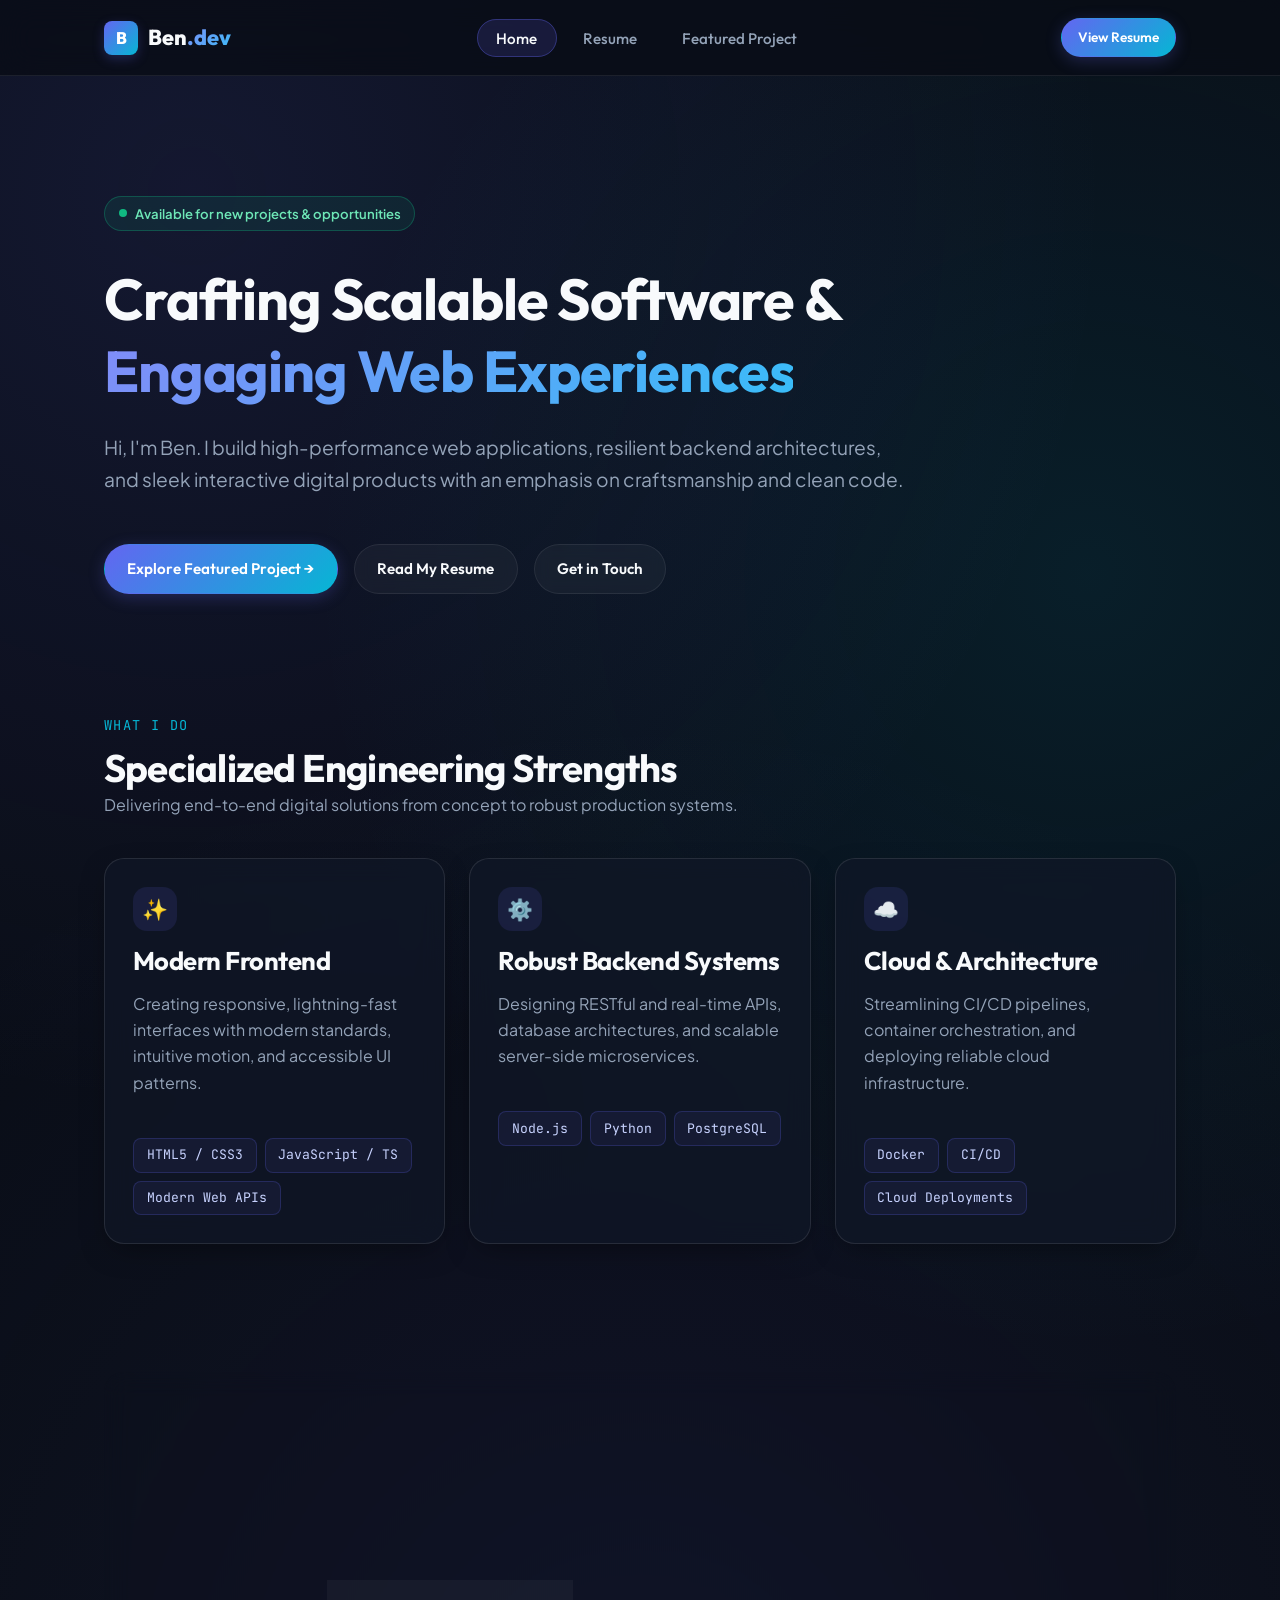
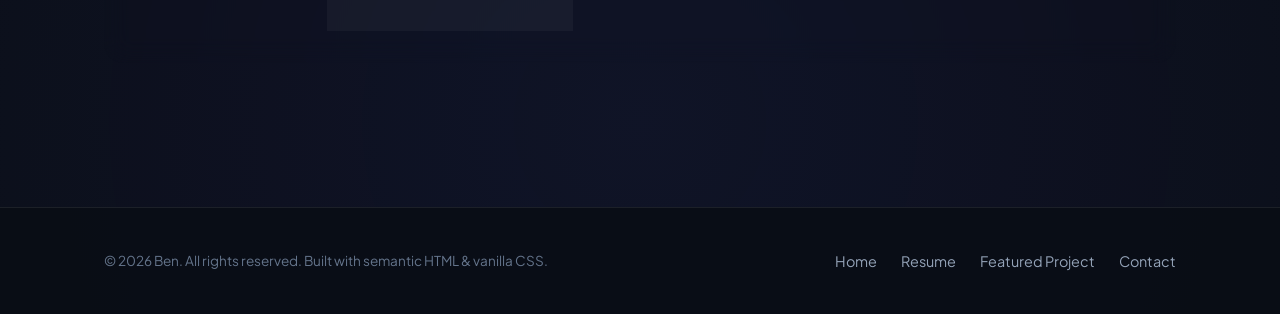
==== index.html @ 88eaba4d "Add personalized resume, hybrid layout, and HHS case study" ====
<!DOCTYPE html>
<html lang="en">
<head>
  <meta charset="UTF-8">
  <meta name="viewport" content="width=device-width, initial-scale=1.0">
  <meta name="description" content="Ben's Personal Portfolio - Software Engineer specializing in high-performance web applications, cloud architecture, and modern digital experiences.">
  <title>Ben | Software Engineer & Creative Developer</title>
  <link rel="stylesheet" href="styles.css">
</head>
<body>

  <!-- Navigation Header -->
  <header class="site-header" id="main-header">
    <div class="container">
      <a href="index.html" class="logo" id="brand-logo" aria-label="Ben Homepage">
        <span class="logo-badge">B</span>
        <span>Ben<span class="text-gradient">.dev</span></span>
      </a>

      <nav aria-label="Main Navigation">
        <ul class="nav-links">
          <li><a href="index.html" class="nav-link active" id="nav-home">Home</a></li>
          <li><a href="resume.html" class="nav-link" id="nav-resume">Resume</a></li>
          <li><a href="project.html" class="nav-link" id="nav-project">Featured Project</a></li>
        </ul>
      </nav>

      <div class="nav-actions">
        <a href="resume.html" class="btn btn-primary btn-sm" id="btn-header-resume">View Resume</a>
      </div>
    </div>
  </header>

  <!-- Main Content -->
  <main id="main-content">
    <div class="container">

      <!-- Hero Section -->
      <section class="hero-section" id="hero">
        <div class="hero-content">
          <div class="badge badge-status" id="availability-badge">
            <span class="pulse-dot"></span>
            <span>Available for new projects & opportunities</span>
          </div>

          <h1 class="hero-title">
            Crafting Scalable Software & <br>
            <span class="text-gradient">Engaging Web Experiences</span>
          </h1>

          <p class="hero-description">
            Hi, I'm Ben. I build high-performance web applications, resilient backend architectures,
            and sleek interactive digital products with an emphasis on craftsmanship and clean code.
          </p>

          <div class="hero-actions">
            <a href="project.html" class="btn btn-primary" id="btn-hero-projects">
              Explore Featured Project &rarr;
            </a>
            <a href="resume.html" class="btn btn-secondary" id="btn-hero-resume">
              Read My Resume
            </a>
            <a href="mailto:ben@example.com" class="btn btn-secondary" id="btn-hero-contact">
              Get in Touch
            </a>
          </div>
        </div>
      </section>

      <!-- Highlights / Focus Areas -->
      <section class="section" id="focus-areas">
        <div class="section-header">
          <div class="section-subtitle">What I Do</div>
          <h2>Specialized Engineering Strengths</h2>
          <p>Delivering end-to-end digital solutions from concept to robust production systems.</p>
        </div>

        <div class="highlights-grid">
          <div class="card highlight-card" id="card-frontend">
            <div class="highlight-icon">&#x2728;</div>
            <h3>Modern Frontend</h3>
            <p>Creating responsive, lightning-fast interfaces with modern standards, intuitive motion, and accessible UI patterns.</p>
            <div class="skill-chips-wrapper">
              <span class="skill-tag">HTML5 / CSS3</span>
              <span class="skill-tag">JavaScript / TS</span>
              <span class="skill-tag">Modern Web APIs</span>
            </div>
          </div>

          <div class="card highlight-card" id="card-backend">
            <div class="highlight-icon">&#x2699;&#xFE0F;</div>
            <h3>Robust Backend Systems</h3>
            <p>Designing RESTful and real-time APIs, database architectures, and scalable server-side microservices.</p>
            <div class="skill-chips-wrapper">
              <span class="skill-tag">Node.js</span>
              <span class="skill-tag">Python</span>
              <span class="skill-tag">PostgreSQL</span>
            </div>
          </div>

          <div class="card highlight-card" id="card-cloud">
            <div class="highlight-icon">&#x2601;&#xFE0F;</div>
            <h3>Cloud & Architecture</h3>
            <p>Streamlining CI/CD pipelines, container orchestration, and deploying reliable cloud infrastructure.</p>
            <div class="skill-chips-wrapper">
              <span class="skill-tag">Docker</span>
              <span class="skill-tag">CI/CD</span>
              <span class="skill-tag">Cloud Deployments</span>
            </div>
          </div>
        </div>
      </section>

      <!-- Featured Project Preview Banner -->
      <section class="section" id="featured-project-preview">
        <div class="card" style="border: 1px solid var(--border-hover); background: linear-gradient(135deg, rgba(17, 24, 39, 0.9), rgba(15, 22, 38, 0.9));">
          <div class="section-subtitle">Spotlight Showcase</div>
          <h2 style="margin: 0.5rem 0 1rem;">VibeStream &mdash; Real-Time Collaborative Workspace</h2>
          <p style="max-width: 720px;">
            An interactive high-throughput workspace engine engineered for instant collaboration, real-time synchronization, and sub-50ms latency.
          </p>
          <div style="margin-top: 1.75rem; display: flex; gap: 1rem; flex-wrap: wrap;">
            <a href="project.html" class="btn btn-primary" id="btn-banner-case-study">View Case Study &rarr;</a>
            <a href="resume.html" class="btn btn-secondary" id="btn-banner-resume">Check Technical Background</a>
          </div>
        </div>
      </section>

    </div>
  </main>

  <!-- Site Footer -->
  <footer class="site-footer" id="main-footer">
    <div class="container footer-content">
      <div class="footer-copyright">
        &copy; 2026 Ben. All rights reserved. Built with semantic HTML &amp; vanilla CSS.
      </div>
      <ul class="footer-links">
        <li><a href="index.html">Home</a></li>
        <li><a href="resume.html">Resume</a></li>
        <li><a href="project.html">Featured Project</a></li>
        <li><a href="mailto:ben@example.com">Contact</a></li>
      </ul>
    </div>
  </footer>

</body>
</html>
---- styles.css ----
/* ==========================================================================
   PERSONAL WEBSITE - MODERN DESIGN SYSTEM
   Styles for: index.html, resume.html, project.html
   ========================================================================== */

@import url('https://fonts.googleapis.com/css2?family=Outfit:wght@400;500;600;700;800&family=Plus+Jakarta+Sans:wght@300;400;500;600;700&family=JetBrains+Mono:wght@400;500&display=swap');

/* --- CSS Variables & Design Tokens --- */
:root {
  --font-heading: 'Outfit', -apple-system, BlinkMacSystemFont, 'Segoe UI', sans-serif;
  --font-body: 'Plus Jakarta Sans', -apple-system, BlinkMacSystemFont, 'Segoe UI', sans-serif;
  --font-mono: 'JetBrains Mono', monospace;

  /* Color Palette - Sleek Modern Dark Tech */
  --bg-primary: #090d16;
  --bg-secondary: #0f1626;
  --bg-card: rgba(17, 24, 39, 0.7);
  --bg-card-hover: rgba(28, 38, 60, 0.85);
  --bg-glass: rgba(9, 13, 22, 0.82);

  /* Accents */
  --accent-primary: #6366f1;
  /* Indigo */
  --accent-secondary: #06b6d4;
  /* Cyan */
  --accent-gradient: linear-gradient(135deg, #6366f1 0%, #06b6d4 100%);
  --accent-glow: rgba(99, 102, 241, 0.25);
  --accent-glow-subtle: rgba(6, 182, 212, 0.15);

  /* Typography Colors */
  --text-primary: #f8fafc;
  --text-secondary: #94a3b8;
  --text-muted: #64748b;
  --text-gradient: linear-gradient(135deg, #ffffff 30%, #94a3b8 100%);
  --text-accent-gradient: linear-gradient(135deg, #818cf8 0%, #38bdf8 100%);

  /* Borders & Dividers */
  --border-subtle: rgba(255, 255, 255, 0.08);
  --border-card: rgba(255, 255, 255, 0.1);
  --border-hover: rgba(99, 102, 241, 0.45);

  /* Status Colors */
  --status-active: #10b981;
  --status-active-glow: rgba(16, 185, 129, 0.35);

  /* Spacing & Layout */
  --container-max-width: 1120px;
  --header-height: 76px;
  --radius-sm: 8px;
  --radius-md: 14px;
  --radius-lg: 20px;
  --radius-pill: 9999px;

  /* Shadows */
  --shadow-sm: 0 2px 8px rgba(0, 0, 0, 0.25);
  --shadow-card: 0 10px 30px -10px rgba(0, 0, 0, 0.5);
  --shadow-card-hover: 0 20px 40px -15px rgba(99, 102, 241, 0.22);

  /* Transitions */
  --transition-fast: 0.2s cubic-bezier(0.4, 0, 0.2, 1);
  --transition-base: 0.3s cubic-bezier(0.4, 0, 0.2, 1);
  --transition-slow: 0.5s cubic-bezier(0.4, 0, 0.2, 1);
}

/* --- Global Reset & Base Styles --- */
*,
*::before,
*::after {
  margin: 0;
  padding: 0;
  box-sizing: border-box;
}

html {
  font-family: var(--font-body);
  font-size: 16px;
  line-height: 1.65;
  color: var(--text-primary);
  background-color: var(--bg-primary);
  scroll-behavior: smooth;
  -webkit-font-smoothing: antialiased;
  -moz-osx-font-smoothing: grayscale;
}

body {
  min-height: 100vh;
  display: flex;
  flex-direction: column;
  position: relative;
  overflow-x: hidden;
  background:
    radial-gradient(circle at 15% 10%, rgba(99, 102, 241, 0.12) 0%, transparent 45%),
    radial-gradient(circle at 85% 30%, rgba(6, 182, 212, 0.1) 0%, transparent 45%),
    radial-gradient(circle at 50% 90%, rgba(99, 102, 241, 0.08) 0%, transparent 55%),
    var(--bg-primary);
}

/* --- Typography --- */
h1,
h2,
h3,
h4,
h5,
h6 {
  font-family: var(--font-heading);
  font-weight: 700;
  color: var(--text-primary);
  line-height: 1.25;
  letter-spacing: -0.02em;
}

h1 {
  font-size: clamp(2.4rem, 4.5vw, 3.6rem);
}

h2 {
  font-size: clamp(1.8rem, 3vw, 2.4rem);
}

h3 {
  font-size: clamp(1.3rem, 2vw, 1.6rem);
}

h4 {
  font-size: 1.15rem;
}

p {
  color: var(--text-secondary);
  margin-bottom: 1rem;
}

p:last-child {
  margin-bottom: 0;
}

a {
  color: inherit;
  text-decoration: none;
  transition: color var(--transition-fast);
}

/* --- Container & Utilities --- */
.container {
  width: 100%;
  max-width: var(--container-max-width);
  margin: 0 auto;
  padding: 0 1.5rem;
}

.text-gradient {
  background: var(--text-accent-gradient);
  -webkit-background-clip: text;
  -webkit-text-fill-color: transparent;
  display: inline-block;
}

.text-muted {
  color: var(--text-muted);
}

.text-center {
  text-align: center;
}

/* --- Header & Navigation --- */
.site-header {
  position: sticky;
  top: 0;
  z-index: 100;
  height: var(--header-height);
  background: var(--bg-glass);
  backdrop-filter: blur(16px);
  -webkit-backdrop-filter: blur(16px);
  border-bottom: 1px solid var(--border-subtle);
  transition: border-color var(--transition-fast);
}

.site-header .container {
  height: 100%;
  display: flex;
  align-items: center;
  justify-content: space-between;
}

.logo {
  display: flex;
  align-items: center;
  gap: 0.65rem;
  font-family: var(--font-heading);
  font-size: 1.35rem;
  font-weight: 800;
  color: var(--text-primary);
}

.logo-badge {
  display: inline-flex;
  align-items: center;
  justify-content: center;
  width: 34px;
  height: 34px;
  border-radius: var(--radius-sm);
  background: var(--accent-gradient);
  color: #fff;
  font-weight: 800;
  font-size: 1.05rem;
  box-shadow: 0 4px 12px var(--accent-glow);
}

.nav-links {
  display: flex;
  align-items: center;
  list-style: none;
  gap: 0.5rem;
}

.nav-link {
  padding: 0.55rem 1.15rem;
  font-family: var(--font-heading);
  font-size: 0.95rem;
  font-weight: 500;
  color: var(--text-secondary);
  border-radius: var(--radius-pill);
  transition: all var(--transition-fast);
  position: relative;
}

.nav-link:hover {
  color: var(--text-primary);
  background: rgba(255, 255, 255, 0.05);
}

.nav-link.active {
  color: var(--text-primary);
  background: rgba(99, 102, 241, 0.16);
  border: 1px solid rgba(99, 102, 241, 0.35);
}

.nav-actions {
  display: flex;
  align-items: center;
  gap: 0.75rem;
}

/* --- Buttons --- */
.btn {
  display: inline-flex;
  align-items: center;
  justify-content: center;
  gap: 0.55rem;
  padding: 0.7rem 1.4rem;
  font-family: var(--font-heading);
  font-size: 0.95rem;
  font-weight: 600;
  border-radius: var(--radius-pill);
  cursor: pointer;
  transition: all var(--transition-base);
  border: 1px solid transparent;
  white-space: nowrap;
}

.btn-primary {
  background: var(--accent-gradient);
  color: #ffffff;
  box-shadow: 0 4px 16px var(--accent-glow);
}

.btn-primary:hover {
  transform: translateY(-2px);
  box-shadow: 0 8px 24px rgba(99, 102, 241, 0.45);
}

.btn-secondary {
  background: rgba(255, 255, 255, 0.04);
  color: var(--text-primary);
  border: 1px solid var(--border-subtle);
  backdrop-filter: blur(8px);
}

.btn-secondary:hover {
  background: rgba(255, 255, 255, 0.09);
  border-color: rgba(255, 255, 255, 0.2);
  transform: translateY(-2px);
}

.btn-sm {
  padding: 0.45rem 1rem;
  font-size: 0.85rem;
}

/* --- Badges & Chips --- */
.badge {
  display: inline-flex;
  align-items: center;
  gap: 0.5rem;
  padding: 0.35rem 0.85rem;
  border-radius: var(--radius-pill);
  font-size: 0.82rem;
  font-weight: 600;
  border: 1px solid var(--border-subtle);
  background: rgba(255, 255, 255, 0.03);
  color: var(--text-secondary);
}

.badge-status {
  background: rgba(16, 185, 129, 0.1);
  border-color: rgba(16, 185, 129, 0.3);
  color: #6ee7b7;
}

.pulse-dot {
  width: 8px;
  height: 8px;
  border-radius: 50%;
  background-color: var(--status-active);
  box-shadow: 0 0 0 0 var(--status-active-glow);
  animation: pulse-ring 2s infinite cubic-bezier(0.45, 0, 0.2, 1);
}

@keyframes pulse-ring {
  0% {
    box-shadow: 0 0 0 0 rgba(16, 185, 129, 0.7);
  }

  70% {
    box-shadow: 0 0 0 8px rgba(16, 185, 129, 0);
  }

  100% {
    box-shadow: 0 0 0 0 rgba(16, 185, 129, 0);
  }
}

.skill-tag {
  display: inline-block;
  padding: 0.35rem 0.8rem;
  font-size: 0.82rem;
  font-family: var(--font-mono);
  border-radius: var(--radius-sm);
  background: rgba(99, 102, 241, 0.08);
  border: 1px solid rgba(99, 102, 241, 0.22);
  color: #c7d2fe;
  transition: all var(--transition-fast);
}

.skill-tag:hover {
  background: rgba(99, 102, 241, 0.18);
  border-color: rgba(99, 102, 241, 0.45);
  transform: translateY(-1px);
}

/* --- Cards & Grid --- */
.card {
  background: var(--bg-card);
  backdrop-filter: blur(12px);
  -webkit-backdrop-filter: blur(12px);
  border: 1px solid var(--border-card);
  border-radius: var(--radius-lg);
  padding: 2rem;
  box-shadow: var(--shadow-card);
  transition: all var(--transition-base);
  position: relative;
  overflow: hidden;
}

.card:hover {
  background: var(--bg-card-hover);
  border-color: var(--border-hover);
  box-shadow: var(--shadow-card-hover);
  transform: translateY(-4px);
}

.card-grid {
  display: grid;
  grid-template-columns: repeat(auto-fit, minmax(320px, 1fr));
  gap: 1.75rem;
  margin-top: 2rem;
}

/* --- Main Layout --- */
main {
  flex: 1;
  padding: 3rem 0 5rem;
}

/* --- Section Styling --- */
.section {
  padding: 4rem 0;
}

.section-header {
  margin-bottom: 2.5rem;
}

.section-subtitle {
  font-family: var(--font-mono);
  font-size: 0.85rem;
  color: var(--accent-secondary);
  text-transform: uppercase;
  letter-spacing: 0.1em;
  margin-bottom: 0.5rem;
}

/* --- Hero Section (index.html) --- */
.hero-section {
  padding: 4.5rem 0 3.5rem;
}

.hero-content {
  display: flex;
  flex-direction: column;
  align-items: flex-start;
  gap: 1.5rem;
  max-width: 800px;
}

.hero-title {
  margin-top: 0.5rem;
}

.hero-description {
  font-size: 1.2rem;
  line-height: 1.7;
  color: var(--text-secondary);
}

.hero-actions {
  display: flex;
  flex-wrap: wrap;
  gap: 1rem;
  margin-top: 0.5rem;
}

/* --- Highlights Grid --- */
.highlights-grid {
  display: grid;
  grid-template-columns: repeat(3, 1fr);
  gap: 1.5rem;
  margin-top: 2.5rem;
}

.highlight-card {
  padding: 1.75rem;
  display: flex;
  flex-direction: column;
  gap: 0.85rem;
}

.highlight-icon {
  width: 44px;
  height: 44px;
  border-radius: var(--radius-md);
  background: rgba(99, 102, 241, 0.12);
  display: flex;
  align-items: center;
  justify-content: center;
  color: var(--accent-primary);
  font-size: 1.3rem;
}

/* --- Resume Page (resume.html) --- */
.resume-header-card {
  margin-bottom: 2.5rem;
  padding: 2.5rem;
  display: flex;
  justify-content: space-between;
  align-items: center;
  flex-wrap: wrap;
  gap: 1.5rem;
}

.resume-contact-links {
  display: flex;
  flex-wrap: wrap;
  gap: 1.25rem;
  margin-top: 1rem;
  font-size: 0.95rem;
}

.resume-contact-item {
  display: inline-flex;
  align-items: center;
  gap: 0.5rem;
  color: var(--text-secondary);
}

.resume-contact-item a:hover {
  color: var(--accent-secondary);
}

.timeline {
  position: relative;
  padding-left: 2rem;
  margin-top: 1.5rem;
}

.timeline::before {
  content: '';
  position: absolute;
  left: 6px;
  top: 8px;
  bottom: 8px;
  width: 2px;
  background: var(--border-subtle);
}

.timeline-item {
  position: relative;
  margin-bottom: 2.5rem;
}

.timeline-item:last-child {
  margin-bottom: 0;
}

.timeline-dot {
  position: absolute;
  left: -2rem;
  top: 6px;
  width: 14px;
  height: 14px;
  border-radius: 50%;
  background: var(--accent-primary);
  border: 3px solid var(--bg-primary);
  box-shadow: 0 0 10px var(--accent-glow);
}

.timeline-header {
  display: flex;
  justify-content: space-between;
  align-items: baseline;
  flex-wrap: wrap;
  gap: 0.5rem;
  margin-bottom: 0.4rem;
}

.timeline-company {
  color: var(--accent-secondary);
  font-weight: 600;
}

.timeline-date {
  font-family: var(--font-mono);
  font-size: 0.85rem;
  color: var(--text-muted);
}

.timeline-bullets {
  list-style: none;
  margin-top: 0.75rem;
  display: flex;
  flex-direction: column;
  gap: 0.5rem;
}

.timeline-bullets li {
  position: relative;
  padding-left: 1.25rem;
  color: var(--text-secondary);
  font-size: 0.95rem;
}

.timeline-bullets li::before {
  content: '▹';
  position: absolute;
  left: 0;
  color: var(--accent-primary);
}

.skills-category-grid {
  display: grid;
  grid-template-columns: repeat(auto-fit, minmax(280px, 1fr));
  gap: 1.5rem;
  margin-top: 1.5rem;
}

.skill-chips-wrapper {
  display: flex;
  flex-wrap: wrap;
  gap: 0.5rem;
  margin-top: 0.75rem;
}

/* --- Project Detail Page (project.html) --- */
.project-hero {
  margin-bottom: 3rem;
}

.project-meta-strip {
  display: grid;
  grid-template-columns: repeat(auto-fit, minmax(180px, 1fr));
  gap: 1.5rem;
  padding: 1.5rem 2rem;
  background: var(--bg-card);
  border: 1px solid var(--border-card);
  border-radius: var(--radius-lg);
  margin: 2.5rem 0;
}

.project-meta-item .meta-label {
  font-family: var(--font-mono);
  font-size: 0.8rem;
  text-transform: uppercase;
  color: var(--text-muted);
  margin-bottom: 0.25rem;
}

.project-meta-item .meta-value {
  font-weight: 600;
  color: var(--text-primary);
}

.project-layout-grid {
  display: grid;
  grid-template-columns: 2fr 1fr;
  gap: 2.5rem;
  align-items: start;
}

.project-showcase-visual {
  width: 100%;
  border-radius: var(--radius-lg);
  border: 1px solid var(--border-card);
  background: linear-gradient(135deg, rgba(99, 102, 241, 0.1), rgba(6, 182, 212, 0.05));
  padding: 2.5rem;
  position: relative;
  overflow: hidden;
  margin-bottom: 2.5rem;
}

.metrics-grid {
  display: grid;
  grid-template-columns: repeat(3, 1fr);
  gap: 1.5rem;
  margin: 2rem 0;
}

.metric-card {
  background: rgba(255, 255, 255, 0.02);
  border: 1px solid var(--border-subtle);
  border-radius: var(--radius-md);
  padding: 1.25rem;
  text-align: center;
}

.metric-number {
  font-family: var(--font-heading);
  font-size: 2.2rem;
  font-weight: 800;
  background: var(--text-accent-gradient);
  -webkit-background-clip: text;
  -webkit-text-fill-color: transparent;
  line-height: 1.1;
}

.metric-label {
  font-size: 0.85rem;
  color: var(--text-secondary);
  margin-top: 0.35rem;
}

/* --- Footer --- */
.site-footer {
  margin-top: auto;
  border-top: 1px solid var(--border-subtle);
  background: rgba(9, 13, 22, 0.95);
  padding: 2.5rem 0;
}

.footer-content {
  display: flex;
  justify-content: space-between;
  align-items: center;
  flex-wrap: wrap;
  gap: 1.5rem;
}

.footer-links {
  display: flex;
  gap: 1.5rem;
  list-style: none;
}

.footer-links a {
  color: var(--text-secondary);
  font-size: 0.9rem;
}

.footer-links a:hover {
  color: var(--text-primary);
}

.footer-copyright {
  font-size: 0.85rem;
  color: var(--text-muted);
}

/* --- Responsive Media Queries --- */
@media (max-width: 900px) {
  .highlights-grid {
    grid-template-columns: 1fr;
  }

  .project-layout-grid {
    grid-template-columns: 1fr;
  }
}

@media (max-width: 768px) {
  :root {
    --header-height: 68px;
  }

  .site-header .container {
    flex-wrap: wrap;
    justify-content: space-between;
  }

  .nav-links {
    gap: 0.25rem;
  }

  .nav-link {
    padding: 0.4rem 0.75rem;
    font-size: 0.85rem;
  }

  .resume-header-card {
    flex-direction: column;
    align-items: flex-start;
  }

  .metrics-grid {
    grid-template-columns: 1fr;
  }

  .footer-content {
    flex-direction: column;
    text-align: center;
    gap: 1rem;
  }
}

/* --- Print Styles (for resume.html printing & PDF export) --- */
@media print {
  body {
    background: #ffffff !important;
    color: #000000 !important;
  }

  .site-header,
  .site-footer,
  .btn,
  .nav-actions,
  .no-print {
    display: none !important;
  }

  main {
    padding: 0 !important;
  }

  .card,
  .resume-header-card {
    background: transparent !important;
    border: none !important;
    box-shadow: none !important;
    padding: 0 !important;
  }

  h1,
  h2,
  h3,
  h4 {
    color: #000000 !important;
  }

  p,
  li,
  .timeline-company,
  .timeline-date,
  .resume-contact-item {
    color: #333333 !important;
  }

  .text-gradient {
    -webkit-text-fill-color: #000000 !important;
  }

  .timeline::before {
    background: #cccccc !important;
  }

  .timeline-dot {
    background: #444444 !important;
    border-color: #ffffff !important;
    box-shadow: none !important;
  }

  .skill-tag {
    background: #f0f0f0 !important;
    color: #111111 !important;
    border: 1px solid #dddddd !important;
  }
}
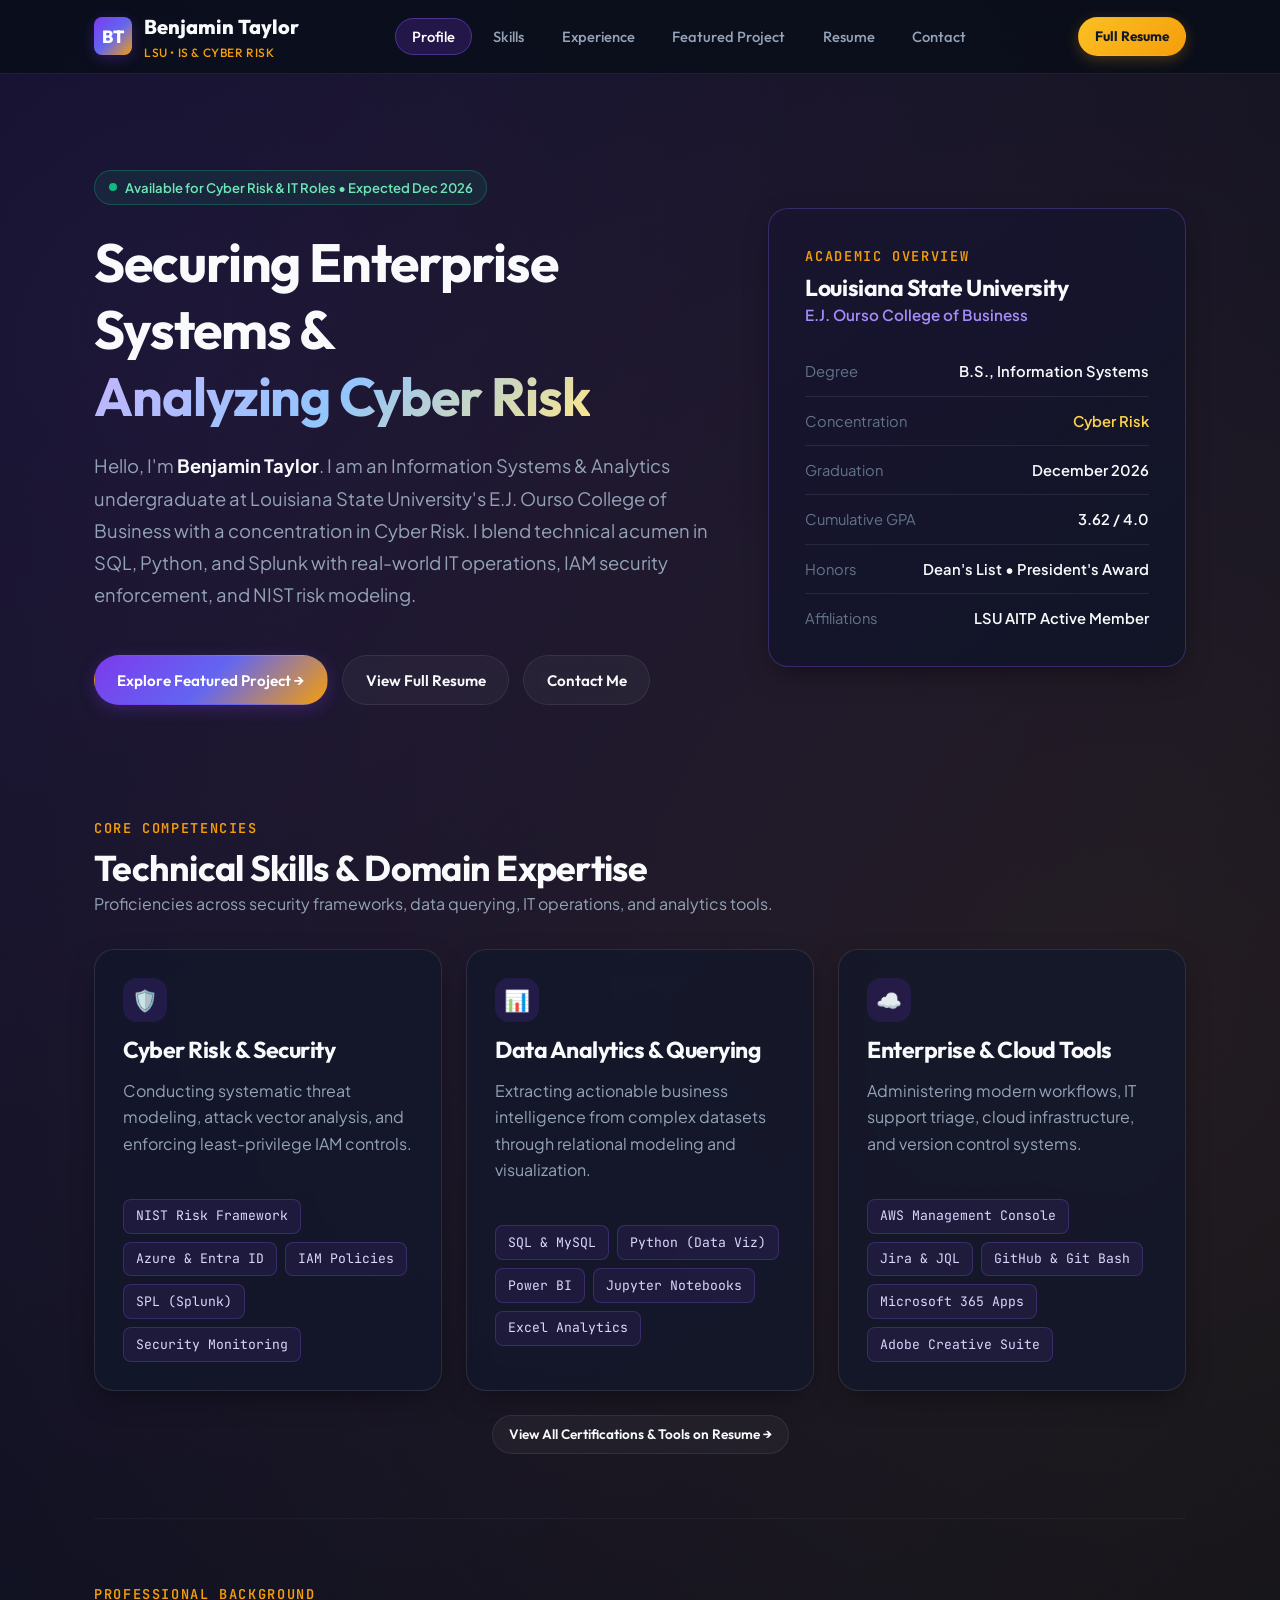
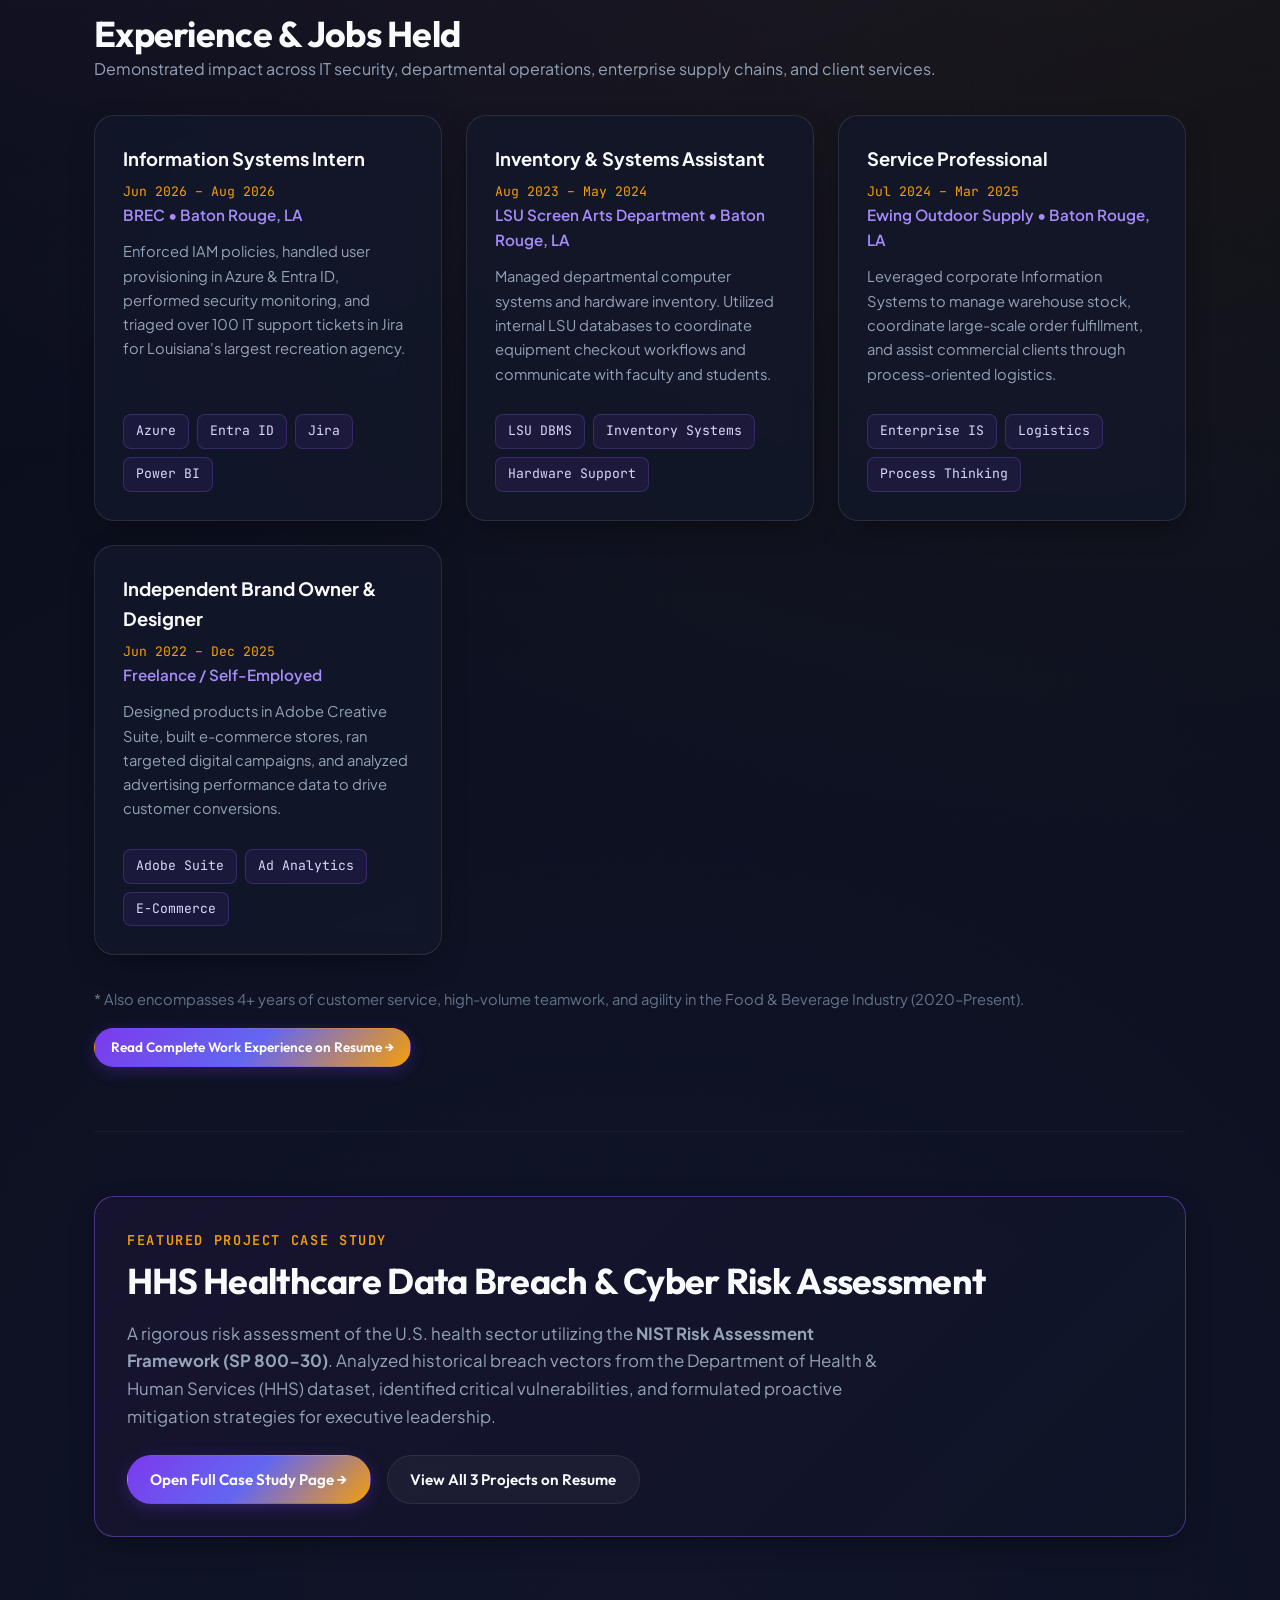
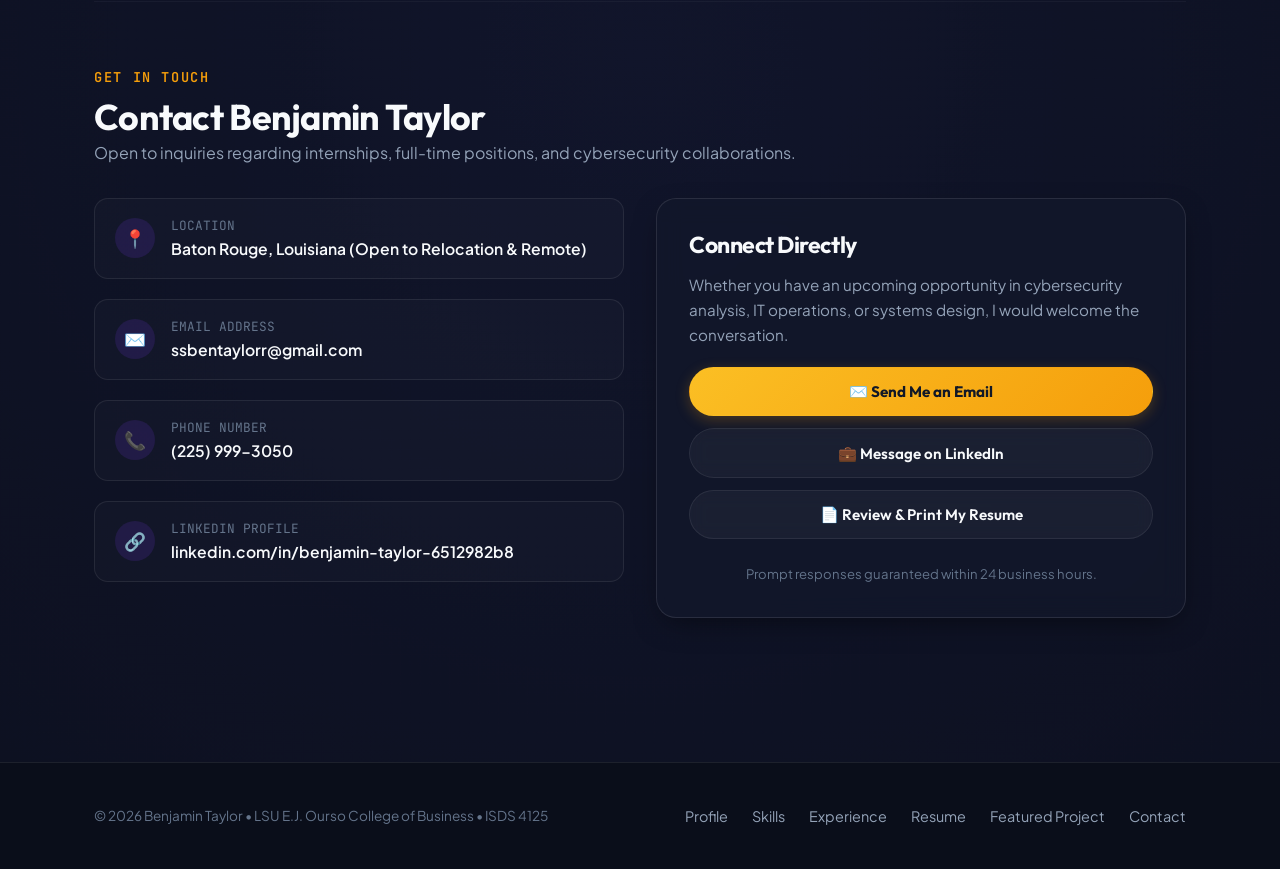
==== commit 74aafd9d: "Playstation colorways added." ====
--- a/index.html
+++ b/index.html
@@ -3,8 +3,8 @@
 <head>
   <meta charset="UTF-8">
   <meta name="viewport" content="width=device-width, initial-scale=1.0">
-  <meta name="description" content="Ben's Personal Portfolio - Software Engineer specializing in high-performance web applications, cloud architecture, and modern digital experiences.">
-  <title>Ben | Software Engineer & Creative Developer</title>
+  <meta name="description" content="Benjamin Taylor - Information Systems & Analytics student with a Cyber Risk Concentration at Louisiana State University. Experienced in IT security, IAM, Splunk, SQL, and NIST risk assessments.">
+  <title>Benjamin Taylor | IS &amp; Cyber Risk Portfolio</title>
   <link rel="stylesheet" href="styles.css">
 </head>
 <body>
@@ -12,21 +12,27 @@
   <!-- Navigation Header -->
   <header class="site-header" id="main-header">
     <div class="container">
-      <a href="index.html" class="logo" id="brand-logo" aria-label="Ben Homepage">
-        <span class="logo-badge">B</span>
-        <span>Ben<span class="text-gradient">.dev</span></span>
+      <a href="index.html" class="logo" id="brand-logo" aria-label="Benjamin Taylor Portfolio">
+        <span class="logo-badge">BT</span>
+        <div>
+          <span>Benjamin Taylor</span>
+          <span class="logo-sub">LSU &bull; IS &amp; Cyber Risk</span>
+        </div>
       </a>
 
       <nav aria-label="Main Navigation">
         <ul class="nav-links">
-          <li><a href="index.html" class="nav-link active" id="nav-home">Home</a></li>
+          <li><a href="#profile" class="nav-link active" id="nav-profile">Profile</a></li>
+          <li><a href="#skills" class="nav-link" id="nav-skills">Skills</a></li>
+          <li><a href="#experience" class="nav-link" id="nav-experience">Experience</a></li>
+          <li><a href="project.html" class="nav-link" id="nav-project">Featured Project</a></li>
           <li><a href="resume.html" class="nav-link" id="nav-resume">Resume</a></li>
-          <li><a href="project.html" class="nav-link" id="nav-project">Featured Project</a></li>
+          <li><a href="#contact" class="nav-link" id="nav-contact">Contact</a></li>
         </ul>
       </nav>
 
       <div class="nav-actions">
-        <a href="resume.html" class="btn btn-primary btn-sm" id="btn-header-resume">View Resume</a>
+        <a href="resume.html" class="btn btn-gold btn-sm" id="btn-header-resume">Full Resume</a>
       </div>
     </div>
   </header>
@@ -35,93 +41,319 @@
   <main id="main-content">
     <div class="container">
 
-      <!-- Hero Section -->
-      <section class="hero-section" id="hero">
-        <div class="hero-content">
-          <div class="badge badge-status" id="availability-badge">
-            <span class="pulse-dot"></span>
-            <span>Available for new projects & opportunities</span>
-          </div>
-
-          <h1 class="hero-title">
-            Crafting Scalable Software & <br>
-            <span class="text-gradient">Engaging Web Experiences</span>
-          </h1>
-
-          <p class="hero-description">
-            Hi, I'm Ben. I build high-performance web applications, resilient backend architectures,
-            and sleek interactive digital products with an emphasis on craftsmanship and clean code.
+      <!-- Profile / Hero Section (Single-Page Component 1) -->
+      <section class="hero-section" id="profile">
+        <div class="hero-layout">
+          <div class="hero-content">
+            <div class="badge badge-status" id="availability-badge">
+              <span class="pulse-dot"></span>
+              <span>Available for Cyber Risk &amp; IT Roles &bull; Expected Dec 2026</span>
+            </div>
+
+            <h1 class="hero-title">
+              Securing Enterprise Systems &amp; <br>
+              <span class="text-gradient">Analyzing Cyber Risk</span>
+            </h1>
+
+            <p class="hero-description">
+              Hello, I'm <strong style="color: var(--text-primary);">Benjamin Taylor</strong>. I am an Information Systems &amp; Analytics undergraduate 
+              at Louisiana State University's E.J. Ourso College of Business with a concentration in Cyber Risk. 
+              I blend technical acumen in SQL, Python, and Splunk with real-world IT operations, IAM security enforcement, and NIST risk modeling.
+            </p>
+
+            <div class="hero-actions">
+              <a href="project.html" class="btn btn-primary" id="btn-hero-project">
+                Explore Featured Project &rarr;
+              </a>
+              <a href="resume.html" class="btn btn-secondary" id="btn-hero-resume">
+                View Full Resume
+              </a>
+              <a href="#contact" class="btn btn-secondary" id="btn-hero-contact">
+                Contact Me
+              </a>
+            </div>
+          </div>
+
+          <!-- Profile Academic Card -->
+          <div class="card hero-profile-card" id="profile-summary-card">
+            <div class="section-subtitle">Academic Overview</div>
+            <h3 style="margin-top: 0.25rem;">Louisiana State University</h3>
+            <p style="color: var(--accent-purple-light); font-weight: 600; font-size: 0.95rem; margin-bottom: 1.25rem;">
+              E.J. Ourso College of Business
+            </p>
+
+            <div class="profile-stat-item">
+              <span class="profile-stat-label">Degree</span>
+              <span class="profile-stat-val">B.S., Information Systems</span>
+            </div>
+            <div class="profile-stat-item">
+              <span class="profile-stat-label">Concentration</span>
+              <span class="profile-stat-val" style="color: var(--accent-gold-light);">Cyber Risk</span>
+            </div>
+            <div class="profile-stat-item">
+              <span class="profile-stat-label">Graduation</span>
+              <span class="profile-stat-val">December 2026</span>
+            </div>
+            <div class="profile-stat-item">
+              <span class="profile-stat-label">Cumulative GPA</span>
+              <span class="profile-stat-val">3.62 / 4.0</span>
+            </div>
+            <div class="profile-stat-item">
+              <span class="profile-stat-label">Honors</span>
+              <span class="profile-stat-val">Dean's List &bull; President's Award</span>
+            </div>
+            <div class="profile-stat-item">
+              <span class="profile-stat-label">Affiliations</span>
+              <span class="profile-stat-val">LSU AITP Active Member</span>
+            </div>
+          </div>
+        </div>
+      </section>
+
+      <!-- Skills / Competencies Section (Single-Page Component 2) -->
+      <section class="section" id="skills">
+        <div class="section-header">
+          <div class="section-subtitle">Core Competencies</div>
+          <h2>Technical Skills &amp; Domain Expertise</h2>
+          <p>Proficiencies across security frameworks, data querying, IT operations, and analytics tools.</p>
+        </div>
+
+        <div class="highlights-grid">
+          <!-- Cybersecurity & Risk -->
+          <div class="card highlight-card" id="card-cyber-risk">
+            <div class="highlight-icon">&#x1F6E1;&#xFE0F;</div>
+            <h3>Cyber Risk &amp; Security</h3>
+            <p>Conducting systematic threat modeling, attack vector analysis, and enforcing least-privilege IAM controls.</p>
+            <div class="skill-chips-wrapper">
+              <span class="skill-tag">NIST Risk Framework</span>
+              <span class="skill-tag">Azure &amp; Entra ID</span>
+              <span class="skill-tag">IAM Policies</span>
+              <span class="skill-tag">SPL (Splunk)</span>
+              <span class="skill-tag">Security Monitoring</span>
+            </div>
+          </div>
+
+          <!-- Data Querying & Analytics -->
+          <div class="card highlight-card" id="card-data-analytics">
+            <div class="highlight-icon">&#x1F4CA;</div>
+            <h3>Data Analytics &amp; Querying</h3>
+            <p>Extracting actionable business intelligence from complex datasets through relational modeling and visualization.</p>
+            <div class="skill-chips-wrapper">
+              <span class="skill-tag">SQL &amp; MySQL</span>
+              <span class="skill-tag">Python (Data Viz)</span>
+              <span class="skill-tag">Power BI</span>
+              <span class="skill-tag">Jupyter Notebooks</span>
+              <span class="skill-tag">Excel Analytics</span>
+            </div>
+          </div>
+
+          <!-- Enterprise Systems & Cloud -->
+          <div class="card highlight-card" id="card-enterprise-cloud">
+            <div class="highlight-icon">&#x2601;&#xFE0F;</div>
+            <h3>Enterprise &amp; Cloud Tools</h3>
+            <p>Administering modern workflows, IT support triage, cloud infrastructure, and version control systems.</p>
+            <div class="skill-chips-wrapper">
+              <span class="skill-tag">AWS Management Console</span>
+              <span class="skill-tag">Jira &amp; JQL</span>
+              <span class="skill-tag">GitHub &amp; Git Bash</span>
+              <span class="skill-tag">Microsoft 365 Apps</span>
+              <span class="skill-tag">Adobe Creative Suite</span>
+            </div>
+          </div>
+        </div>
+
+        <div style="margin-top: 1.5rem; text-align: center;">
+          <a href="resume.html#skills" class="btn btn-secondary btn-sm">
+            View All Certifications &amp; Tools on Resume &rarr;
+          </a>
+        </div>
+      </section>
+
+      <!-- Experience / Jobs Held Section (Single-Page Component 3) -->
+      <section class="section" id="experience">
+        <div class="section-header">
+          <div class="section-subtitle">Professional Background</div>
+          <h2>Experience &amp; Jobs Held</h2>
+          <p>Demonstrated impact across IT security, departmental operations, enterprise supply chains, and client services.</p>
+        </div>
+
+        <div class="experience-preview-grid">
+          <!-- BREC -->
+          <div class="card job-preview-card" id="job-brec">
+            <div>
+              <div class="job-preview-header">
+                <span class="job-role">Information Systems Intern</span>
+                <span class="job-dates">Jun 2026 &ndash; Aug 2026</span>
+              </div>
+              <div class="job-company">BREC &bull; Baton Rouge, LA</div>
+              <p style="margin-top: 0.75rem; font-size: 0.92rem;">
+                Enforced IAM policies, handled user provisioning in Azure &amp; Entra ID, performed security monitoring, and triaged over 100 IT support tickets in Jira for Louisiana's largest recreation agency.
+              </p>
+            </div>
+            <div class="skill-chips-wrapper">
+              <span class="skill-tag">Azure</span>
+              <span class="skill-tag">Entra ID</span>
+              <span class="skill-tag">Jira</span>
+              <span class="skill-tag">Power BI</span>
+            </div>
+          </div>
+
+          <!-- LSU Screen Arts -->
+          <div class="card job-preview-card" id="job-lsu">
+            <div>
+              <div class="job-preview-header">
+                <span class="job-role">Inventory &amp; Systems Assistant</span>
+                <span class="job-dates">Aug 2023 &ndash; May 2024</span>
+              </div>
+              <div class="job-company">LSU Screen Arts Department &bull; Baton Rouge, LA</div>
+              <p style="margin-top: 0.75rem; font-size: 0.92rem;">
+                Managed departmental computer systems and hardware inventory. Utilized internal LSU databases to coordinate equipment checkout workflows and communicate with faculty and students.
+              </p>
+            </div>
+            <div class="skill-chips-wrapper">
+              <span class="skill-tag">LSU DBMS</span>
+              <span class="skill-tag">Inventory Systems</span>
+              <span class="skill-tag">Hardware Support</span>
+            </div>
+          </div>
+
+          <!-- Ewing Outdoor Supply -->
+          <div class="card job-preview-card" id="job-ewing">
+            <div>
+              <div class="job-preview-header">
+                <span class="job-role">Service Professional</span>
+                <span class="job-dates">Jul 2024 &ndash; Mar 2025</span>
+              </div>
+              <div class="job-company">Ewing Outdoor Supply &bull; Baton Rouge, LA</div>
+              <p style="margin-top: 0.75rem; font-size: 0.92rem;">
+                Leveraged corporate Information Systems to manage warehouse stock, coordinate large-scale order fulfillment, and assist commercial clients through process-oriented logistics.
+              </p>
+            </div>
+            <div class="skill-chips-wrapper">
+              <span class="skill-tag">Enterprise IS</span>
+              <span class="skill-tag">Logistics</span>
+              <span class="skill-tag">Process Thinking</span>
+            </div>
+          </div>
+
+          <!-- Freelance / Entrepreneurship -->
+          <div class="card job-preview-card" id="job-freelance">
+            <div>
+              <div class="job-preview-header">
+                <span class="job-role">Independent Brand Owner &amp; Designer</span>
+                <span class="job-dates">Jun 2022 &ndash; Dec 2025</span>
+              </div>
+              <div class="job-company">Freelance / Self-Employed</div>
+              <p style="margin-top: 0.75rem; font-size: 0.92rem;">
+                Designed products in Adobe Creative Suite, built e-commerce stores, ran targeted digital campaigns, and analyzed advertising performance data to drive customer conversions.
+              </p>
+            </div>
+            <div class="skill-chips-wrapper">
+              <span class="skill-tag">Adobe Suite</span>
+              <span class="skill-tag">Ad Analytics</span>
+              <span class="skill-tag">E-Commerce</span>
+            </div>
+          </div>
+        </div>
+
+        <div style="margin-top: 2rem; display: flex; justify-content: space-between; align-items: center; flex-wrap: wrap; gap: 1rem;">
+          <p style="font-size: 0.92rem; color: var(--text-muted); margin: 0;">
+            * Also encompasses 4+ years of customer service, high-volume teamwork, and agility in the Food &amp; Beverage Industry (2020&ndash;Present).
           </p>
-
-          <div class="hero-actions">
-            <a href="project.html" class="btn btn-primary" id="btn-hero-projects">
-              Explore Featured Project &rarr;
-            </a>
-            <a href="resume.html" class="btn btn-secondary" id="btn-hero-resume">
-              Read My Resume
-            </a>
-            <a href="mailto:ben@example.com" class="btn btn-secondary" id="btn-hero-contact">
-              Get in Touch
-            </a>
-          </div>
-        </div>
-      </section>
-
-      <!-- Highlights / Focus Areas -->
-      <section class="section" id="focus-areas">
+          <a href="resume.html" class="btn btn-primary btn-sm" id="btn-exp-to-resume">
+            Read Complete Work Experience on Resume &rarr;
+          </a>
+        </div>
+      </section>
+
+      <!-- Featured Project Spotlight Preview Banner -->
+      <section class="section" id="featured-project-preview">
+        <div class="card" style="border: 1px solid var(--border-hover); background: linear-gradient(135deg, rgba(24, 20, 48, 0.9), rgba(15, 21, 39, 0.95));">
+          <div class="section-subtitle">Featured Project Case Study</div>
+          <h2 style="margin: 0.5rem 0 1rem;">HHS Healthcare Data Breach &amp; Cyber Risk Assessment</h2>
+          <p style="max-width: 780px; font-size: 1.05rem;">
+            A rigorous risk assessment of the U.S. health sector utilizing the <strong>NIST Risk Assessment Framework (SP 800-30)</strong>. 
+            Analyzed historical breach vectors from the Department of Health &amp; Human Services (HHS) dataset, identified critical vulnerabilities, 
+            and formulated proactive mitigation strategies for executive leadership.
+          </p>
+          <div style="margin-top: 1.5rem; display: flex; gap: 1rem; flex-wrap: wrap;">
+            <a href="project.html" class="btn btn-primary" id="btn-banner-project">
+              Open Full Case Study Page &rarr;
+            </a>
+            <a href="resume.html#projects" class="btn btn-secondary" id="btn-banner-other-projects">
+              View All 3 Projects on Resume
+            </a>
+          </div>
+        </div>
+      </section>
+
+      <!-- Contact Section (Single-Page Component 4) -->
+      <section class="section" id="contact">
         <div class="section-header">
-          <div class="section-subtitle">What I Do</div>
-          <h2>Specialized Engineering Strengths</h2>
-          <p>Delivering end-to-end digital solutions from concept to robust production systems.</p>
-        </div>
-
-        <div class="highlights-grid">
-          <div class="card highlight-card" id="card-frontend">
-            <div class="highlight-icon">&#x2728;</div>
-            <h3>Modern Frontend</h3>
-            <p>Creating responsive, lightning-fast interfaces with modern standards, intuitive motion, and accessible UI patterns.</p>
-            <div class="skill-chips-wrapper">
-              <span class="skill-tag">HTML5 / CSS3</span>
-              <span class="skill-tag">JavaScript / TS</span>
-              <span class="skill-tag">Modern Web APIs</span>
-            </div>
-          </div>
-
-          <div class="card highlight-card" id="card-backend">
-            <div class="highlight-icon">&#x2699;&#xFE0F;</div>
-            <h3>Robust Backend Systems</h3>
-            <p>Designing RESTful and real-time APIs, database architectures, and scalable server-side microservices.</p>
-            <div class="skill-chips-wrapper">
-              <span class="skill-tag">Node.js</span>
-              <span class="skill-tag">Python</span>
-              <span class="skill-tag">PostgreSQL</span>
-            </div>
-          </div>
-
-          <div class="card highlight-card" id="card-cloud">
-            <div class="highlight-icon">&#x2601;&#xFE0F;</div>
-            <h3>Cloud & Architecture</h3>
-            <p>Streamlining CI/CD pipelines, container orchestration, and deploying reliable cloud infrastructure.</p>
-            <div class="skill-chips-wrapper">
-              <span class="skill-tag">Docker</span>
-              <span class="skill-tag">CI/CD</span>
-              <span class="skill-tag">Cloud Deployments</span>
-            </div>
-          </div>
-        </div>
-      </section>
-
-      <!-- Featured Project Preview Banner -->
-      <section class="section" id="featured-project-preview">
-        <div class="card" style="border: 1px solid var(--border-hover); background: linear-gradient(135deg, rgba(17, 24, 39, 0.9), rgba(15, 22, 38, 0.9));">
-          <div class="section-subtitle">Spotlight Showcase</div>
-          <h2 style="margin: 0.5rem 0 1rem;">VibeStream &mdash; Real-Time Collaborative Workspace</h2>
-          <p style="max-width: 720px;">
-            An interactive high-throughput workspace engine engineered for instant collaboration, real-time synchronization, and sub-50ms latency.
-          </p>
-          <div style="margin-top: 1.75rem; display: flex; gap: 1rem; flex-wrap: wrap;">
-            <a href="project.html" class="btn btn-primary" id="btn-banner-case-study">View Case Study &rarr;</a>
-            <a href="resume.html" class="btn btn-secondary" id="btn-banner-resume">Check Technical Background</a>
+          <div class="section-subtitle">Get In Touch</div>
+          <h2>Contact Benjamin Taylor</h2>
+          <p>Open to inquiries regarding internships, full-time positions, and cybersecurity collaborations.</p>
+        </div>
+
+        <div class="contact-grid">
+          <!-- Direct Contact Information -->
+          <div class="contact-info-list">
+            <div class="contact-item">
+              <div class="contact-item-icon">&#x1F4CD;</div>
+              <div>
+                <div class="contact-item-title">Location</div>
+                <div class="contact-item-value">Baton Rouge, Louisiana (Open to Relocation &amp; Remote)</div>
+              </div>
+            </div>
+
+            <a href="mailto:ssbentaylorr@gmail.com" class="contact-item">
+              <div class="contact-item-icon">&#x2709;&#xFE0F;</div>
+              <div>
+                <div class="contact-item-title">Email Address</div>
+                <div class="contact-item-value">ssbentaylorr@gmail.com</div>
+              </div>
+            </a>
+
+            <a href="tel:2259993050" class="contact-item">
+              <div class="contact-item-icon">&#x1F4DE;</div>
+              <div>
+                <div class="contact-item-title">Phone Number</div>
+                <div class="contact-item-value">(225) 999-3050</div>
+              </div>
+            </a>
+
+            <a href="https://linkedin.com/in/benjamin-taylor-6512982b8" target="_blank" rel="noopener" class="contact-item">
+              <div class="contact-item-icon">&#x1F517;</div>
+              <div>
+                <div class="contact-item-title">LinkedIn Profile</div>
+                <div class="contact-item-value">linkedin.com/in/benjamin-taylor-6512982b8</div>
+              </div>
+            </a>
+          </div>
+
+          <!-- Message Card / Call to Action -->
+          <div class="card" style="display: flex; flex-direction: column; justify-content: space-between;">
+            <div>
+              <h3 style="margin-bottom: 0.75rem;">Connect Directly</h3>
+              <p style="font-size: 0.95rem; margin-bottom: 1.25rem;">
+                Whether you have an upcoming opportunity in cybersecurity analysis, IT operations, or systems design, 
+                I would welcome the conversation.
+              </p>
+              <div style="display: flex; flex-direction: column; gap: 0.75rem;">
+                <a href="mailto:ssbentaylorr@gmail.com?subject=Opportunity%20Discussion%20-%20Benjamin%20Taylor" class="btn btn-gold" style="width: 100%;">
+                  &#x2709;&#xFE0F; Send Me an Email
+                </a>
+                <a href="https://linkedin.com/in/benjamin-taylor-6512982b8" target="_blank" rel="noopener" class="btn btn-secondary" style="width: 100%;">
+                  &#x1F4BC; Message on LinkedIn
+                </a>
+                <a href="resume.html" class="btn btn-secondary" style="width: 100%;">
+                  &#x1F4C4; Review &amp; Print My Resume
+                </a>
+              </div>
+            </div>
+            <div style="margin-top: 1.5rem; font-size: 0.82rem; color: var(--text-muted); text-align: center;">
+              Prompt responses guaranteed within 24 business hours.
+            </div>
           </div>
         </div>
       </section>
@@ -133,13 +365,15 @@
   <footer class="site-footer" id="main-footer">
     <div class="container footer-content">
       <div class="footer-copyright">
-        &copy; 2026 Ben. All rights reserved. Built with semantic HTML &amp; vanilla CSS.
+        &copy; 2026 Benjamin Taylor &bull; LSU E.J. Ourso College of Business &bull; ISDS 4125
       </div>
       <ul class="footer-links">
-        <li><a href="index.html">Home</a></li>
+        <li><a href="#profile">Profile</a></li>
+        <li><a href="#skills">Skills</a></li>
+        <li><a href="#experience">Experience</a></li>
         <li><a href="resume.html">Resume</a></li>
         <li><a href="project.html">Featured Project</a></li>
-        <li><a href="mailto:ben@example.com">Contact</a></li>
+        <li><a href="#contact">Contact</a></li>
       </ul>
     </div>
   </footer>
--- a/styles.css
+++ b/styles.css
@@ -1,6 +1,7 @@
 /* ==========================================================================
-   PERSONAL WEBSITE - MODERN DESIGN SYSTEM
-   Styles for: index.html, resume.html, project.html
+   BENJAMIN TAYLOR - PERSONAL PORTFOLIO & RESUME DESIGN SYSTEM
+   Styles for: index.html (hybrid single-page), resume.html, project.html
+   Target Audience: Recruiters, Hiring Managers & Faculty
    ========================================================================== */
 
 @import url('https://fonts.googleapis.com/css2?family=Outfit:wght@400;500;600;700;800&family=Plus+Jakarta+Sans:wght@300;400;500;600;700&family=JetBrains+Mono:wght@400;500&display=swap');
@@ -11,50 +12,54 @@
   --font-body: 'Plus Jakarta Sans', -apple-system, BlinkMacSystemFont, 'Segoe UI', sans-serif;
   --font-mono: 'JetBrains Mono', monospace;
 
-  /* Color Palette - Sleek Modern Dark Tech */
-  --bg-primary: #090d16;
-  --bg-secondary: #0f1626;
-  --bg-card: rgba(17, 24, 39, 0.7);
-  --bg-card-hover: rgba(28, 38, 60, 0.85);
-  --bg-glass: rgba(9, 13, 22, 0.82);
+  /* Color Palette - Executive Modern Tech with LSU Royal Purple & Gold Accents */
+  --bg-primary: #0a0e1a;
+  --bg-secondary: #0f1527;
+  --bg-card: rgba(18, 24, 43, 0.78);
+  --bg-card-hover: rgba(28, 38, 68, 0.9);
+  --bg-glass: rgba(10, 14, 26, 0.88);
 
   /* Accents */
-  --accent-primary: #6366f1;
-  /* Indigo */
-  --accent-secondary: #06b6d4;
-  /* Cyan */
-  --accent-gradient: linear-gradient(135deg, #6366f1 0%, #06b6d4 100%);
-  --accent-glow: rgba(99, 102, 241, 0.25);
-  --accent-glow-subtle: rgba(6, 182, 212, 0.15);
+  --accent-purple: #7c3aed;        /* Royal Purple */
+  --accent-purple-light: #a78bfa;
+  --accent-gold: #f59e0b;          /* LSU Gold / Amber */
+  --accent-gold-light: #fcd34d;
+  --accent-cyan: #06b6d4;
+  --accent-gradient: linear-gradient(135deg, #7c3aed 0%, #6366f1 50%, #f59e0b 100%);
+  --accent-purple-grad: linear-gradient(135deg, #8b5cf6 0%, #6366f1 100%);
+  --accent-gold-grad: linear-gradient(135deg, #fbbf24 0%, #f59e0b 100%);
+  
+  --accent-glow: rgba(124, 58, 237, 0.28);
+  --accent-glow-gold: rgba(245, 158, 11, 0.25);
 
   /* Typography Colors */
   --text-primary: #f8fafc;
   --text-secondary: #94a3b8;
   --text-muted: #64748b;
-  --text-gradient: linear-gradient(135deg, #ffffff 30%, #94a3b8 100%);
-  --text-accent-gradient: linear-gradient(135deg, #818cf8 0%, #38bdf8 100%);
+  --text-gradient: linear-gradient(135deg, #ffffff 20%, #cbd5e1 100%);
+  --text-accent-gradient: linear-gradient(135deg, #c4b5fd 0%, #93c5fd 50%, #fde68a 100%);
 
   /* Borders & Dividers */
   --border-subtle: rgba(255, 255, 255, 0.08);
   --border-card: rgba(255, 255, 255, 0.1);
-  --border-hover: rgba(99, 102, 241, 0.45);
+  --border-hover: rgba(139, 92, 246, 0.45);
 
   /* Status Colors */
   --status-active: #10b981;
   --status-active-glow: rgba(16, 185, 129, 0.35);
 
   /* Spacing & Layout */
-  --container-max-width: 1120px;
-  --header-height: 76px;
+  --container-max-width: 1140px;
+  --header-height: 74px;
   --radius-sm: 8px;
   --radius-md: 14px;
   --radius-lg: 20px;
   --radius-pill: 9999px;
 
   /* Shadows */
-  --shadow-sm: 0 2px 8px rgba(0, 0, 0, 0.25);
-  --shadow-card: 0 10px 30px -10px rgba(0, 0, 0, 0.5);
-  --shadow-card-hover: 0 20px 40px -15px rgba(99, 102, 241, 0.22);
+  --shadow-sm: 0 2px 8px rgba(0, 0, 0, 0.3);
+  --shadow-card: 0 10px 30px -10px rgba(0, 0, 0, 0.55);
+  --shadow-card-hover: 0 20px 40px -15px rgba(124, 58, 237, 0.25);
 
   /* Transitions */
   --transition-fast: 0.2s cubic-bezier(0.4, 0, 0.2, 1);
@@ -63,9 +68,7 @@
 }
 
 /* --- Global Reset & Base Styles --- */
-*,
-*::before,
-*::after {
+*, *::before, *::after {
   margin: 0;
   padding: 0;
   box-sizing: border-box;
@@ -88,20 +91,15 @@
   flex-direction: column;
   position: relative;
   overflow-x: hidden;
-  background:
-    radial-gradient(circle at 15% 10%, rgba(99, 102, 241, 0.12) 0%, transparent 45%),
-    radial-gradient(circle at 85% 30%, rgba(6, 182, 212, 0.1) 0%, transparent 45%),
-    radial-gradient(circle at 50% 90%, rgba(99, 102, 241, 0.08) 0%, transparent 55%),
+  background: 
+    radial-gradient(circle at 12% 8%, rgba(124, 58, 237, 0.14) 0%, transparent 45%),
+    radial-gradient(circle at 88% 25%, rgba(245, 158, 11, 0.09) 0%, transparent 45%),
+    radial-gradient(circle at 50% 80%, rgba(99, 102, 241, 0.08) 0%, transparent 50%),
     var(--bg-primary);
 }
 
 /* --- Typography --- */
-h1,
-h2,
-h3,
-h4,
-h5,
-h6 {
+h1, h2, h3, h4, h5, h6 {
   font-family: var(--font-heading);
   font-weight: 700;
   color: var(--text-primary);
@@ -109,21 +107,10 @@
   letter-spacing: -0.02em;
 }
 
-h1 {
-  font-size: clamp(2.4rem, 4.5vw, 3.6rem);
-}
-
-h2 {
-  font-size: clamp(1.8rem, 3vw, 2.4rem);
-}
-
-h3 {
-  font-size: clamp(1.3rem, 2vw, 1.6rem);
-}
-
-h4 {
-  font-size: 1.15rem;
-}
+h1 { font-size: clamp(2.2rem, 4.2vw, 3.4rem); }
+h2 { font-size: clamp(1.75rem, 2.8vw, 2.3rem); }
+h3 { font-size: clamp(1.25rem, 1.8vw, 1.55rem); }
+h4 { font-size: 1.1rem; }
 
 p {
   color: var(--text-secondary);
@@ -153,6 +140,14 @@
   -webkit-background-clip: text;
   -webkit-text-fill-color: transparent;
   display: inline-block;
+}
+
+.text-gold {
+  color: var(--accent-gold-light);
+}
+
+.text-purple {
+  color: var(--accent-purple-light);
 }
 
 .text-muted {
@@ -186,9 +181,9 @@
 .logo {
   display: flex;
   align-items: center;
-  gap: 0.65rem;
+  gap: 0.75rem;
   font-family: var(--font-heading);
-  font-size: 1.35rem;
+  font-size: 1.25rem;
   font-weight: 800;
   color: var(--text-primary);
 }
@@ -197,27 +192,36 @@
   display: inline-flex;
   align-items: center;
   justify-content: center;
-  width: 34px;
-  height: 34px;
+  width: 38px;
+  height: 38px;
   border-radius: var(--radius-sm);
   background: var(--accent-gradient);
-  color: #fff;
+  color: #ffffff;
   font-weight: 800;
-  font-size: 1.05rem;
-  box-shadow: 0 4px 12px var(--accent-glow);
+  font-size: 1.1rem;
+  box-shadow: 0 4px 14px var(--accent-glow);
+}
+
+.logo-sub {
+  font-size: 0.75rem;
+  font-weight: 500;
+  color: var(--accent-gold);
+  display: block;
+  letter-spacing: 0.05em;
+  text-transform: uppercase;
 }
 
 .nav-links {
   display: flex;
   align-items: center;
   list-style: none;
-  gap: 0.5rem;
+  gap: 0.35rem;
 }
 
 .nav-link {
-  padding: 0.55rem 1.15rem;
+  padding: 0.5rem 1rem;
   font-family: var(--font-heading);
-  font-size: 0.95rem;
+  font-size: 0.92rem;
   font-weight: 500;
   color: var(--text-secondary);
   border-radius: var(--radius-pill);
@@ -231,9 +235,9 @@
 }
 
 .nav-link.active {
-  color: var(--text-primary);
-  background: rgba(99, 102, 241, 0.16);
-  border: 1px solid rgba(99, 102, 241, 0.35);
+  color: #ffffff;
+  background: rgba(124, 58, 237, 0.22);
+  border: 1px solid rgba(139, 92, 246, 0.4);
 }
 
 .nav-actions {
@@ -267,7 +271,7 @@
 
 .btn-primary:hover {
   transform: translateY(-2px);
-  box-shadow: 0 8px 24px rgba(99, 102, 241, 0.45);
+  box-shadow: 0 8px 24px rgba(124, 58, 237, 0.45);
 }
 
 .btn-secondary {
@@ -279,8 +283,20 @@
 
 .btn-secondary:hover {
   background: rgba(255, 255, 255, 0.09);
-  border-color: rgba(255, 255, 255, 0.2);
+  border-color: rgba(255, 255, 255, 0.25);
   transform: translateY(-2px);
+}
+
+.btn-gold {
+  background: var(--accent-gold-grad);
+  color: #111827;
+  font-weight: 700;
+  box-shadow: 0 4px 14px var(--accent-glow-gold);
+}
+
+.btn-gold:hover {
+  transform: translateY(-2px);
+  box-shadow: 0 8px 22px rgba(245, 158, 11, 0.4);
 }
 
 .btn-sm {
@@ -308,6 +324,12 @@
   color: #6ee7b7;
 }
 
+.badge-gold {
+  background: rgba(245, 158, 11, 0.12);
+  border-color: rgba(245, 158, 11, 0.35);
+  color: var(--accent-gold-light);
+}
+
 .pulse-dot {
   width: 8px;
   height: 8px;
@@ -318,35 +340,38 @@
 }
 
 @keyframes pulse-ring {
-  0% {
-    box-shadow: 0 0 0 0 rgba(16, 185, 129, 0.7);
-  }
-
-  70% {
-    box-shadow: 0 0 0 8px rgba(16, 185, 129, 0);
-  }
-
-  100% {
-    box-shadow: 0 0 0 0 rgba(16, 185, 129, 0);
-  }
+  0% { box-shadow: 0 0 0 0 rgba(16, 185, 129, 0.7); }
+  70% { box-shadow: 0 0 0 8px rgba(16, 185, 129, 0); }
+  100% { box-shadow: 0 0 0 0 rgba(16, 185, 129, 0); }
 }
 
 .skill-tag {
   display: inline-block;
-  padding: 0.35rem 0.8rem;
+  padding: 0.35rem 0.75rem;
   font-size: 0.82rem;
   font-family: var(--font-mono);
   border-radius: var(--radius-sm);
-  background: rgba(99, 102, 241, 0.08);
-  border: 1px solid rgba(99, 102, 241, 0.22);
-  color: #c7d2fe;
+  background: rgba(124, 58, 237, 0.1);
+  border: 1px solid rgba(139, 92, 246, 0.25);
+  color: #ddd6fe;
   transition: all var(--transition-fast);
 }
 
 .skill-tag:hover {
-  background: rgba(99, 102, 241, 0.18);
-  border-color: rgba(99, 102, 241, 0.45);
+  background: rgba(124, 58, 237, 0.22);
+  border-color: rgba(139, 92, 246, 0.5);
   transform: translateY(-1px);
+}
+
+.skill-tag-gold {
+  background: rgba(245, 158, 11, 0.1);
+  border: 1px solid rgba(245, 158, 11, 0.3);
+  color: #fde68a;
+}
+
+.skill-tag-gold:hover {
+  background: rgba(245, 158, 11, 0.2);
+  border-color: rgba(245, 158, 11, 0.5);
 }
 
 /* --- Cards & Grid --- */
@@ -367,68 +392,110 @@
   background: var(--bg-card-hover);
   border-color: var(--border-hover);
   box-shadow: var(--shadow-card-hover);
-  transform: translateY(-4px);
+  transform: translateY(-3px);
 }
 
 .card-grid {
   display: grid;
   grid-template-columns: repeat(auto-fit, minmax(320px, 1fr));
   gap: 1.75rem;
-  margin-top: 2rem;
+  margin-top: 1.5rem;
 }
 
 /* --- Main Layout --- */
 main {
   flex: 1;
-  padding: 3rem 0 5rem;
+  padding: 2.5rem 0 5rem;
 }
 
 /* --- Section Styling --- */
 .section {
   padding: 4rem 0;
+  border-bottom: 1px solid rgba(255, 255, 255, 0.04);
+}
+
+.section:last-of-type {
+  border-bottom: none;
 }
 
 .section-header {
-  margin-bottom: 2.5rem;
+  margin-bottom: 2rem;
 }
 
 .section-subtitle {
   font-family: var(--font-mono);
   font-size: 0.85rem;
-  color: var(--accent-secondary);
+  color: var(--accent-gold);
   text-transform: uppercase;
-  letter-spacing: 0.1em;
-  margin-bottom: 0.5rem;
-}
-
-/* --- Hero Section (index.html) --- */
+  letter-spacing: 0.12em;
+  font-weight: 600;
+  margin-bottom: 0.4rem;
+}
+
+/* --- Hero & Profile Section (index.html) --- */
 .hero-section {
-  padding: 4.5rem 0 3.5rem;
+  padding: 3.5rem 0 3rem;
+}
+
+.hero-layout {
+  display: grid;
+  grid-template-columns: 1.8fr 1.2fr;
+  gap: 3rem;
+  align-items: center;
 }
 
 .hero-content {
   display: flex;
   flex-direction: column;
   align-items: flex-start;
-  gap: 1.5rem;
-  max-width: 800px;
+  gap: 1.25rem;
 }
 
 .hero-title {
+  margin-top: 0.25rem;
+}
+
+.hero-description {
+  font-size: 1.15rem;
+  line-height: 1.75;
+  color: var(--text-secondary);
+}
+
+.hero-actions {
+  display: flex;
+  flex-wrap: wrap;
+  gap: 0.9rem;
   margin-top: 0.5rem;
 }
 
-.hero-description {
-  font-size: 1.2rem;
-  line-height: 1.7;
-  color: var(--text-secondary);
-}
-
-.hero-actions {
-  display: flex;
-  flex-wrap: wrap;
-  gap: 1rem;
-  margin-top: 0.5rem;
+.hero-profile-card {
+  padding: 2.25rem;
+  border: 1px solid rgba(139, 92, 246, 0.3);
+  background: linear-gradient(145deg, rgba(24, 20, 48, 0.85), rgba(15, 21, 39, 0.85));
+}
+
+.profile-stat-item {
+  display: flex;
+  align-items: center;
+  justify-content: space-between;
+  padding: 0.75rem 0;
+  border-bottom: 1px solid var(--border-subtle);
+  font-size: 0.92rem;
+}
+
+.profile-stat-item:last-child {
+  border-bottom: none;
+  padding-bottom: 0;
+}
+
+.profile-stat-label {
+  color: var(--text-muted);
+}
+
+.profile-stat-val {
+  font-weight: 600;
+  color: var(--text-primary);
+  text-align: right;
 }
 
 /* --- Highlights Grid --- */
@@ -436,7 +503,7 @@
   display: grid;
   grid-template-columns: repeat(3, 1fr);
   gap: 1.5rem;
-  margin-top: 2.5rem;
+  margin-top: 1.5rem;
 }
 
 .highlight-card {
@@ -450,18 +517,117 @@
   width: 44px;
   height: 44px;
   border-radius: var(--radius-md);
-  background: rgba(99, 102, 241, 0.12);
+  background: rgba(124, 58, 237, 0.15);
   display: flex;
   align-items: center;
   justify-content: center;
-  color: var(--accent-primary);
+  color: var(--accent-purple-light);
   font-size: 1.3rem;
+}
+
+/* --- Experience Preview Cards (index.html) --- */
+.experience-preview-grid {
+  display: grid;
+  grid-template-columns: repeat(auto-fit, minmax(320px, 1fr));
+  gap: 1.5rem;
+  margin-top: 1.5rem;
+}
+
+.job-preview-card {
+  padding: 1.75rem;
+  display: flex;
+  flex-direction: column;
+  justify-content: space-between;
+  gap: 1rem;
+}
+
+.job-preview-header {
+  display: flex;
+  justify-content: space-between;
+  align-items: baseline;
+  flex-wrap: wrap;
+  gap: 0.4rem;
+}
+
+.job-role {
+  font-size: 1.15rem;
+  color: var(--text-primary);
+  font-weight: 700;
+}
+
+.job-company {
+  color: var(--accent-purple-light);
+  font-weight: 600;
+  font-size: 0.95rem;
+}
+
+.job-dates {
+  font-family: var(--font-mono);
+  font-size: 0.82rem;
+  color: var(--accent-gold);
+}
+
+/* --- Contact Section (index.html) --- */
+.contact-grid {
+  display: grid;
+  grid-template-columns: 1fr 1fr;
+  gap: 2rem;
+  margin-top: 1.5rem;
+}
+
+.contact-info-list {
+  display: flex;
+  flex-direction: column;
+  gap: 1.25rem;
+}
+
+.contact-item {
+  display: flex;
+  align-items: center;
+  gap: 1rem;
+  padding: 1rem 1.25rem;
+  background: rgba(255, 255, 255, 0.02);
+  border: 1px solid var(--border-subtle);
+  border-radius: var(--radius-md);
+  transition: all var(--transition-fast);
+}
+
+.contact-item:hover {
+  background: rgba(255, 255, 255, 0.05);
+  border-color: var(--border-hover);
+  transform: translateX(4px);
+}
+
+.contact-item-icon {
+  width: 40px;
+  height: 40px;
+  border-radius: 50%;
+  background: rgba(124, 58, 237, 0.15);
+  color: var(--accent-purple-light);
+  display: flex;
+  align-items: center;
+  justify-content: center;
+  font-size: 1.1rem;
+  flex-shrink: 0;
+}
+
+.contact-item-title {
+  font-size: 0.8rem;
+  font-family: var(--font-mono);
+  color: var(--text-muted);
+  text-transform: uppercase;
+}
+
+.contact-item-value {
+  font-size: 0.98rem;
+  font-weight: 600;
+  color: var(--text-primary);
 }
 
 /* --- Resume Page (resume.html) --- */
 .resume-header-card {
-  margin-bottom: 2.5rem;
-  padding: 2.5rem;
+  margin-bottom: 2rem;
+  padding: 2.25rem;
   display: flex;
   justify-content: space-between;
   align-items: center;
@@ -485,7 +651,7 @@
 }
 
 .resume-contact-item a:hover {
-  color: var(--accent-secondary);
+  color: var(--accent-gold-light);
 }
 
 .timeline {
@@ -520,7 +686,7 @@
   width: 14px;
   height: 14px;
   border-radius: 50%;
-  background: var(--accent-primary);
+  background: var(--accent-purple);
   border: 3px solid var(--bg-primary);
   box-shadow: 0 0 10px var(--accent-glow);
 }
@@ -531,11 +697,11 @@
   align-items: baseline;
   flex-wrap: wrap;
   gap: 0.5rem;
-  margin-bottom: 0.4rem;
+  margin-bottom: 0.35rem;
 }
 
 .timeline-company {
-  color: var(--accent-secondary);
+  color: var(--accent-gold-light);
   font-weight: 600;
 }
 
@@ -550,7 +716,7 @@
   margin-top: 0.75rem;
   display: flex;
   flex-direction: column;
-  gap: 0.5rem;
+  gap: 0.6rem;
 }
 
 .timeline-bullets li {
@@ -558,18 +724,20 @@
   padding-left: 1.25rem;
   color: var(--text-secondary);
   font-size: 0.95rem;
+  line-height: 1.6;
 }
 
 .timeline-bullets li::before {
   content: '▹';
   position: absolute;
   left: 0;
-  color: var(--accent-primary);
+  color: var(--accent-purple-light);
+  font-weight: bold;
 }
 
 .skills-category-grid {
   display: grid;
-  grid-template-columns: repeat(auto-fit, minmax(280px, 1fr));
+  grid-template-columns: repeat(auto-fit, minmax(270px, 1fr));
   gap: 1.5rem;
   margin-top: 1.5rem;
 }
@@ -583,18 +751,18 @@
 
 /* --- Project Detail Page (project.html) --- */
 .project-hero {
-  margin-bottom: 3rem;
+  margin-bottom: 2.5rem;
 }
 
 .project-meta-strip {
   display: grid;
-  grid-template-columns: repeat(auto-fit, minmax(180px, 1fr));
+  grid-template-columns: repeat(auto-fit, minmax(170px, 1fr));
   gap: 1.5rem;
   padding: 1.5rem 2rem;
   background: var(--bg-card);
   border: 1px solid var(--border-card);
   border-radius: var(--radius-lg);
-  margin: 2.5rem 0;
+  margin: 2.25rem 0;
 }
 
 .project-meta-item .meta-label {
@@ -621,8 +789,8 @@
   width: 100%;
   border-radius: var(--radius-lg);
   border: 1px solid var(--border-card);
-  background: linear-gradient(135deg, rgba(99, 102, 241, 0.1), rgba(6, 182, 212, 0.05));
-  padding: 2.5rem;
+  background: linear-gradient(135deg, rgba(124, 58, 237, 0.12), rgba(245, 158, 11, 0.08));
+  padding: 2.25rem;
   position: relative;
   overflow: hidden;
   margin-bottom: 2.5rem;
@@ -645,7 +813,7 @@
 
 .metric-number {
   font-family: var(--font-heading);
-  font-size: 2.2rem;
+  font-size: 2.1rem;
   font-weight: 800;
   background: var(--text-accent-gradient);
   -webkit-background-clip: text;
@@ -663,7 +831,7 @@
 .site-footer {
   margin-top: auto;
   border-top: 1px solid var(--border-subtle);
-  background: rgba(9, 13, 22, 0.95);
+  background: rgba(10, 14, 26, 0.95);
   padding: 2.5rem 0;
 }
 
@@ -687,7 +855,7 @@
 }
 
 .footer-links a:hover {
-  color: var(--text-primary);
+  color: var(--accent-gold-light);
 }
 
 .footer-copyright {
@@ -696,12 +864,18 @@
 }
 
 /* --- Responsive Media Queries --- */
-@media (max-width: 900px) {
+@media (max-width: 960px) {
+  .hero-layout {
+    grid-template-columns: 1fr;
+    gap: 2rem;
+  }
   .highlights-grid {
     grid-template-columns: 1fr;
   }
-
   .project-layout-grid {
+    grid-template-columns: 1fr;
+  }
+  .contact-grid {
     grid-template-columns: 1fr;
   }
 }
@@ -710,14 +884,14 @@
   :root {
     --header-height: 68px;
   }
-
+  
   .site-header .container {
     flex-wrap: wrap;
     justify-content: space-between;
   }
-
+  
   .nav-links {
-    gap: 0.25rem;
+    gap: 0.2rem;
   }
 
   .nav-link {
@@ -748,11 +922,7 @@
     color: #000000 !important;
   }
 
-  .site-header,
-  .site-footer,
-  .btn,
-  .nav-actions,
-  .no-print {
+  .site-header, .site-footer, .btn, .nav-actions, .no-print {
     display: none !important;
   }
 
@@ -760,27 +930,19 @@
     padding: 0 !important;
   }
 
-  .card,
-  .resume-header-card {
+  .card, .resume-header-card {
     background: transparent !important;
     border: none !important;
     box-shadow: none !important;
     padding: 0 !important;
   }
 
-  h1,
-  h2,
-  h3,
-  h4 {
+  h1, h2, h3, h4 {
     color: #000000 !important;
   }
 
-  p,
-  li,
-  .timeline-company,
-  .timeline-date,
-  .resume-contact-item {
-    color: #333333 !important;
+  p, li, .timeline-company, .timeline-date, .resume-contact-item {
+    color: #222222 !important;
   }
 
   .text-gradient {
@@ -792,14 +954,14 @@
   }
 
   .timeline-dot {
-    background: #444444 !important;
+    background: #333333 !important;
     border-color: #ffffff !important;
     box-shadow: none !important;
   }
 
-  .skill-tag {
+  .skill-tag, .skill-tag-gold {
     background: #f0f0f0 !important;
-    color: #111111 !important;
-    border: 1px solid #dddddd !important;
+    color: #000000 !important;
+    border: 1px solid #cccccc !important;
   }
 }
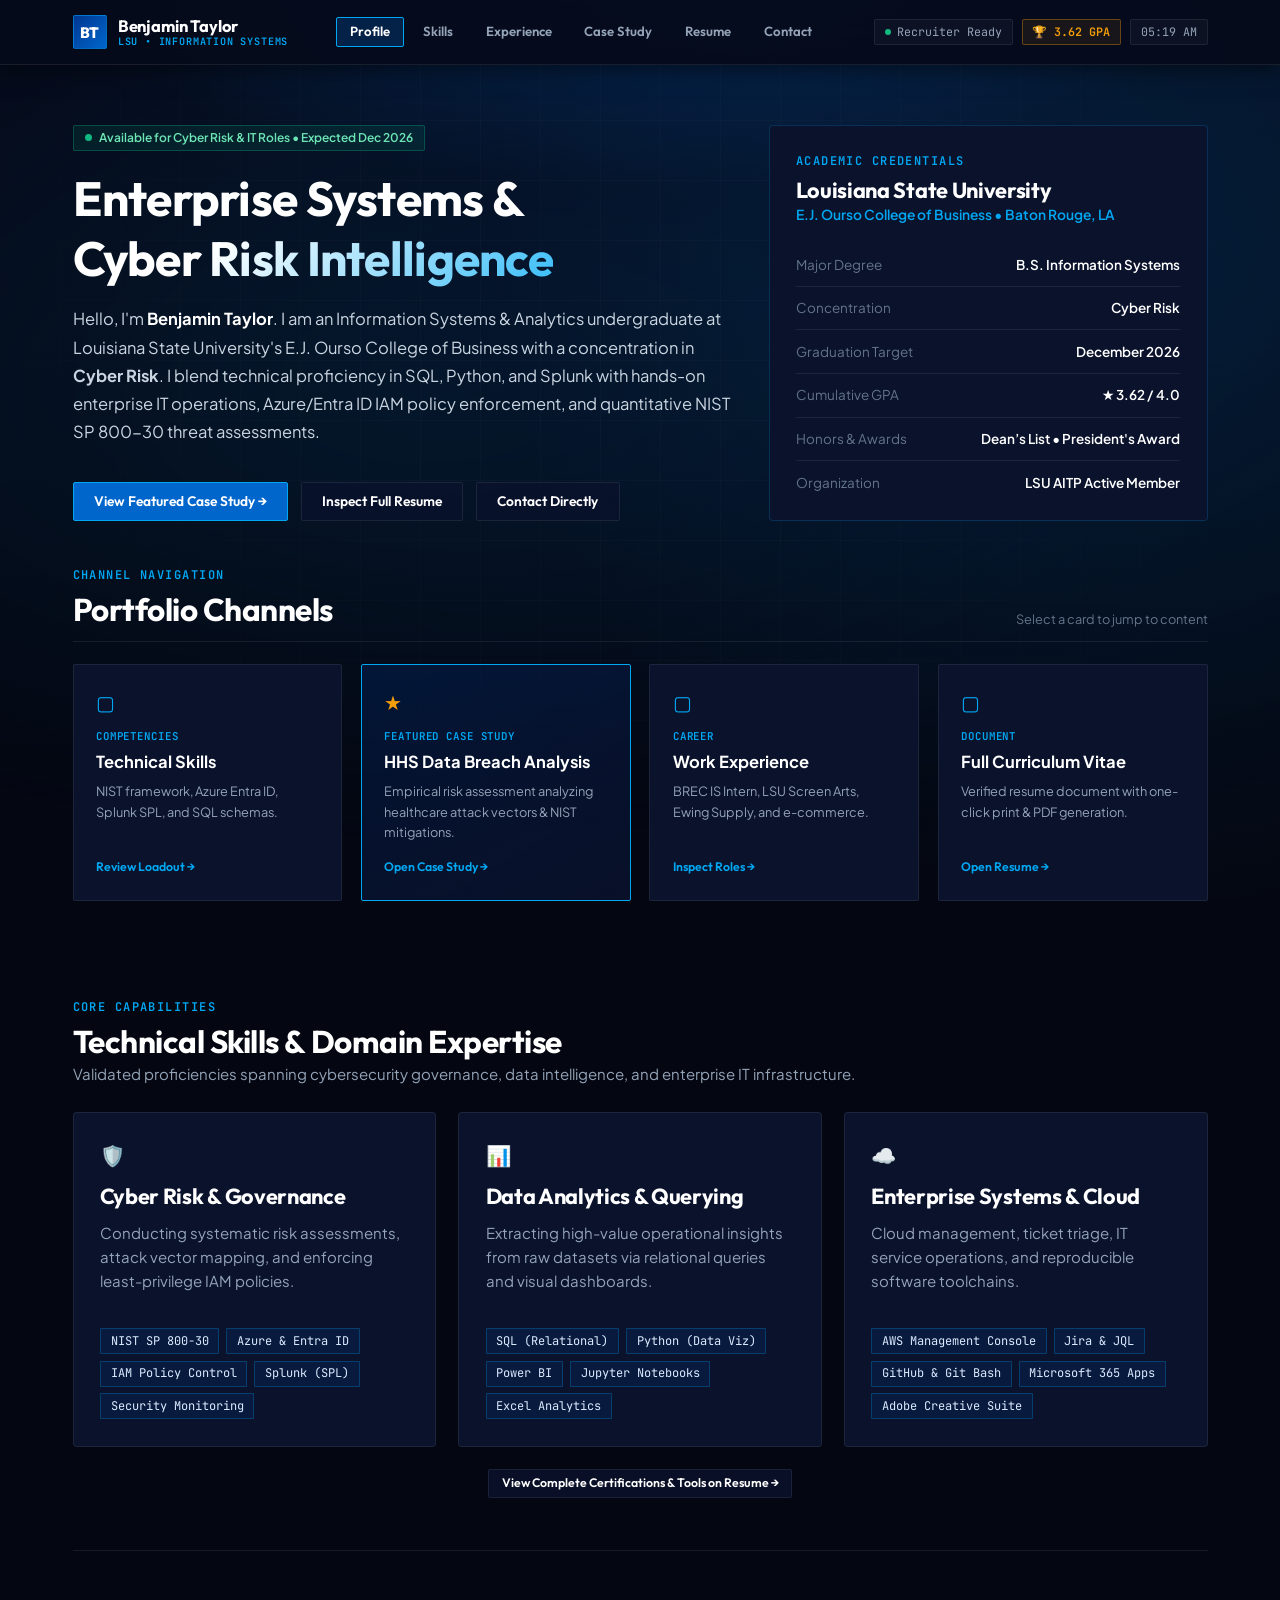
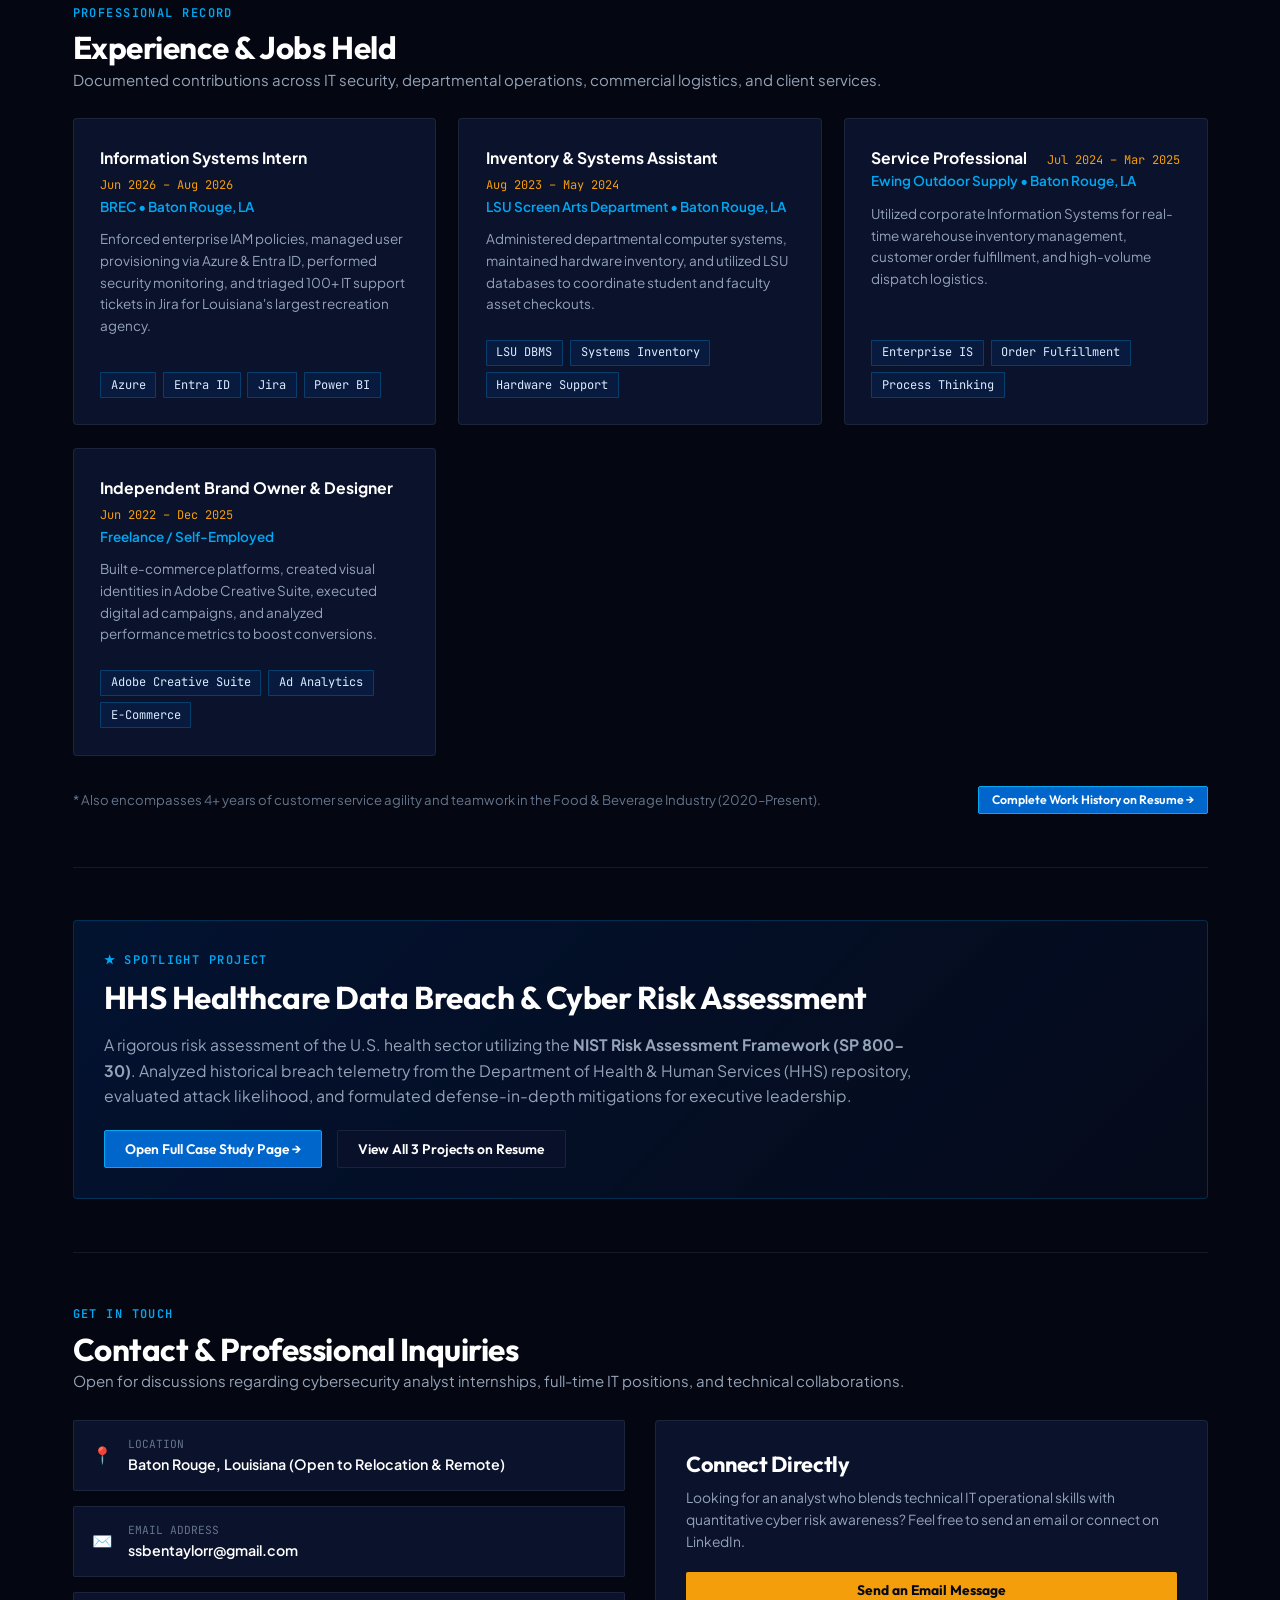
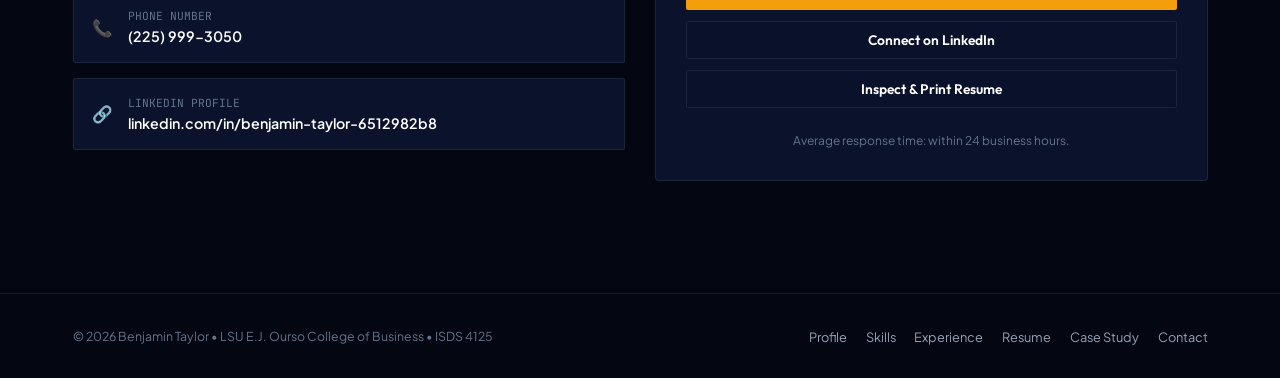
==== commit 2e7c1180: "Refactor design to rigid precision layout, fix top bar alignment, and enhance professional executive" ====
--- a/index.html
+++ b/index.html
@@ -3,36 +3,52 @@
 <head>
   <meta charset="UTF-8">
   <meta name="viewport" content="width=device-width, initial-scale=1.0">
-  <meta name="description" content="Benjamin Taylor - Information Systems & Analytics student with a Cyber Risk Concentration at Louisiana State University. Experienced in IT security, IAM, Splunk, SQL, and NIST risk assessments.">
-  <title>Benjamin Taylor | IS &amp; Cyber Risk Portfolio</title>
+  <meta name="description" content="Benjamin Taylor - Information Systems & Analytics student with a Cyber Risk Concentration at Louisiana State University. Enterprise systems, security monitoring, SQL, and NIST risk assessments.">
+  <title>Benjamin Taylor | Information Systems &amp; Cyber Risk Portfolio</title>
   <link rel="stylesheet" href="styles.css">
 </head>
 <body>
 
-  <!-- Navigation Header -->
-  <header class="site-header" id="main-header">
+  <!-- Ambient Technical Background -->
+  <div class="ps-ambient-bg" aria-hidden="true">
+    <div class="ps-wave-ribbon"></div>
+    <div class="ps-grid-lines"></div>
+  </div>
+
+  <!-- Top System Bar -->
+  <header class="ps-system-bar" id="main-header">
     <div class="container">
-      <a href="index.html" class="logo" id="brand-logo" aria-label="Benjamin Taylor Portfolio">
-        <span class="logo-badge">BT</span>
-        <div>
-          <span>Benjamin Taylor</span>
-          <span class="logo-sub">LSU &bull; IS &amp; Cyber Risk</span>
-        </div>
-      </a>
+      <div class="ps-console-brand">
+        <a href="index.html" class="ps-logo-chip" aria-label="Benjamin Taylor Home">BT</a>
+        <div class="ps-brand-text">
+          <span class="ps-brand-name">Benjamin Taylor</span>
+          <span class="ps-brand-badge">LSU &bull; Information Systems</span>
+        </div>
+      </div>
 
       <nav aria-label="Main Navigation">
-        <ul class="nav-links">
-          <li><a href="#profile" class="nav-link active" id="nav-profile">Profile</a></li>
-          <li><a href="#skills" class="nav-link" id="nav-skills">Skills</a></li>
-          <li><a href="#experience" class="nav-link" id="nav-experience">Experience</a></li>
-          <li><a href="project.html" class="nav-link" id="nav-project">Featured Project</a></li>
-          <li><a href="resume.html" class="nav-link" id="nav-resume">Resume</a></li>
-          <li><a href="#contact" class="nav-link" id="nav-contact">Contact</a></li>
+        <ul class="ps-nav-items">
+          <li><a href="#profile" class="ps-nav-btn active" id="nav-profile">Profile</a></li>
+          <li><a href="#skills" class="ps-nav-btn" id="nav-skills">Skills</a></li>
+          <li><a href="#experience" class="ps-nav-btn" id="nav-experience">Experience</a></li>
+          <li><a href="project.html" class="ps-nav-btn" id="nav-project">Case Study</a></li>
+          <li><a href="resume.html" class="ps-nav-btn" id="nav-resume">Resume</a></li>
+          <li><a href="#contact" class="ps-nav-btn" id="nav-contact">Contact</a></li>
         </ul>
       </nav>
 
-      <div class="nav-actions">
-        <a href="resume.html" class="btn btn-gold btn-sm" id="btn-header-resume">Full Resume</a>
+      <!-- System Widgets -->
+      <div class="ps-system-widgets">
+        <div class="ps-widget-item">
+          <span class="ps-online-status"></span>
+          <span>Recruiter Ready</span>
+        </div>
+        <div class="ps-widget-item ps-trophy-badge" title="Academic Standing">
+          <span>&#x1F3C6; 3.62 GPA</span>
+        </div>
+        <div class="ps-widget-item" id="ps-system-clock">
+          10:08 AM
+        </div>
       </div>
     </div>
   </header>
@@ -41,94 +57,148 @@
   <main id="main-content">
     <div class="container">
 
-      <!-- Profile / Hero Section (Single-Page Component 1) -->
+      <!-- Profile & Hero Section (Single-Page Component 1) -->
       <section class="hero-section" id="profile">
         <div class="hero-layout">
           <div class="hero-content">
-            <div class="badge badge-status" id="availability-badge">
+            <div class="badge badge-status" id="system-badge">
               <span class="pulse-dot"></span>
               <span>Available for Cyber Risk &amp; IT Roles &bull; Expected Dec 2026</span>
             </div>
 
             <h1 class="hero-title">
-              Securing Enterprise Systems &amp; <br>
-              <span class="text-gradient">Analyzing Cyber Risk</span>
+              Enterprise Systems &amp; <br>
+              <span class="text-gradient">Cyber Risk Intelligence</span>
             </h1>
 
             <p class="hero-description">
-              Hello, I'm <strong style="color: var(--text-primary);">Benjamin Taylor</strong>. I am an Information Systems &amp; Analytics undergraduate 
-              at Louisiana State University's E.J. Ourso College of Business with a concentration in Cyber Risk. 
-              I blend technical acumen in SQL, Python, and Splunk with real-world IT operations, IAM security enforcement, and NIST risk modeling.
+              Hello, I'm <strong style="color: #ffffff;">Benjamin Taylor</strong>. I am an Information Systems &amp; Analytics undergraduate 
+              at Louisiana State University's E.J. Ourso College of Business with a concentration in <strong>Cyber Risk</strong>. 
+              I blend technical proficiency in SQL, Python, and Splunk with hands-on enterprise IT operations, Azure/Entra ID IAM policy enforcement, 
+              and quantitative NIST SP 800-30 threat assessments.
             </p>
 
             <div class="hero-actions">
-              <a href="project.html" class="btn btn-primary" id="btn-hero-project">
-                Explore Featured Project &rarr;
+              <a href="project.html" class="btn-ps btn-ps-primary" id="btn-hero-launch-project">
+                View Featured Case Study &rarr;
               </a>
-              <a href="resume.html" class="btn btn-secondary" id="btn-hero-resume">
-                View Full Resume
+              <a href="resume.html" class="btn-ps btn-ps-secondary" id="btn-hero-inspect-resume">
+                Inspect Full Resume
               </a>
-              <a href="#contact" class="btn btn-secondary" id="btn-hero-contact">
-                Contact Me
+              <a href="#contact" class="btn-ps btn-ps-secondary" id="btn-hero-connect">
+                Contact Directly
               </a>
             </div>
           </div>
 
-          <!-- Profile Academic Card -->
+          <!-- Academic Profile Card -->
           <div class="card hero-profile-card" id="profile-summary-card">
-            <div class="section-subtitle">Academic Overview</div>
-            <h3 style="margin-top: 0.25rem;">Louisiana State University</h3>
-            <p style="color: var(--accent-purple-light); font-weight: 600; font-size: 0.95rem; margin-bottom: 1.25rem;">
-              E.J. Ourso College of Business
+            <div class="section-subtitle">Academic Credentials</div>
+            <h3 style="margin-top: 0.2rem;">Louisiana State University</h3>
+            <p style="color: var(--ps-cyan-bright); font-weight: 600; font-size: 0.92rem; margin-bottom: 1.15rem;">
+              E.J. Ourso College of Business &bull; Baton Rouge, LA
             </p>
 
             <div class="profile-stat-item">
-              <span class="profile-stat-label">Degree</span>
-              <span class="profile-stat-val">B.S., Information Systems</span>
+              <span class="profile-stat-label">Major Degree</span>
+              <span class="profile-stat-val">B.S. Information Systems</span>
             </div>
             <div class="profile-stat-item">
               <span class="profile-stat-label">Concentration</span>
-              <span class="profile-stat-val" style="color: var(--accent-gold-light);">Cyber Risk</span>
-            </div>
-            <div class="profile-stat-item">
-              <span class="profile-stat-label">Graduation</span>
+              <span class="profile-stat-val text-cyan">Cyber Risk</span>
+            </div>
+            <div class="profile-stat-item">
+              <span class="profile-stat-label">Graduation Target</span>
               <span class="profile-stat-val">December 2026</span>
             </div>
             <div class="profile-stat-item">
               <span class="profile-stat-label">Cumulative GPA</span>
-              <span class="profile-stat-val">3.62 / 4.0</span>
-            </div>
-            <div class="profile-stat-item">
-              <span class="profile-stat-label">Honors</span>
-              <span class="profile-stat-val">Dean's List &bull; President's Award</span>
-            </div>
-            <div class="profile-stat-item">
-              <span class="profile-stat-label">Affiliations</span>
+              <span class="profile-stat-val text-gold">&#x2605; 3.62 / 4.0</span>
+            </div>
+            <div class="profile-stat-item">
+              <span class="profile-stat-label">Honors &amp; Awards</span>
+              <span class="profile-stat-val">Dean’s List &bull; President's Award</span>
+            </div>
+            <div class="profile-stat-item">
+              <span class="profile-stat-label">Organization</span>
               <span class="profile-stat-val">LSU AITP Active Member</span>
             </div>
           </div>
+        </div>
+      </section>
+
+      <!-- PlayStation Style Navigation Channels (Rigid Square Tiles) -->
+      <section style="padding: 1rem 0;" id="ps-dashboard-strip">
+        <div class="ps-carousel-header">
+          <div>
+            <div class="section-subtitle">Channel Navigation</div>
+            <h2>Portfolio Channels</h2>
+          </div>
+          <p style="font-size: 0.85rem; color: var(--text-muted); margin: 0;">Select a card to jump to content</p>
+        </div>
+
+        <div class="ps-carousel-strip">
+          <a href="#skills" class="ps-game-card">
+            <div>
+              <div class="ps-card-glyph-icon text-cyan">&#x25A2;</div>
+              <div class="ps-card-tag">Competencies</div>
+              <div class="ps-card-title">Technical Skills</div>
+              <p style="font-size: 0.85rem; color: var(--text-secondary);">NIST framework, Azure Entra ID, Splunk SPL, and SQL schemas.</p>
+            </div>
+            <div class="ps-card-action-cue">Review Loadout &rarr;</div>
+          </a>
+
+          <a href="project.html" class="ps-game-card active">
+            <div>
+              <div class="ps-card-glyph-icon text-gold">&#x2605;</div>
+              <div class="ps-card-tag text-gold">Featured Case Study</div>
+              <div class="ps-card-title">HHS Data Breach Analysis</div>
+              <p style="font-size: 0.85rem; color: var(--text-secondary);">Empirical risk assessment analyzing healthcare attack vectors &amp; NIST mitigations.</p>
+            </div>
+            <div class="ps-card-action-cue text-gold">Open Case Study &rarr;</div>
+          </a>
+
+          <a href="#experience" class="ps-game-card">
+            <div>
+              <div class="ps-card-glyph-icon text-cyan">&#x25A2;</div>
+              <div class="ps-card-tag">Career</div>
+              <div class="ps-card-title">Work Experience</div>
+              <p style="font-size: 0.85rem; color: var(--text-secondary);">BREC IS Intern, LSU Screen Arts, Ewing Supply, and e-commerce.</p>
+            </div>
+            <div class="ps-card-action-cue">Inspect Roles &rarr;</div>
+          </a>
+
+          <a href="resume.html" class="ps-game-card">
+            <div>
+              <div class="ps-card-glyph-icon text-cyan">&#x25A2;</div>
+              <div class="ps-card-tag">Document</div>
+              <div class="ps-card-title">Full Curriculum Vitae</div>
+              <p style="font-size: 0.85rem; color: var(--text-secondary);">Verified resume document with one-click print &amp; PDF generation.</p>
+            </div>
+            <div class="ps-card-action-cue">Open Resume &rarr;</div>
+          </a>
         </div>
       </section>
 
       <!-- Skills / Competencies Section (Single-Page Component 2) -->
       <section class="section" id="skills">
         <div class="section-header">
-          <div class="section-subtitle">Core Competencies</div>
+          <div class="section-subtitle">Core Capabilities</div>
           <h2>Technical Skills &amp; Domain Expertise</h2>
-          <p>Proficiencies across security frameworks, data querying, IT operations, and analytics tools.</p>
+          <p>Validated proficiencies spanning cybersecurity governance, data intelligence, and enterprise IT infrastructure.</p>
         </div>
 
         <div class="highlights-grid">
-          <!-- Cybersecurity & Risk -->
+          <!-- Cyber Risk & Security -->
           <div class="card highlight-card" id="card-cyber-risk">
             <div class="highlight-icon">&#x1F6E1;&#xFE0F;</div>
-            <h3>Cyber Risk &amp; Security</h3>
-            <p>Conducting systematic threat modeling, attack vector analysis, and enforcing least-privilege IAM controls.</p>
-            <div class="skill-chips-wrapper">
-              <span class="skill-tag">NIST Risk Framework</span>
+            <h3>Cyber Risk &amp; Governance</h3>
+            <p>Conducting systematic risk assessments, attack vector mapping, and enforcing least-privilege IAM policies.</p>
+            <div class="skill-chips-wrapper">
+              <span class="skill-tag">NIST SP 800-30</span>
               <span class="skill-tag">Azure &amp; Entra ID</span>
-              <span class="skill-tag">IAM Policies</span>
-              <span class="skill-tag">SPL (Splunk)</span>
+              <span class="skill-tag">IAM Policy Control</span>
+              <span class="skill-tag">Splunk (SPL)</span>
               <span class="skill-tag">Security Monitoring</span>
             </div>
           </div>
@@ -137,9 +207,9 @@
           <div class="card highlight-card" id="card-data-analytics">
             <div class="highlight-icon">&#x1F4CA;</div>
             <h3>Data Analytics &amp; Querying</h3>
-            <p>Extracting actionable business intelligence from complex datasets through relational modeling and visualization.</p>
-            <div class="skill-chips-wrapper">
-              <span class="skill-tag">SQL &amp; MySQL</span>
+            <p>Extracting high-value operational insights from raw datasets via relational queries and visual dashboards.</p>
+            <div class="skill-chips-wrapper">
+              <span class="skill-tag">SQL (Relational)</span>
               <span class="skill-tag">Python (Data Viz)</span>
               <span class="skill-tag">Power BI</span>
               <span class="skill-tag">Jupyter Notebooks</span>
@@ -150,8 +220,8 @@
           <!-- Enterprise Systems & Cloud -->
           <div class="card highlight-card" id="card-enterprise-cloud">
             <div class="highlight-icon">&#x2601;&#xFE0F;</div>
-            <h3>Enterprise &amp; Cloud Tools</h3>
-            <p>Administering modern workflows, IT support triage, cloud infrastructure, and version control systems.</p>
+            <h3>Enterprise Systems &amp; Cloud</h3>
+            <p>Cloud management, ticket triage, IT service operations, and reproducible software toolchains.</p>
             <div class="skill-chips-wrapper">
               <span class="skill-tag">AWS Management Console</span>
               <span class="skill-tag">Jira &amp; JQL</span>
@@ -163,8 +233,8 @@
         </div>
 
         <div style="margin-top: 1.5rem; text-align: center;">
-          <a href="resume.html#skills" class="btn btn-secondary btn-sm">
-            View All Certifications &amp; Tools on Resume &rarr;
+          <a href="resume.html#skills" class="btn-ps btn-ps-secondary btn-ps-sm">
+            View Complete Certifications &amp; Tools on Resume &rarr;
           </a>
         </div>
       </section>
@@ -172,9 +242,9 @@
       <!-- Experience / Jobs Held Section (Single-Page Component 3) -->
       <section class="section" id="experience">
         <div class="section-header">
-          <div class="section-subtitle">Professional Background</div>
+          <div class="section-subtitle">Professional Record</div>
           <h2>Experience &amp; Jobs Held</h2>
-          <p>Demonstrated impact across IT security, departmental operations, enterprise supply chains, and client services.</p>
+          <p>Documented contributions across IT security, departmental operations, commercial logistics, and client services.</p>
         </div>
 
         <div class="experience-preview-grid">
@@ -186,8 +256,8 @@
                 <span class="job-dates">Jun 2026 &ndash; Aug 2026</span>
               </div>
               <div class="job-company">BREC &bull; Baton Rouge, LA</div>
-              <p style="margin-top: 0.75rem; font-size: 0.92rem;">
-                Enforced IAM policies, handled user provisioning in Azure &amp; Entra ID, performed security monitoring, and triaged over 100 IT support tickets in Jira for Louisiana's largest recreation agency.
+              <p style="margin-top: 0.75rem; font-size: 0.9rem;">
+                Enforced enterprise IAM policies, managed user provisioning via Azure &amp; Entra ID, performed security monitoring, and triaged 100+ IT support tickets in Jira for Louisiana's largest recreation agency.
               </p>
             </div>
             <div class="skill-chips-wrapper">
@@ -206,13 +276,13 @@
                 <span class="job-dates">Aug 2023 &ndash; May 2024</span>
               </div>
               <div class="job-company">LSU Screen Arts Department &bull; Baton Rouge, LA</div>
-              <p style="margin-top: 0.75rem; font-size: 0.92rem;">
-                Managed departmental computer systems and hardware inventory. Utilized internal LSU databases to coordinate equipment checkout workflows and communicate with faculty and students.
+              <p style="margin-top: 0.75rem; font-size: 0.9rem;">
+                Administered departmental computer systems, maintained hardware inventory, and utilized LSU databases to coordinate student and faculty asset checkouts.
               </p>
             </div>
             <div class="skill-chips-wrapper">
               <span class="skill-tag">LSU DBMS</span>
-              <span class="skill-tag">Inventory Systems</span>
+              <span class="skill-tag">Systems Inventory</span>
               <span class="skill-tag">Hardware Support</span>
             </div>
           </div>
@@ -225,13 +295,13 @@
                 <span class="job-dates">Jul 2024 &ndash; Mar 2025</span>
               </div>
               <div class="job-company">Ewing Outdoor Supply &bull; Baton Rouge, LA</div>
-              <p style="margin-top: 0.75rem; font-size: 0.92rem;">
-                Leveraged corporate Information Systems to manage warehouse stock, coordinate large-scale order fulfillment, and assist commercial clients through process-oriented logistics.
+              <p style="margin-top: 0.75rem; font-size: 0.9rem;">
+                Utilized corporate Information Systems for real-time warehouse inventory management, customer order fulfillment, and high-volume dispatch logistics.
               </p>
             </div>
             <div class="skill-chips-wrapper">
               <span class="skill-tag">Enterprise IS</span>
-              <span class="skill-tag">Logistics</span>
+              <span class="skill-tag">Order Fulfillment</span>
               <span class="skill-tag">Process Thinking</span>
             </div>
           </div>
@@ -244,12 +314,12 @@
                 <span class="job-dates">Jun 2022 &ndash; Dec 2025</span>
               </div>
               <div class="job-company">Freelance / Self-Employed</div>
-              <p style="margin-top: 0.75rem; font-size: 0.92rem;">
-                Designed products in Adobe Creative Suite, built e-commerce stores, ran targeted digital campaigns, and analyzed advertising performance data to drive customer conversions.
+              <p style="margin-top: 0.75rem; font-size: 0.9rem;">
+                Built e-commerce platforms, created visual identities in Adobe Creative Suite, executed digital ad campaigns, and analyzed performance metrics to boost conversions.
               </p>
             </div>
             <div class="skill-chips-wrapper">
-              <span class="skill-tag">Adobe Suite</span>
+              <span class="skill-tag">Adobe Creative Suite</span>
               <span class="skill-tag">Ad Analytics</span>
               <span class="skill-tag">E-Commerce</span>
             </div>
@@ -257,30 +327,30 @@
         </div>
 
         <div style="margin-top: 2rem; display: flex; justify-content: space-between; align-items: center; flex-wrap: wrap; gap: 1rem;">
-          <p style="font-size: 0.92rem; color: var(--text-muted); margin: 0;">
-            * Also encompasses 4+ years of customer service, high-volume teamwork, and agility in the Food &amp; Beverage Industry (2020&ndash;Present).
+          <p style="font-size: 0.88rem; color: var(--text-muted); margin: 0;">
+            * Also encompasses 4+ years of customer service agility and teamwork in the Food &amp; Beverage Industry (2020&ndash;Present).
           </p>
-          <a href="resume.html" class="btn btn-primary btn-sm" id="btn-exp-to-resume">
-            Read Complete Work Experience on Resume &rarr;
+          <a href="resume.html" class="btn-ps btn-ps-primary btn-ps-sm" id="btn-exp-to-resume">
+            Complete Work History on Resume &rarr;
           </a>
         </div>
       </section>
 
       <!-- Featured Project Spotlight Preview Banner -->
       <section class="section" id="featured-project-preview">
-        <div class="card" style="border: 1px solid var(--border-hover); background: linear-gradient(135deg, rgba(24, 20, 48, 0.9), rgba(15, 21, 39, 0.95));">
-          <div class="section-subtitle">Featured Project Case Study</div>
+        <div class="card" style="border: 1px solid var(--border-card); background: linear-gradient(135deg, rgba(0, 55, 145, 0.25) 0%, rgba(6, 11, 27, 0.95) 100%);">
+          <div class="section-subtitle text-gold">&#x2605; Spotlight Project</div>
           <h2 style="margin: 0.5rem 0 1rem;">HHS Healthcare Data Breach &amp; Cyber Risk Assessment</h2>
-          <p style="max-width: 780px; font-size: 1.05rem;">
+          <p style="max-width: 820px; font-size: 1.05rem;">
             A rigorous risk assessment of the U.S. health sector utilizing the <strong>NIST Risk Assessment Framework (SP 800-30)</strong>. 
-            Analyzed historical breach vectors from the Department of Health &amp; Human Services (HHS) dataset, identified critical vulnerabilities, 
-            and formulated proactive mitigation strategies for executive leadership.
+            Analyzed historical breach telemetry from the Department of Health &amp; Human Services (HHS) repository, evaluated attack likelihood, 
+            and formulated defense-in-depth mitigations for executive leadership.
           </p>
           <div style="margin-top: 1.5rem; display: flex; gap: 1rem; flex-wrap: wrap;">
-            <a href="project.html" class="btn btn-primary" id="btn-banner-project">
+            <a href="project.html" class="btn-ps btn-ps-primary" id="btn-banner-project">
               Open Full Case Study Page &rarr;
             </a>
-            <a href="resume.html#projects" class="btn btn-secondary" id="btn-banner-other-projects">
+            <a href="resume.html#projects" class="btn-ps btn-ps-secondary" id="btn-banner-other-projects">
               View All 3 Projects on Resume
             </a>
           </div>
@@ -291,8 +361,8 @@
       <section class="section" id="contact">
         <div class="section-header">
           <div class="section-subtitle">Get In Touch</div>
-          <h2>Contact Benjamin Taylor</h2>
-          <p>Open to inquiries regarding internships, full-time positions, and cybersecurity collaborations.</p>
+          <h2>Contact &amp; Professional Inquiries</h2>
+          <p>Open for discussions regarding cybersecurity analyst internships, full-time IT positions, and technical collaborations.</p>
         </div>
 
         <div class="contact-grid">
@@ -334,25 +404,25 @@
           <!-- Message Card / Call to Action -->
           <div class="card" style="display: flex; flex-direction: column; justify-content: space-between;">
             <div>
-              <h3 style="margin-bottom: 0.75rem;">Connect Directly</h3>
-              <p style="font-size: 0.95rem; margin-bottom: 1.25rem;">
-                Whether you have an upcoming opportunity in cybersecurity analysis, IT operations, or systems design, 
-                I would welcome the conversation.
+              <h3 style="margin-bottom: 0.6rem;">Connect Directly</h3>
+              <p style="font-size: 0.92rem; margin-bottom: 1.25rem;">
+                Looking for an analyst who blends technical IT operational skills with quantitative cyber risk awareness? 
+                Feel free to send an email or connect on LinkedIn.
               </p>
               <div style="display: flex; flex-direction: column; gap: 0.75rem;">
-                <a href="mailto:ssbentaylorr@gmail.com?subject=Opportunity%20Discussion%20-%20Benjamin%20Taylor" class="btn btn-gold" style="width: 100%;">
-                  &#x2709;&#xFE0F; Send Me an Email
+                <a href="mailto:ssbentaylorr@gmail.com?subject=Career%20Opportunity%20-%20Benjamin%20Taylor" class="btn-ps btn-ps-gold" style="width: 100%;">
+                  Send an Email Message
                 </a>
-                <a href="https://linkedin.com/in/benjamin-taylor-6512982b8" target="_blank" rel="noopener" class="btn btn-secondary" style="width: 100%;">
-                  &#x1F4BC; Message on LinkedIn
+                <a href="https://linkedin.com/in/benjamin-taylor-6512982b8" target="_blank" rel="noopener" class="btn-ps btn-ps-secondary" style="width: 100%;">
+                  Connect on LinkedIn
                 </a>
-                <a href="resume.html" class="btn btn-secondary" style="width: 100%;">
-                  &#x1F4C4; Review &amp; Print My Resume
+                <a href="resume.html" class="btn-ps btn-ps-secondary" style="width: 100%;">
+                  Inspect &amp; Print Resume
                 </a>
               </div>
             </div>
-            <div style="margin-top: 1.5rem; font-size: 0.82rem; color: var(--text-muted); text-align: center;">
-              Prompt responses guaranteed within 24 business hours.
+            <div style="margin-top: 1.5rem; font-size: 0.8rem; color: var(--text-muted); text-align: center;">
+              Average response time: within 24 business hours.
             </div>
           </div>
         </div>
@@ -372,11 +442,24 @@
         <li><a href="#skills">Skills</a></li>
         <li><a href="#experience">Experience</a></li>
         <li><a href="resume.html">Resume</a></li>
-        <li><a href="project.html">Featured Project</a></li>
+        <li><a href="project.html">Case Study</a></li>
         <li><a href="#contact">Contact</a></li>
       </ul>
     </div>
   </footer>
 
+  <!-- Real-Time Console Clock -->
+  <script>
+    function updateClock() {
+      const clockEl = document.getElementById('ps-system-clock');
+      if (clockEl) {
+        const now = new Date();
+        clockEl.textContent = now.toLocaleTimeString([], { hour: '2-digit', minute: '2-digit' });
+      }
+    }
+    updateClock();
+    setInterval(updateClock, 1000);
+  </script>
+
 </body>
 </html>
--- a/styles.css
+++ b/styles.css
@@ -1,73 +1,61 @@
 /* ==========================================================================
-   BENJAMIN TAYLOR - PERSONAL PORTFOLIO & RESUME DESIGN SYSTEM
-   Styles for: index.html (hybrid single-page), resume.html, project.html
-   Target Audience: Recruiters, Hiring Managers & Faculty
+   BENJAMIN TAYLOR - EXECUTIVE SONY / PLAYSTATION PRECISION DESIGN SYSTEM
+   Style: Rigid, Minimalist, Precision-Machined Edges (No bubbly curves)
+   Palette: Deep Midnight Navy, Precision Cobalt, Crisp Luminous Cyan, Pure White
+   Target Audience: Corporate Recruiters, Faculty (Dr. Gabriele Piccoli - ISDS 4125)
    ========================================================================== */
 
-@import url('https://fonts.googleapis.com/css2?family=Outfit:wght@400;500;600;700;800&family=Plus+Jakarta+Sans:wght@300;400;500;600;700&family=JetBrains+Mono:wght@400;500&display=swap');
-
-/* --- CSS Variables & Design Tokens --- */
+@import url('https://fonts.googleapis.com/css2?family=Plus+Jakarta+Sans:wght@400;500;600;700;800&family=Outfit:wght@500;600;700;800&family=JetBrains+Mono:wght@400;500;600&display=swap');
+
+/* --- Precision Design Tokens --- */
 :root {
   --font-heading: 'Outfit', -apple-system, BlinkMacSystemFont, 'Segoe UI', sans-serif;
   --font-body: 'Plus Jakarta Sans', -apple-system, BlinkMacSystemFont, 'Segoe UI', sans-serif;
   --font-mono: 'JetBrains Mono', monospace;
 
-  /* Color Palette - Executive Modern Tech with LSU Royal Purple & Gold Accents */
-  --bg-primary: #0a0e1a;
-  --bg-secondary: #0f1527;
-  --bg-card: rgba(18, 24, 43, 0.78);
-  --bg-card-hover: rgba(28, 38, 68, 0.9);
-  --bg-glass: rgba(10, 14, 26, 0.88);
-
-  /* Accents */
-  --accent-purple: #7c3aed;        /* Royal Purple */
-  --accent-purple-light: #a78bfa;
-  --accent-gold: #f59e0b;          /* LSU Gold / Amber */
-  --accent-gold-light: #fcd34d;
-  --accent-cyan: #06b6d4;
-  --accent-gradient: linear-gradient(135deg, #7c3aed 0%, #6366f1 50%, #f59e0b 100%);
-  --accent-purple-grad: linear-gradient(135deg, #8b5cf6 0%, #6366f1 100%);
-  --accent-gold-grad: linear-gradient(135deg, #fbbf24 0%, #f59e0b 100%);
+  /* Executive Dark / PlayStation Precision Palette */
+  --ps-black: #040711;
+  --ps-navy-deep: #060b1b;
+  --ps-navy-surface: #0a122c;
+  --ps-navy-card: #0d1738;
+  --ps-navy-hover: #12204c;
   
-  --accent-glow: rgba(124, 58, 237, 0.28);
-  --accent-glow-gold: rgba(245, 158, 11, 0.25);
+  /* Precision Accents */
+  --ps-blue-royal: #003791;
+  --ps-blue-electric: #0066cc;
+  --ps-cyan-bright: #00a8f3;
+  --ps-cyan-muted: #38bdf8;
+  --ps-gold: #f59e0b;
+  --ps-green: #10b981;
+
+  /* Crisp Hairline Borders */
+  --border-subtle: rgba(255, 255, 255, 0.08);
+  --border-card: rgba(0, 168, 243, 0.2);
+  --border-highlight: #00a8f3;
+  --border-gold: rgba(245, 158, 11, 0.35);
+
+  /* Rigid Geometric Radius (Strictly Crisp & Angular) */
+  --radius-xs: 1px;
+  --radius-sm: 2px;
+  --radius-md: 4px;
+  --radius-lg: 4px;
+  --radius-pill: 2px;
 
   /* Typography Colors */
-  --text-primary: #f8fafc;
+  --text-primary: #ffffff;
   --text-secondary: #94a3b8;
   --text-muted: #64748b;
-  --text-gradient: linear-gradient(135deg, #ffffff 20%, #cbd5e1 100%);
-  --text-accent-gradient: linear-gradient(135deg, #c4b5fd 0%, #93c5fd 50%, #fde68a 100%);
-
-  /* Borders & Dividers */
-  --border-subtle: rgba(255, 255, 255, 0.08);
-  --border-card: rgba(255, 255, 255, 0.1);
-  --border-hover: rgba(139, 92, 246, 0.45);
-
-  /* Status Colors */
-  --status-active: #10b981;
-  --status-active-glow: rgba(16, 185, 129, 0.35);
-
-  /* Spacing & Layout */
-  --container-max-width: 1140px;
-  --header-height: 74px;
-  --radius-sm: 8px;
-  --radius-md: 14px;
-  --radius-lg: 20px;
-  --radius-pill: 9999px;
-
-  /* Shadows */
-  --shadow-sm: 0 2px 8px rgba(0, 0, 0, 0.3);
-  --shadow-card: 0 10px 30px -10px rgba(0, 0, 0, 0.55);
-  --shadow-card-hover: 0 20px 40px -15px rgba(124, 58, 237, 0.25);
-
-  /* Transitions */
-  --transition-fast: 0.2s cubic-bezier(0.4, 0, 0.2, 1);
-  --transition-base: 0.3s cubic-bezier(0.4, 0, 0.2, 1);
-  --transition-slow: 0.5s cubic-bezier(0.4, 0, 0.2, 1);
-}
-
-/* --- Global Reset & Base Styles --- */
+
+  /* Header Sizing */
+  --header-height: 64px;
+  --container-max-width: 1180px;
+
+  /* Snappy Transitions */
+  --transition-fast: 0.15s ease-out;
+  --transition-base: 0.2s ease-out;
+}
+
+/* --- Global Reset & Foundation --- */
 *, *::before, *::after {
   margin: 0;
   padding: 0;
@@ -76,10 +64,10 @@
 
 html {
   font-family: var(--font-body);
-  font-size: 16px;
-  line-height: 1.65;
+  font-size: 15px;
+  line-height: 1.6;
   color: var(--text-primary);
-  background-color: var(--bg-primary);
+  background-color: var(--ps-black);
   scroll-behavior: smooth;
   -webkit-font-smoothing: antialiased;
   -moz-osx-font-smoothing: grayscale;
@@ -91,11 +79,48 @@
   flex-direction: column;
   position: relative;
   overflow-x: hidden;
+  color: var(--text-primary);
   background: 
-    radial-gradient(circle at 12% 8%, rgba(124, 58, 237, 0.14) 0%, transparent 45%),
-    radial-gradient(circle at 88% 25%, rgba(245, 158, 11, 0.09) 0%, transparent 45%),
-    radial-gradient(circle at 50% 80%, rgba(99, 102, 241, 0.08) 0%, transparent 50%),
-    var(--bg-primary);
+    radial-gradient(ellipse 70% 40% at 50% -5%, rgba(0, 102, 204, 0.28) 0%, transparent 65%),
+    radial-gradient(circle at 90% 30%, rgba(0, 168, 243, 0.1) 0%, transparent 50%),
+    linear-gradient(180deg, #060b1b 0%, #040711 100%);
+  background-attachment: fixed;
+}
+
+/* --- Subtle Technical Background (No bubbly shapes) --- */
+.ps-ambient-bg {
+  position: fixed;
+  top: 0;
+  left: 0;
+  width: 100%;
+  height: 100%;
+  pointer-events: none;
+  z-index: 0;
+  overflow: hidden;
+}
+
+.ps-wave-ribbon {
+  position: absolute;
+  width: 140%;
+  height: 120%;
+  left: -20%;
+  top: -10%;
+  background: 
+    radial-gradient(ellipse at 35% 45%, rgba(0, 168, 243, 0.08) 0%, transparent 50%),
+    radial-gradient(ellipse at 65% 25%, rgba(0, 55, 145, 0.12) 0%, transparent 55%);
+  filter: blur(50px);
+}
+
+/* Technical Accent Grid Lines */
+.ps-grid-lines {
+  position: absolute;
+  inset: 0;
+  background-image: 
+    linear-gradient(to right, rgba(255, 255, 255, 0.02) 1px, transparent 1px),
+    linear-gradient(to bottom, rgba(255, 255, 255, 0.02) 1px, transparent 1px);
+  background-size: 60px 60px;
+  mask-image: radial-gradient(ellipse at 50% 30%, #000 30%, transparent 80%);
+  -webkit-mask-image: radial-gradient(ellipse at 50% 30%, #000 30%, transparent 80%);
 }
 
 /* --- Typography --- */
@@ -104,218 +129,380 @@
   font-weight: 700;
   color: var(--text-primary);
   line-height: 1.25;
-  letter-spacing: -0.02em;
-}
-
-h1 { font-size: clamp(2.2rem, 4.2vw, 3.4rem); }
-h2 { font-size: clamp(1.75rem, 2.8vw, 2.3rem); }
-h3 { font-size: clamp(1.25rem, 1.8vw, 1.55rem); }
-h4 { font-size: 1.1rem; }
+  letter-spacing: -0.015em;
+}
+
+h1 { font-size: clamp(2.1rem, 4vw, 3.2rem); }
+h2 { font-size: clamp(1.6rem, 2.5vw, 2.1rem); }
+h3 { font-size: clamp(1.2rem, 1.8vw, 1.45rem); }
+h4 { font-size: 1.05rem; }
 
 p {
   color: var(--text-secondary);
-  margin-bottom: 1rem;
-}
-
-p:last-child {
-  margin-bottom: 0;
-}
+  margin-bottom: 0.9rem;
+}
+
+p:last-child { margin-bottom: 0; }
 
 a {
   color: inherit;
   text-decoration: none;
-  transition: color var(--transition-fast);
-}
-
-/* --- Container & Utilities --- */
+  transition: all var(--transition-fast);
+}
+
+/* --- Container --- */
 .container {
   width: 100%;
   max-width: var(--container-max-width);
   margin: 0 auto;
   padding: 0 1.5rem;
+  position: relative;
+  z-index: 1;
 }
 
 .text-gradient {
-  background: var(--text-accent-gradient);
+  background: linear-gradient(135deg, #ffffff 30%, #38bdf8 100%);
   -webkit-background-clip: text;
   -webkit-text-fill-color: transparent;
   display: inline-block;
 }
 
-.text-gold {
-  color: var(--accent-gold-light);
-}
-
-.text-purple {
-  color: var(--accent-purple-light);
-}
-
-.text-muted {
-  color: var(--text-muted);
-}
-
-.text-center {
-  text-align: center;
-}
-
-/* --- Header & Navigation --- */
-.site-header {
+.text-cyan { color: var(--ps-cyan-bright); }
+.text-gold { color: var(--ps-gold); }
+
+/* --- Precision Header & System Bar --- */
+.ps-system-bar {
   position: sticky;
   top: 0;
-  z-index: 100;
-  height: var(--header-height);
-  background: var(--bg-glass);
-  backdrop-filter: blur(16px);
-  -webkit-backdrop-filter: blur(16px);
+  z-index: 1000;
+  background: rgba(6, 11, 27, 0.94);
+  backdrop-filter: blur(20px);
+  -webkit-backdrop-filter: blur(20px);
   border-bottom: 1px solid var(--border-subtle);
-  transition: border-color var(--transition-fast);
-}
-
-.site-header .container {
-  height: 100%;
+  box-shadow: 0 4px 20px rgba(0, 0, 0, 0.5);
+}
+
+.ps-system-bar .container {
   display: flex;
   align-items: center;
   justify-content: space-between;
-}
-
-.logo {
+  min-height: var(--header-height);
+  padding-top: 0.4rem;
+  padding-bottom: 0.4rem;
+  gap: 1rem;
+}
+
+/* Brand Identity */
+.ps-console-brand {
   display: flex;
   align-items: center;
   gap: 0.75rem;
+  flex-shrink: 0;
+}
+
+.ps-logo-chip {
+  display: inline-flex;
+  align-items: center;
+  justify-content: center;
+  width: 34px;
+  height: 34px;
+  border-radius: var(--radius-sm);
+  background: linear-gradient(135deg, #003791 0%, #0066cc 100%);
+  border: 1px solid rgba(0, 168, 243, 0.4);
+  color: #ffffff;
   font-family: var(--font-heading);
-  font-size: 1.25rem;
   font-weight: 800;
-  color: var(--text-primary);
-}
-
-.logo-badge {
-  display: inline-flex;
-  align-items: center;
-  justify-content: center;
-  width: 38px;
-  height: 38px;
-  border-radius: var(--radius-sm);
-  background: var(--accent-gradient);
-  color: #ffffff;
-  font-weight: 800;
+  font-size: 1rem;
+  letter-spacing: -0.02em;
+  line-height: 1;
+}
+
+.ps-brand-text {
+  display: flex;
+  flex-direction: column;
+  line-height: 1.2;
+}
+
+.ps-brand-name {
+  font-family: var(--font-heading);
   font-size: 1.1rem;
-  box-shadow: 0 4px 14px var(--accent-glow);
-}
-
-.logo-sub {
-  font-size: 0.75rem;
-  font-weight: 500;
-  color: var(--accent-gold);
-  display: block;
-  letter-spacing: 0.05em;
+  font-weight: 700;
+  color: #ffffff;
+  letter-spacing: -0.01em;
+}
+
+.ps-brand-badge {
+  font-family: var(--font-mono);
+  font-size: 0.68rem;
+  color: var(--ps-cyan-bright);
   text-transform: uppercase;
-}
-
-.nav-links {
+  letter-spacing: 0.08em;
+  font-weight: 600;
+}
+
+/* Navigation Links */
+.ps-nav-items {
   display: flex;
   align-items: center;
   list-style: none;
   gap: 0.35rem;
-}
-
-.nav-link {
-  padding: 0.5rem 1rem;
+  flex-wrap: nowrap;
+}
+
+.ps-nav-btn {
+  display: inline-flex;
+  align-items: center;
+  justify-content: center;
+  padding: 0.42rem 0.85rem;
+  font-family: var(--font-heading);
+  font-size: 0.88rem;
+  font-weight: 600;
+  color: var(--text-secondary);
+  border-radius: var(--radius-sm);
+  border: 1px solid transparent;
+  line-height: 1.2;
+  white-space: nowrap;
+  transition: all var(--transition-fast);
+}
+
+.ps-nav-btn:hover {
+  color: #ffffff;
+  background: rgba(255, 255, 255, 0.05);
+  border-color: rgba(255, 255, 255, 0.12);
+}
+
+.ps-nav-btn.active {
+  color: #ffffff;
+  background: rgba(0, 102, 204, 0.25);
+  border-color: var(--ps-cyan-bright);
+}
+
+/* System Widgets on the Right */
+.ps-system-widgets {
+  display: flex;
+  align-items: center;
+  gap: 0.6rem;
+  flex-shrink: 0;
+}
+
+.ps-widget-item {
+  display: inline-flex;
+  align-items: center;
+  justify-content: center;
+  gap: 0.4rem;
+  font-family: var(--font-mono);
+  font-size: 0.78rem;
+  color: var(--text-secondary);
+  background: rgba(255, 255, 255, 0.03);
+  padding: 0.35rem 0.65rem;
+  border-radius: var(--radius-sm);
+  border: 1px solid var(--border-subtle);
+  line-height: 1.2;
+  white-space: nowrap;
+}
+
+.ps-trophy-badge {
+  color: var(--ps-gold);
+  border-color: var(--border-gold);
+  background: rgba(245, 158, 11, 0.08);
+  font-weight: 600;
+}
+
+.ps-online-status {
+  width: 6px;
+  height: 6px;
+  border-radius: 50%;
+  background: var(--ps-green);
+  display: inline-block;
+}
+
+/* --- Precision Buttons (Sharp Edges) --- */
+.btn-ps {
+  display: inline-flex;
+  align-items: center;
+  justify-content: center;
+  gap: 0.5rem;
+  padding: 0.65rem 1.35rem;
   font-family: var(--font-heading);
   font-size: 0.92rem;
-  font-weight: 500;
-  color: var(--text-secondary);
-  border-radius: var(--radius-pill);
+  font-weight: 600;
+  border-radius: var(--radius-sm);
+  cursor: pointer;
+  border: 1px solid transparent;
+  line-height: 1.2;
+  transition: all var(--transition-fast);
+  white-space: nowrap;
+}
+
+.btn-ps-primary {
+  background: var(--ps-blue-electric);
+  color: #ffffff;
+  border-color: var(--ps-cyan-bright);
+}
+
+.btn-ps-primary:hover {
+  background: #0077ee;
+  border-color: #ffffff;
+  transform: translateY(-1px);
+}
+
+.btn-ps-secondary {
+  background: rgba(10, 18, 44, 0.8);
+  color: var(--text-primary);
+  border: 1px solid var(--border-subtle);
+}
+
+.btn-ps-secondary:hover {
+  background: rgba(18, 32, 76, 0.9);
+  border-color: var(--ps-cyan-bright);
+  color: #ffffff;
+  transform: translateY(-1px);
+}
+
+.btn-ps-gold {
+  background: var(--ps-gold);
+  color: #060b1b;
+  font-weight: 700;
+}
+
+.btn-ps-gold:hover {
+  background: #fbbf24;
+  transform: translateY(-1px);
+}
+
+.btn-ps-sm {
+  padding: 0.4rem 0.85rem;
+  font-size: 0.82rem;
+}
+
+/* Precision Controller Glyph Prompt */
+.ps-key-glyph {
+  display: inline-flex;
+  align-items: center;
+  justify-content: center;
+  width: 18px;
+  height: 18px;
+  border-radius: var(--radius-xs);
+  background: rgba(255, 255, 255, 0.12);
+  border: 1px solid rgba(255, 255, 255, 0.25);
+  font-family: var(--font-mono);
+  font-size: 0.72rem;
+  font-weight: 700;
+  line-height: 1;
+}
+
+/* --- Cards & Bento Grid (Rigid & Clean) --- */
+.card {
+  background: var(--ps-navy-surface);
+  border: 1px solid var(--border-subtle);
+  border-radius: var(--radius-md);
+  padding: 2rem;
   transition: all var(--transition-fast);
   position: relative;
 }
 
-.nav-link:hover {
-  color: var(--text-primary);
-  background: rgba(255, 255, 255, 0.05);
-}
-
-.nav-link.active {
-  color: #ffffff;
-  background: rgba(124, 58, 237, 0.22);
-  border: 1px solid rgba(139, 92, 246, 0.4);
-}
-
-.nav-actions {
-  display: flex;
-  align-items: center;
-  gap: 0.75rem;
-}
-
-/* --- Buttons --- */
-.btn {
-  display: inline-flex;
-  align-items: center;
-  justify-content: center;
-  gap: 0.55rem;
-  padding: 0.7rem 1.4rem;
+.card:hover {
+  background: var(--ps-navy-card);
+  border-color: var(--border-card);
+  transform: translateY(-2px);
+}
+
+.card-grid {
+  display: grid;
+  grid-template-columns: repeat(auto-fit, minmax(320px, 1fr));
+  gap: 1.5rem;
+  margin-top: 1.5rem;
+}
+
+/* --- Rigid PlayStation Square Tile Strip --- */
+.ps-carousel-header {
+  display: flex;
+  justify-content: space-between;
+  align-items: flex-end;
+  margin-bottom: 1.25rem;
+  border-bottom: 1px solid var(--border-subtle);
+  padding-bottom: 0.75rem;
+}
+
+.ps-carousel-strip {
+  display: grid;
+  grid-template-columns: repeat(4, 1fr);
+  gap: 1.25rem;
+  margin: 1.5rem 0 2rem;
+}
+
+.ps-game-card {
+  background: var(--ps-navy-surface);
+  border: 1px solid var(--border-subtle);
+  border-radius: var(--radius-sm);
+  padding: 1.5rem;
+  display: flex;
+  flex-direction: column;
+  justify-content: space-between;
+  min-height: 190px;
+  transition: all var(--transition-fast);
+  position: relative;
+}
+
+.ps-game-card:hover {
+  background: var(--ps-navy-card);
+  border-color: var(--ps-cyan-bright);
+  transform: translateY(-3px);
+  box-shadow: 0 8px 24px rgba(0, 0, 0, 0.4);
+}
+
+.ps-game-card.active {
+  border-color: var(--ps-cyan-bright);
+  background: linear-gradient(150deg, rgba(0, 55, 145, 0.25) 0%, rgba(10, 18, 44, 0.9) 100%);
+}
+
+.ps-card-glyph-icon {
+  font-size: 1.3rem;
+  margin-bottom: 0.6rem;
+  font-family: var(--font-mono);
+}
+
+.ps-card-tag {
+  font-family: var(--font-mono);
+  font-size: 0.72rem;
+  font-weight: 600;
+  text-transform: uppercase;
+  letter-spacing: 0.08em;
+  color: var(--ps-cyan-bright);
+  margin-bottom: 0.25rem;
+}
+
+.ps-card-title {
+  font-size: 1.1rem;
+  font-weight: 700;
+  color: #ffffff;
+  margin-bottom: 0.4rem;
+}
+
+.ps-card-action-cue {
+  display: flex;
+  align-items: center;
+  gap: 0.4rem;
+  margin-top: 1rem;
   font-family: var(--font-heading);
-  font-size: 0.95rem;
-  font-weight: 600;
-  border-radius: var(--radius-pill);
-  cursor: pointer;
-  transition: all var(--transition-base);
-  border: 1px solid transparent;
-  white-space: nowrap;
-}
-
-.btn-primary {
-  background: var(--accent-gradient);
-  color: #ffffff;
-  box-shadow: 0 4px 16px var(--accent-glow);
-}
-
-.btn-primary:hover {
-  transform: translateY(-2px);
-  box-shadow: 0 8px 24px rgba(124, 58, 237, 0.45);
-}
-
-.btn-secondary {
-  background: rgba(255, 255, 255, 0.04);
-  color: var(--text-primary);
-  border: 1px solid var(--border-subtle);
-  backdrop-filter: blur(8px);
-}
-
-.btn-secondary:hover {
-  background: rgba(255, 255, 255, 0.09);
-  border-color: rgba(255, 255, 255, 0.25);
-  transform: translateY(-2px);
-}
-
-.btn-gold {
-  background: var(--accent-gold-grad);
-  color: #111827;
-  font-weight: 700;
-  box-shadow: 0 4px 14px var(--accent-glow-gold);
-}
-
-.btn-gold:hover {
-  transform: translateY(-2px);
-  box-shadow: 0 8px 22px rgba(245, 158, 11, 0.4);
-}
-
-.btn-sm {
-  padding: 0.45rem 1rem;
-  font-size: 0.85rem;
+  font-size: 0.82rem;
+  font-weight: 600;
+  color: var(--ps-cyan-bright);
 }
 
 /* --- Badges & Chips --- */
 .badge {
   display: inline-flex;
   align-items: center;
-  gap: 0.5rem;
-  padding: 0.35rem 0.85rem;
-  border-radius: var(--radius-pill);
-  font-size: 0.82rem;
+  gap: 0.45rem;
+  padding: 0.32rem 0.75rem;
+  border-radius: var(--radius-sm);
+  font-size: 0.8rem;
   font-weight: 600;
   border: 1px solid var(--border-subtle);
-  background: rgba(255, 255, 255, 0.03);
+  background: rgba(255, 255, 255, 0.04);
   color: var(--text-secondary);
+  line-height: 1.2;
 }
 
 .badge-status {
@@ -325,93 +512,48 @@
 }
 
 .badge-gold {
-  background: rgba(245, 158, 11, 0.12);
-  border-color: rgba(245, 158, 11, 0.35);
-  color: var(--accent-gold-light);
+  background: rgba(245, 158, 11, 0.1);
+  border-color: var(--border-gold);
+  color: var(--ps-gold);
 }
 
 .pulse-dot {
-  width: 8px;
-  height: 8px;
+  width: 7px;
+  height: 7px;
   border-radius: 50%;
-  background-color: var(--status-active);
-  box-shadow: 0 0 0 0 var(--status-active-glow);
-  animation: pulse-ring 2s infinite cubic-bezier(0.45, 0, 0.2, 1);
-}
-
-@keyframes pulse-ring {
-  0% { box-shadow: 0 0 0 0 rgba(16, 185, 129, 0.7); }
-  70% { box-shadow: 0 0 0 8px rgba(16, 185, 129, 0); }
-  100% { box-shadow: 0 0 0 0 rgba(16, 185, 129, 0); }
+  background-color: var(--ps-green);
+  display: inline-block;
 }
 
 .skill-tag {
   display: inline-block;
-  padding: 0.35rem 0.75rem;
-  font-size: 0.82rem;
+  padding: 0.32rem 0.65rem;
+  font-size: 0.8rem;
   font-family: var(--font-mono);
-  border-radius: var(--radius-sm);
-  background: rgba(124, 58, 237, 0.1);
-  border: 1px solid rgba(139, 92, 246, 0.25);
-  color: #ddd6fe;
-  transition: all var(--transition-fast);
-}
-
-.skill-tag:hover {
-  background: rgba(124, 58, 237, 0.22);
-  border-color: rgba(139, 92, 246, 0.5);
-  transform: translateY(-1px);
+  border-radius: var(--radius-xs);
+  background: rgba(0, 102, 204, 0.12);
+  border: 1px solid rgba(0, 168, 243, 0.25);
+  color: #dbeafe;
+  line-height: 1.2;
 }
 
 .skill-tag-gold {
   background: rgba(245, 158, 11, 0.1);
   border: 1px solid rgba(245, 158, 11, 0.3);
-  color: #fde68a;
-}
-
-.skill-tag-gold:hover {
-  background: rgba(245, 158, 11, 0.2);
-  border-color: rgba(245, 158, 11, 0.5);
-}
-
-/* --- Cards & Grid --- */
-.card {
-  background: var(--bg-card);
-  backdrop-filter: blur(12px);
-  -webkit-backdrop-filter: blur(12px);
-  border: 1px solid var(--border-card);
-  border-radius: var(--radius-lg);
-  padding: 2rem;
-  box-shadow: var(--shadow-card);
-  transition: all var(--transition-base);
-  position: relative;
-  overflow: hidden;
-}
-
-.card:hover {
-  background: var(--bg-card-hover);
-  border-color: var(--border-hover);
-  box-shadow: var(--shadow-card-hover);
-  transform: translateY(-3px);
-}
-
-.card-grid {
-  display: grid;
-  grid-template-columns: repeat(auto-fit, minmax(320px, 1fr));
-  gap: 1.75rem;
-  margin-top: 1.5rem;
-}
-
-/* --- Main Layout --- */
+  color: var(--ps-gold);
+}
+
+/* --- Main Layout & Sections --- */
 main {
   flex: 1;
-  padding: 2.5rem 0 5rem;
-}
-
-/* --- Section Styling --- */
+  padding: 1.5rem 0 4rem;
+  position: relative;
+  z-index: 1;
+}
+
 .section {
-  padding: 4rem 0;
-  border-bottom: 1px solid rgba(255, 255, 255, 0.04);
+  padding: 3.5rem 0;
+  border-bottom: 1px solid var(--border-subtle);
 }
 
 .section:last-of-type {
@@ -419,28 +561,28 @@
 }
 
 .section-header {
-  margin-bottom: 2rem;
+  margin-bottom: 1.75rem;
 }
 
 .section-subtitle {
   font-family: var(--font-mono);
-  font-size: 0.85rem;
-  color: var(--accent-gold);
+  font-size: 0.8rem;
+  color: var(--ps-cyan-bright);
   text-transform: uppercase;
   letter-spacing: 0.12em;
   font-weight: 600;
-  margin-bottom: 0.4rem;
-}
-
-/* --- Hero & Profile Section (index.html) --- */
+  margin-bottom: 0.35rem;
+}
+
+/* --- Hero Section --- */
 .hero-section {
-  padding: 3.5rem 0 3rem;
+  padding: 2.5rem 0 2rem;
 }
 
 .hero-layout {
   display: grid;
   grid-template-columns: 1.8fr 1.2fr;
-  gap: 3rem;
+  gap: 2.5rem;
   align-items: center;
 }
 
@@ -448,39 +590,36 @@
   display: flex;
   flex-direction: column;
   align-items: flex-start;
-  gap: 1.25rem;
-}
-
-.hero-title {
-  margin-top: 0.25rem;
+  gap: 1.15rem;
 }
 
 .hero-description {
-  font-size: 1.15rem;
-  line-height: 1.75;
-  color: var(--text-secondary);
+  font-size: 1.1rem;
+  line-height: 1.7;
+  color: #cbd5e1;
 }
 
 .hero-actions {
   display: flex;
   flex-wrap: wrap;
-  gap: 0.9rem;
-  margin-top: 0.5rem;
-}
-
+  gap: 0.85rem;
+  margin-top: 0.4rem;
+}
+
+/* Academic Profile Card */
 .hero-profile-card {
-  padding: 2.25rem;
-  border: 1px solid rgba(139, 92, 246, 0.3);
-  background: linear-gradient(145deg, rgba(24, 20, 48, 0.85), rgba(15, 21, 39, 0.85));
+  padding: 1.75rem;
+  border: 1px solid var(--border-card);
+  background: var(--ps-navy-surface);
 }
 
 .profile-stat-item {
   display: flex;
   align-items: center;
   justify-content: space-between;
-  padding: 0.75rem 0;
+  padding: 0.7rem 0;
   border-bottom: 1px solid var(--border-subtle);
-  font-size: 0.92rem;
+  font-size: 0.9rem;
 }
 
 .profile-stat-item:last-child {
@@ -494,43 +633,36 @@
 
 .profile-stat-val {
   font-weight: 600;
-  color: var(--text-primary);
+  color: #ffffff;
   text-align: right;
 }
 
-/* --- Highlights Grid --- */
+/* --- Highlight Cards --- */
 .highlights-grid {
   display: grid;
   grid-template-columns: repeat(3, 1fr);
   gap: 1.5rem;
-  margin-top: 1.5rem;
+  margin-top: 1.25rem;
 }
 
 .highlight-card {
   padding: 1.75rem;
   display: flex;
   flex-direction: column;
-  gap: 0.85rem;
+  gap: 0.75rem;
 }
 
 .highlight-icon {
-  width: 44px;
-  height: 44px;
-  border-radius: var(--radius-md);
-  background: rgba(124, 58, 237, 0.15);
-  display: flex;
-  align-items: center;
-  justify-content: center;
-  color: var(--accent-purple-light);
-  font-size: 1.3rem;
-}
-
-/* --- Experience Preview Cards (index.html) --- */
+  font-size: 1.35rem;
+  color: var(--ps-cyan-bright);
+}
+
+/* Experience Cards */
 .experience-preview-grid {
   display: grid;
   grid-template-columns: repeat(auto-fit, minmax(320px, 1fr));
   gap: 1.5rem;
-  margin-top: 1.5rem;
+  margin-top: 1.25rem;
 }
 
 .job-preview-card {
@@ -550,24 +682,24 @@
 }
 
 .job-role {
-  font-size: 1.15rem;
-  color: var(--text-primary);
+  font-size: 1.05rem;
+  color: #ffffff;
   font-weight: 700;
 }
 
 .job-company {
-  color: var(--accent-purple-light);
-  font-weight: 600;
-  font-size: 0.95rem;
+  color: var(--ps-cyan-bright);
+  font-weight: 600;
+  font-size: 0.9rem;
 }
 
 .job-dates {
   font-family: var(--font-mono);
-  font-size: 0.82rem;
-  color: var(--accent-gold);
-}
-
-/* --- Contact Section (index.html) --- */
+  font-size: 0.8rem;
+  color: var(--ps-gold);
+}
+
+/* --- Contact Section --- */
 .contact-grid {
   display: grid;
   grid-template-columns: 1fr 1fr;
@@ -578,56 +710,48 @@
 .contact-info-list {
   display: flex;
   flex-direction: column;
-  gap: 1.25rem;
+  gap: 1rem;
 }
 
 .contact-item {
   display: flex;
   align-items: center;
   gap: 1rem;
-  padding: 1rem 1.25rem;
-  background: rgba(255, 255, 255, 0.02);
+  padding: 0.95rem 1.25rem;
+  background: var(--ps-navy-surface);
   border: 1px solid var(--border-subtle);
-  border-radius: var(--radius-md);
+  border-radius: var(--radius-sm);
   transition: all var(--transition-fast);
 }
 
 .contact-item:hover {
-  background: rgba(255, 255, 255, 0.05);
-  border-color: var(--border-hover);
-  transform: translateX(4px);
+  border-color: var(--ps-cyan-bright);
+  background: var(--ps-navy-card);
+  transform: translateX(3px);
 }
 
 .contact-item-icon {
-  width: 40px;
-  height: 40px;
-  border-radius: 50%;
-  background: rgba(124, 58, 237, 0.15);
-  color: var(--accent-purple-light);
-  display: flex;
-  align-items: center;
-  justify-content: center;
   font-size: 1.1rem;
-  flex-shrink: 0;
+  color: var(--ps-cyan-bright);
 }
 
 .contact-item-title {
-  font-size: 0.8rem;
+  font-size: 0.75rem;
   font-family: var(--font-mono);
   color: var(--text-muted);
   text-transform: uppercase;
 }
 
 .contact-item-value {
-  font-size: 0.98rem;
-  font-weight: 600;
-  color: var(--text-primary);
+  font-size: 0.95rem;
+  font-weight: 600;
+  color: #ffffff;
 }
 
 /* --- Resume Page (resume.html) --- */
 .resume-header-card {
   margin-bottom: 2rem;
-  padding: 2.25rem;
+  padding: 2rem;
   display: flex;
   justify-content: space-between;
   align-items: center;
@@ -639,56 +763,52 @@
   display: flex;
   flex-wrap: wrap;
   gap: 1.25rem;
-  margin-top: 1rem;
-  font-size: 0.95rem;
+  margin-top: 0.85rem;
+  font-size: 0.9rem;
 }
 
 .resume-contact-item {
   display: inline-flex;
   align-items: center;
-  gap: 0.5rem;
+  gap: 0.4rem;
   color: var(--text-secondary);
 }
 
 .resume-contact-item a:hover {
-  color: var(--accent-gold-light);
+  color: var(--ps-cyan-bright);
 }
 
 .timeline {
   position: relative;
-  padding-left: 2rem;
+  padding-left: 1.75rem;
   margin-top: 1.5rem;
 }
 
 .timeline::before {
   content: '';
   position: absolute;
-  left: 6px;
-  top: 8px;
-  bottom: 8px;
-  width: 2px;
+  left: 4px;
+  top: 6px;
+  bottom: 6px;
+  width: 1px;
   background: var(--border-subtle);
 }
 
 .timeline-item {
   position: relative;
-  margin-bottom: 2.5rem;
-}
-
-.timeline-item:last-child {
-  margin-bottom: 0;
-}
+  margin-bottom: 2.25rem;
+}
+
+.timeline-item:last-child { margin-bottom: 0; }
 
 .timeline-dot {
   position: absolute;
-  left: -2rem;
+  left: -1.75rem;
   top: 6px;
-  width: 14px;
-  height: 14px;
-  border-radius: 50%;
-  background: var(--accent-purple);
-  border: 3px solid var(--bg-primary);
-  box-shadow: 0 0 10px var(--accent-glow);
+  width: 9px;
+  height: 9px;
+  border-radius: var(--radius-xs);
+  background: var(--ps-cyan-bright);
 }
 
 .timeline-header {
@@ -701,138 +821,142 @@
 }
 
 .timeline-company {
-  color: var(--accent-gold-light);
+  color: var(--ps-cyan-bright);
   font-weight: 600;
 }
 
 .timeline-date {
   font-family: var(--font-mono);
-  font-size: 0.85rem;
-  color: var(--text-muted);
+  font-size: 0.82rem;
+  color: var(--ps-gold);
 }
 
 .timeline-bullets {
   list-style: none;
-  margin-top: 0.75rem;
+  margin-top: 0.65rem;
   display: flex;
   flex-direction: column;
-  gap: 0.6rem;
+  gap: 0.5rem;
 }
 
 .timeline-bullets li {
   position: relative;
   padding-left: 1.25rem;
-  color: var(--text-secondary);
-  font-size: 0.95rem;
+  color: #cbd5e1;
+  font-size: 0.92rem;
   line-height: 1.6;
 }
 
 .timeline-bullets li::before {
-  content: '▹';
+  content: '▪';
   position: absolute;
   left: 0;
-  color: var(--accent-purple-light);
-  font-weight: bold;
+  color: var(--ps-cyan-bright);
 }
 
 .skills-category-grid {
   display: grid;
-  grid-template-columns: repeat(auto-fit, minmax(270px, 1fr));
+  grid-template-columns: repeat(auto-fit, minmax(280px, 1fr));
   gap: 1.5rem;
-  margin-top: 1.5rem;
+  margin-top: 1.25rem;
 }
 
 .skill-chips-wrapper {
   display: flex;
   flex-wrap: wrap;
-  gap: 0.5rem;
-  margin-top: 0.75rem;
+  gap: 0.45rem;
+  margin-top: 0.65rem;
 }
 
 /* --- Project Detail Page (project.html) --- */
 .project-hero {
-  margin-bottom: 2.5rem;
+  margin-bottom: 2.25rem;
 }
 
 .project-meta-strip {
   display: grid;
   grid-template-columns: repeat(auto-fit, minmax(170px, 1fr));
-  gap: 1.5rem;
-  padding: 1.5rem 2rem;
-  background: var(--bg-card);
-  border: 1px solid var(--border-card);
-  border-radius: var(--radius-lg);
-  margin: 2.25rem 0;
+  gap: 1.25rem;
+  padding: 1.25rem 1.75rem;
+  background: var(--ps-navy-surface);
+  border: 1px solid var(--border-subtle);
+  border-radius: var(--radius-sm);
+  margin: 2rem 0;
 }
 
 .project-meta-item .meta-label {
   font-family: var(--font-mono);
-  font-size: 0.8rem;
+  font-size: 0.75rem;
   text-transform: uppercase;
   color: var(--text-muted);
-  margin-bottom: 0.25rem;
+  margin-bottom: 0.2rem;
 }
 
 .project-meta-item .meta-value {
   font-weight: 600;
-  color: var(--text-primary);
+  color: #ffffff;
+  font-size: 0.95rem;
 }
 
 .project-layout-grid {
   display: grid;
   grid-template-columns: 2fr 1fr;
-  gap: 2.5rem;
+  gap: 2rem;
   align-items: start;
 }
 
 .project-showcase-visual {
   width: 100%;
-  border-radius: var(--radius-lg);
+  border-radius: var(--radius-sm);
   border: 1px solid var(--border-card);
-  background: linear-gradient(135deg, rgba(124, 58, 237, 0.12), rgba(245, 158, 11, 0.08));
-  padding: 2.25rem;
+  background: linear-gradient(135deg, rgba(0, 102, 204, 0.15) 0%, rgba(10, 18, 44, 0.95) 100%);
+  padding: 2rem;
   position: relative;
-  overflow: hidden;
-  margin-bottom: 2.5rem;
+  margin-bottom: 2rem;
 }
 
 .metrics-grid {
   display: grid;
   grid-template-columns: repeat(3, 1fr);
-  gap: 1.5rem;
-  margin: 2rem 0;
+  gap: 1.25rem;
+  margin: 1.75rem 0;
 }
 
 .metric-card {
-  background: rgba(255, 255, 255, 0.02);
+  background: var(--ps-navy-surface);
   border: 1px solid var(--border-subtle);
-  border-radius: var(--radius-md);
+  border-radius: var(--radius-sm);
   padding: 1.25rem;
   text-align: center;
+  transition: all var(--transition-fast);
+}
+
+.metric-card:hover {
+  border-color: var(--ps-cyan-bright);
 }
 
 .metric-number {
   font-family: var(--font-heading);
-  font-size: 2.1rem;
+  font-size: 1.85rem;
   font-weight: 800;
-  background: var(--text-accent-gradient);
-  -webkit-background-clip: text;
-  -webkit-text-fill-color: transparent;
+  color: #ffffff;
   line-height: 1.1;
 }
 
 .metric-label {
-  font-size: 0.85rem;
+  font-size: 0.82rem;
   color: var(--text-secondary);
-  margin-top: 0.35rem;
+  margin-top: 0.3rem;
 }
 
 /* --- Footer --- */
 .site-footer {
   margin-top: auto;
   border-top: 1px solid var(--border-subtle);
-  background: rgba(10, 14, 26, 0.95);
-  padding: 2.5rem 0;
+  background: var(--ps-black);
+  padding: 2rem 0;
+  position: relative;
+  z-index: 1;
 }
 
 .footer-content {
@@ -840,31 +964,41 @@
   justify-content: space-between;
   align-items: center;
   flex-wrap: wrap;
-  gap: 1.5rem;
+  gap: 1.25rem;
 }
 
 .footer-links {
   display: flex;
-  gap: 1.5rem;
+  gap: 1.25rem;
   list-style: none;
 }
 
 .footer-links a {
   color: var(--text-secondary);
-  font-size: 0.9rem;
+  font-size: 0.85rem;
 }
 
 .footer-links a:hover {
-  color: var(--accent-gold-light);
+  color: var(--ps-cyan-bright);
 }
 
 .footer-copyright {
-  font-size: 0.85rem;
+  font-size: 0.82rem;
   color: var(--text-muted);
 }
 
-/* --- Responsive Media Queries --- */
-@media (max-width: 960px) {
+/* --- Responsive Layout --- */
+@media (max-width: 1040px) {
+  .ps-system-bar .container {
+    flex-wrap: wrap;
+  }
+  .ps-nav-items {
+    order: 3;
+    width: 100%;
+    justify-content: center;
+    padding-top: 0.4rem;
+    border-top: 1px solid rgba(255, 255, 255, 0.05);
+  }
   .hero-layout {
     grid-template-columns: 1fr;
     gap: 2rem;
@@ -872,6 +1006,9 @@
   .highlights-grid {
     grid-template-columns: 1fr;
   }
+  .ps-carousel-strip {
+    grid-template-columns: repeat(2, 1fr);
+  }
   .project-layout-grid {
     grid-template-columns: 1fr;
   }
@@ -881,33 +1018,19 @@
 }
 
 @media (max-width: 768px) {
-  :root {
-    --header-height: 68px;
-  }
-  
-  .site-header .container {
-    flex-wrap: wrap;
-    justify-content: space-between;
-  }
-  
-  .nav-links {
-    gap: 0.2rem;
-  }
-
-  .nav-link {
-    padding: 0.4rem 0.75rem;
-    font-size: 0.85rem;
-  }
-
+  .ps-system-widgets {
+    display: none;
+  }
+  .ps-carousel-strip {
+    grid-template-columns: 1fr;
+  }
   .resume-header-card {
     flex-direction: column;
     align-items: flex-start;
   }
-
   .metrics-grid {
     grid-template-columns: 1fr;
   }
-
   .footer-content {
     flex-direction: column;
     text-align: center;
@@ -915,14 +1038,14 @@
   }
 }
 
-/* --- Print Styles (for resume.html printing & PDF export) --- */
+/* --- Print Styles --- */
 @media print {
   body {
     background: #ffffff !important;
     color: #000000 !important;
   }
 
-  .site-header, .site-footer, .btn, .nav-actions, .no-print {
+  .ps-system-bar, .site-footer, .btn-ps, .no-print, .ps-ambient-bg {
     display: none !important;
   }
 
@@ -954,9 +1077,7 @@
   }
 
   .timeline-dot {
-    background: #333333 !important;
-    border-color: #ffffff !important;
-    box-shadow: none !important;
+    background: #000000 !important;
   }
 
   .skill-tag, .skill-tag-gold {
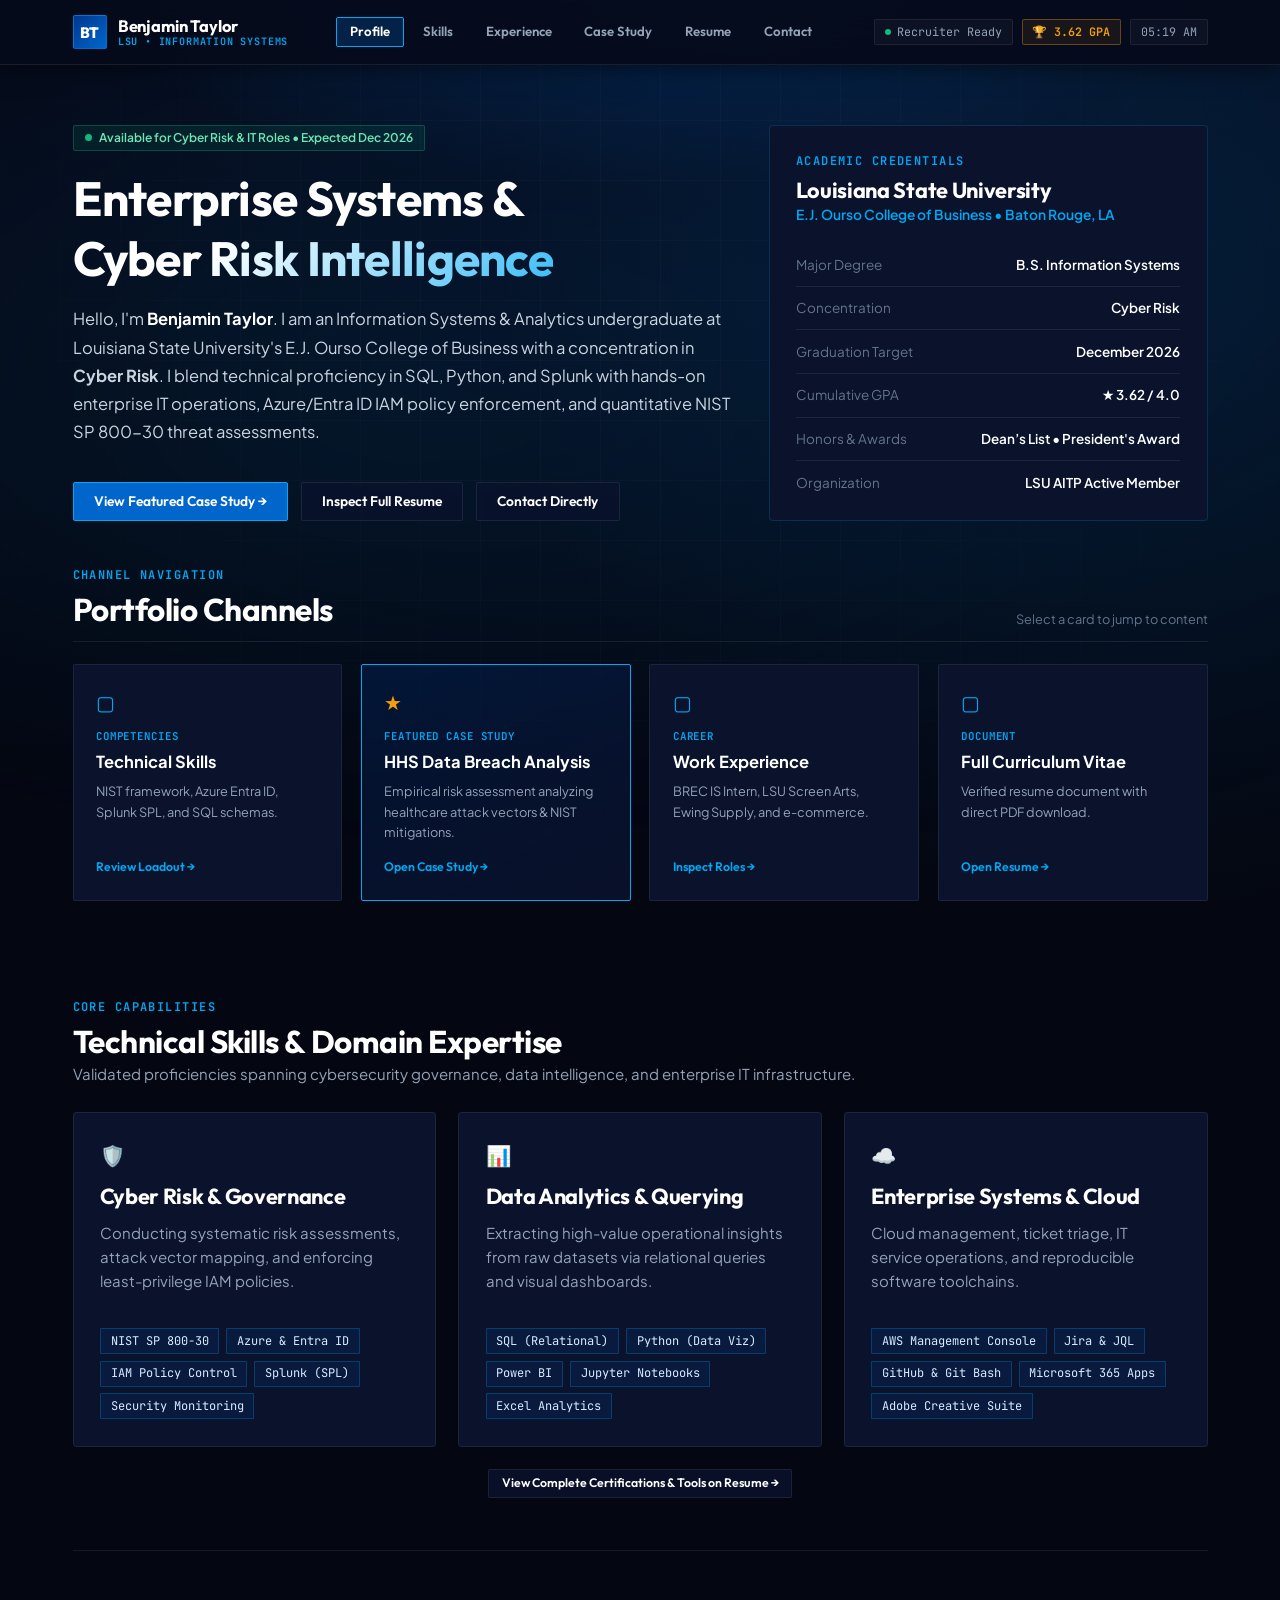
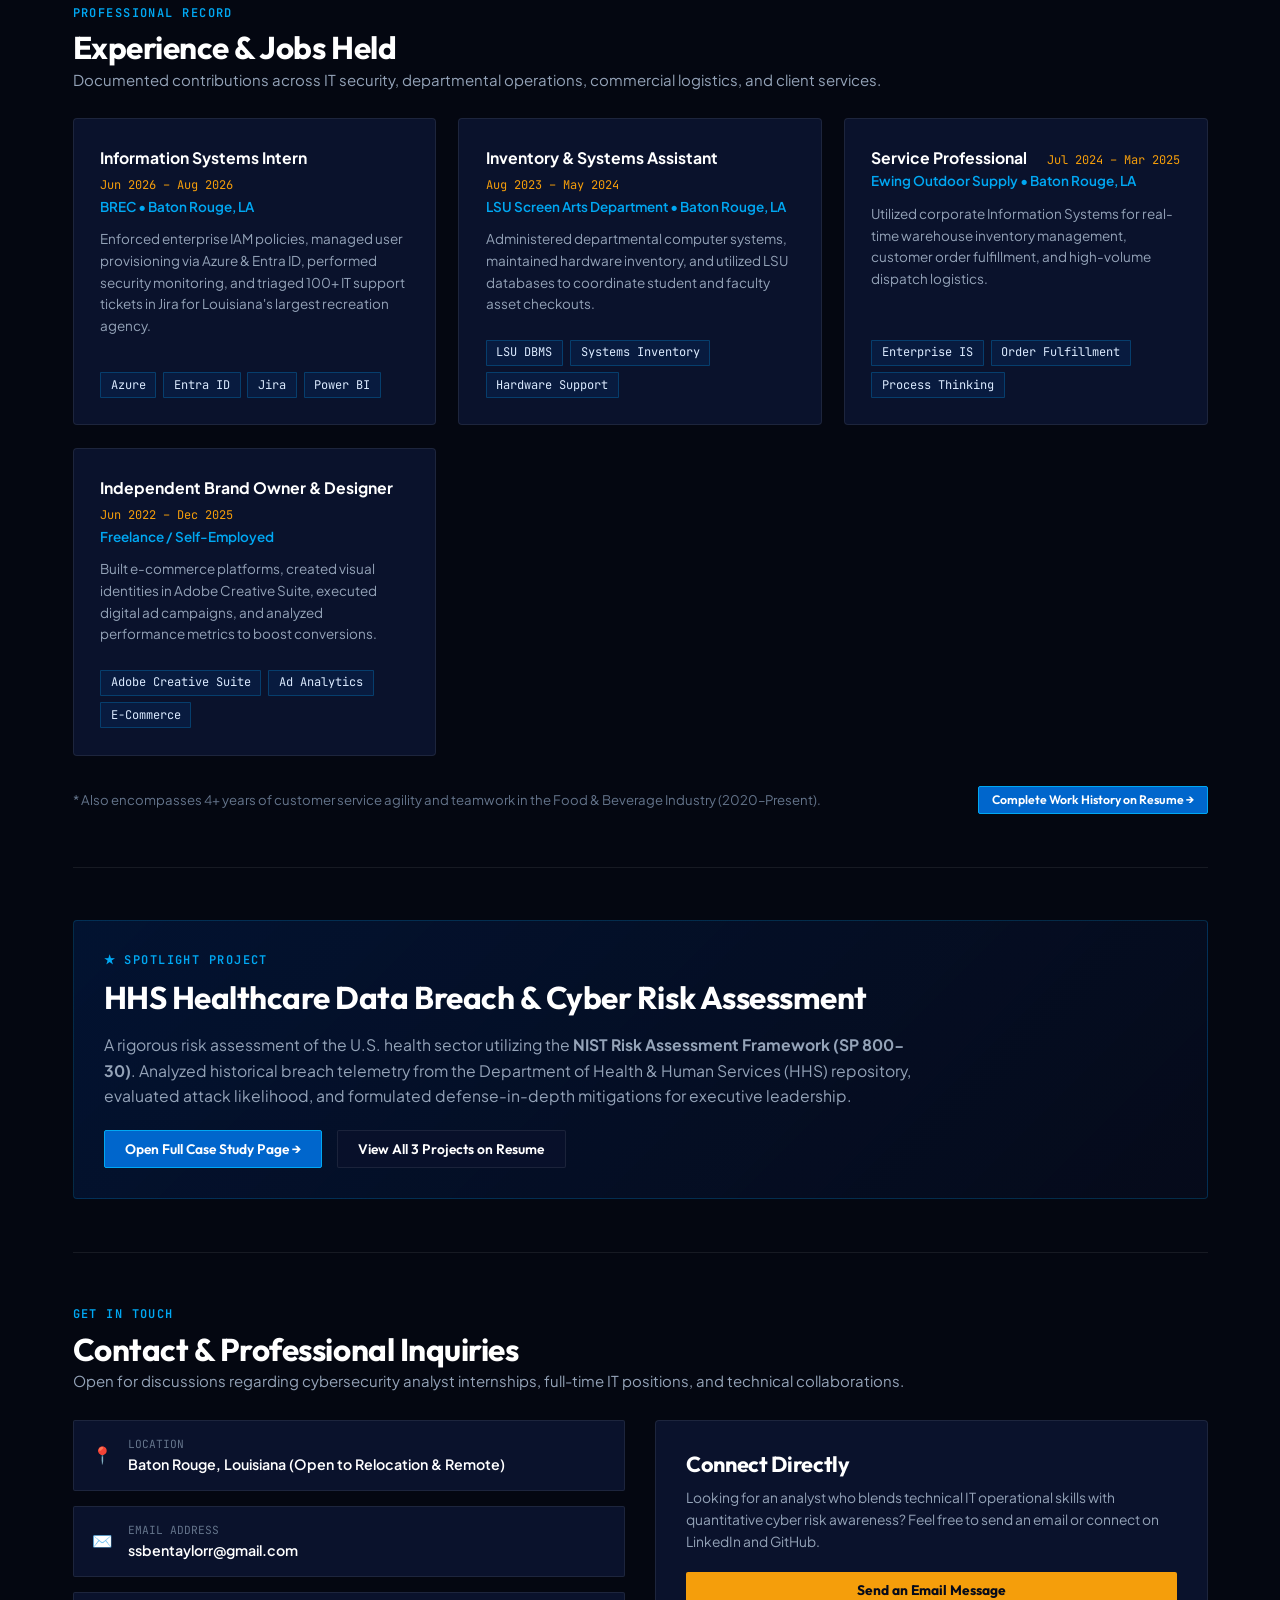
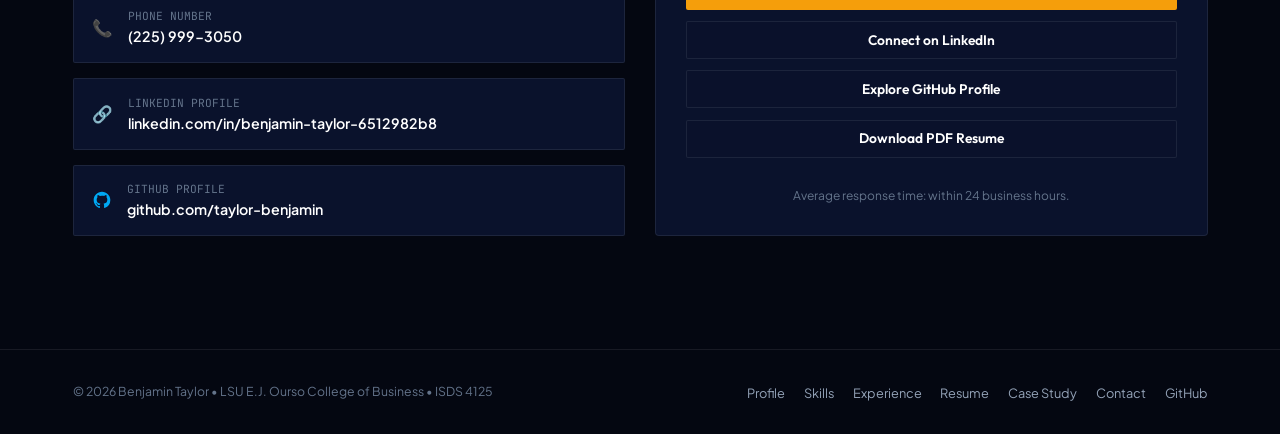
==== commit 6b8a6dff: "Add GitHub profile link and replace print option with downloadable resume PDF" ====
--- a/index.html
+++ b/index.html
@@ -1,12 +1,15 @@
 <!DOCTYPE html>
 <html lang="en">
+
 <head>
   <meta charset="UTF-8">
   <meta name="viewport" content="width=device-width, initial-scale=1.0">
-  <meta name="description" content="Benjamin Taylor - Information Systems & Analytics student with a Cyber Risk Concentration at Louisiana State University. Enterprise systems, security monitoring, SQL, and NIST risk assessments.">
+  <meta name="description"
+    content="Benjamin Taylor - Information Systems & Analytics student with a Cyber Risk Concentration at Louisiana State University. Enterprise systems, security monitoring, SQL, and NIST risk assessments.">
   <title>Benjamin Taylor | Information Systems &amp; Cyber Risk Portfolio</title>
   <link rel="stylesheet" href="styles.css">
 </head>
+
 <body>
 
   <!-- Ambient Technical Background -->
@@ -72,9 +75,12 @@
             </h1>
 
             <p class="hero-description">
-              Hello, I'm <strong style="color: #ffffff;">Benjamin Taylor</strong>. I am an Information Systems &amp; Analytics undergraduate 
-              at Louisiana State University's E.J. Ourso College of Business with a concentration in <strong>Cyber Risk</strong>. 
-              I blend technical proficiency in SQL, Python, and Splunk with hands-on enterprise IT operations, Azure/Entra ID IAM policy enforcement, 
+              Hello, I'm <strong style="color: #ffffff;">Benjamin Taylor</strong>. I am an Information Systems &amp;
+              Analytics undergraduate
+              at Louisiana State University's E.J. Ourso College of Business with a concentration in <strong>Cyber
+                Risk</strong>.
+              I blend technical proficiency in SQL, Python, and Splunk with hands-on enterprise IT operations,
+              Azure/Entra ID IAM policy enforcement,
               and quantitative NIST SP 800-30 threat assessments.
             </p>
 
@@ -143,7 +149,8 @@
               <div class="ps-card-glyph-icon text-cyan">&#x25A2;</div>
               <div class="ps-card-tag">Competencies</div>
               <div class="ps-card-title">Technical Skills</div>
-              <p style="font-size: 0.85rem; color: var(--text-secondary);">NIST framework, Azure Entra ID, Splunk SPL, and SQL schemas.</p>
+              <p style="font-size: 0.85rem; color: var(--text-secondary);">NIST framework, Azure Entra ID, Splunk SPL,
+                and SQL schemas.</p>
             </div>
             <div class="ps-card-action-cue">Review Loadout &rarr;</div>
           </a>
@@ -153,7 +160,8 @@
               <div class="ps-card-glyph-icon text-gold">&#x2605;</div>
               <div class="ps-card-tag text-gold">Featured Case Study</div>
               <div class="ps-card-title">HHS Data Breach Analysis</div>
-              <p style="font-size: 0.85rem; color: var(--text-secondary);">Empirical risk assessment analyzing healthcare attack vectors &amp; NIST mitigations.</p>
+              <p style="font-size: 0.85rem; color: var(--text-secondary);">Empirical risk assessment analyzing
+                healthcare attack vectors &amp; NIST mitigations.</p>
             </div>
             <div class="ps-card-action-cue text-gold">Open Case Study &rarr;</div>
           </a>
@@ -163,7 +171,8 @@
               <div class="ps-card-glyph-icon text-cyan">&#x25A2;</div>
               <div class="ps-card-tag">Career</div>
               <div class="ps-card-title">Work Experience</div>
-              <p style="font-size: 0.85rem; color: var(--text-secondary);">BREC IS Intern, LSU Screen Arts, Ewing Supply, and e-commerce.</p>
+              <p style="font-size: 0.85rem; color: var(--text-secondary);">BREC IS Intern, LSU Screen Arts, Ewing
+                Supply, and e-commerce.</p>
             </div>
             <div class="ps-card-action-cue">Inspect Roles &rarr;</div>
           </a>
@@ -173,7 +182,8 @@
               <div class="ps-card-glyph-icon text-cyan">&#x25A2;</div>
               <div class="ps-card-tag">Document</div>
               <div class="ps-card-title">Full Curriculum Vitae</div>
-              <p style="font-size: 0.85rem; color: var(--text-secondary);">Verified resume document with one-click print &amp; PDF generation.</p>
+              <p style="font-size: 0.85rem; color: var(--text-secondary);">Verified resume document with direct PDF
+                download.</p>
             </div>
             <div class="ps-card-action-cue">Open Resume &rarr;</div>
           </a>
@@ -185,7 +195,8 @@
         <div class="section-header">
           <div class="section-subtitle">Core Capabilities</div>
           <h2>Technical Skills &amp; Domain Expertise</h2>
-          <p>Validated proficiencies spanning cybersecurity governance, data intelligence, and enterprise IT infrastructure.</p>
+          <p>Validated proficiencies spanning cybersecurity governance, data intelligence, and enterprise IT
+            infrastructure.</p>
         </div>
 
         <div class="highlights-grid">
@@ -193,7 +204,8 @@
           <div class="card highlight-card" id="card-cyber-risk">
             <div class="highlight-icon">&#x1F6E1;&#xFE0F;</div>
             <h3>Cyber Risk &amp; Governance</h3>
-            <p>Conducting systematic risk assessments, attack vector mapping, and enforcing least-privilege IAM policies.</p>
+            <p>Conducting systematic risk assessments, attack vector mapping, and enforcing least-privilege IAM
+              policies.</p>
             <div class="skill-chips-wrapper">
               <span class="skill-tag">NIST SP 800-30</span>
               <span class="skill-tag">Azure &amp; Entra ID</span>
@@ -207,7 +219,8 @@
           <div class="card highlight-card" id="card-data-analytics">
             <div class="highlight-icon">&#x1F4CA;</div>
             <h3>Data Analytics &amp; Querying</h3>
-            <p>Extracting high-value operational insights from raw datasets via relational queries and visual dashboards.</p>
+            <p>Extracting high-value operational insights from raw datasets via relational queries and visual
+              dashboards.</p>
             <div class="skill-chips-wrapper">
               <span class="skill-tag">SQL (Relational)</span>
               <span class="skill-tag">Python (Data Viz)</span>
@@ -244,7 +257,8 @@
         <div class="section-header">
           <div class="section-subtitle">Professional Record</div>
           <h2>Experience &amp; Jobs Held</h2>
-          <p>Documented contributions across IT security, departmental operations, commercial logistics, and client services.</p>
+          <p>Documented contributions across IT security, departmental operations, commercial logistics, and client
+            services.</p>
         </div>
 
         <div class="experience-preview-grid">
@@ -257,7 +271,8 @@
               </div>
               <div class="job-company">BREC &bull; Baton Rouge, LA</div>
               <p style="margin-top: 0.75rem; font-size: 0.9rem;">
-                Enforced enterprise IAM policies, managed user provisioning via Azure &amp; Entra ID, performed security monitoring, and triaged 100+ IT support tickets in Jira for Louisiana's largest recreation agency.
+                Enforced enterprise IAM policies, managed user provisioning via Azure &amp; Entra ID, performed security
+                monitoring, and triaged 100+ IT support tickets in Jira for Louisiana's largest recreation agency.
               </p>
             </div>
             <div class="skill-chips-wrapper">
@@ -277,7 +292,8 @@
               </div>
               <div class="job-company">LSU Screen Arts Department &bull; Baton Rouge, LA</div>
               <p style="margin-top: 0.75rem; font-size: 0.9rem;">
-                Administered departmental computer systems, maintained hardware inventory, and utilized LSU databases to coordinate student and faculty asset checkouts.
+                Administered departmental computer systems, maintained hardware inventory, and utilized LSU databases to
+                coordinate student and faculty asset checkouts.
               </p>
             </div>
             <div class="skill-chips-wrapper">
@@ -296,7 +312,8 @@
               </div>
               <div class="job-company">Ewing Outdoor Supply &bull; Baton Rouge, LA</div>
               <p style="margin-top: 0.75rem; font-size: 0.9rem;">
-                Utilized corporate Information Systems for real-time warehouse inventory management, customer order fulfillment, and high-volume dispatch logistics.
+                Utilized corporate Information Systems for real-time warehouse inventory management, customer order
+                fulfillment, and high-volume dispatch logistics.
               </p>
             </div>
             <div class="skill-chips-wrapper">
@@ -315,7 +332,8 @@
               </div>
               <div class="job-company">Freelance / Self-Employed</div>
               <p style="margin-top: 0.75rem; font-size: 0.9rem;">
-                Built e-commerce platforms, created visual identities in Adobe Creative Suite, executed digital ad campaigns, and analyzed performance metrics to boost conversions.
+                Built e-commerce platforms, created visual identities in Adobe Creative Suite, executed digital ad
+                campaigns, and analyzed performance metrics to boost conversions.
               </p>
             </div>
             <div class="skill-chips-wrapper">
@@ -326,9 +344,11 @@
           </div>
         </div>
 
-        <div style="margin-top: 2rem; display: flex; justify-content: space-between; align-items: center; flex-wrap: wrap; gap: 1rem;">
+        <div
+          style="margin-top: 2rem; display: flex; justify-content: space-between; align-items: center; flex-wrap: wrap; gap: 1rem;">
           <p style="font-size: 0.88rem; color: var(--text-muted); margin: 0;">
-            * Also encompasses 4+ years of customer service agility and teamwork in the Food &amp; Beverage Industry (2020&ndash;Present).
+            * Also encompasses 4+ years of customer service agility and teamwork in the Food &amp; Beverage Industry
+            (2020&ndash;Present).
           </p>
           <a href="resume.html" class="btn-ps btn-ps-primary btn-ps-sm" id="btn-exp-to-resume">
             Complete Work History on Resume &rarr;
@@ -338,12 +358,15 @@
 
       <!-- Featured Project Spotlight Preview Banner -->
       <section class="section" id="featured-project-preview">
-        <div class="card" style="border: 1px solid var(--border-card); background: linear-gradient(135deg, rgba(0, 55, 145, 0.25) 0%, rgba(6, 11, 27, 0.95) 100%);">
+        <div class="card"
+          style="border: 1px solid var(--border-card); background: linear-gradient(135deg, rgba(0, 55, 145, 0.25) 0%, rgba(6, 11, 27, 0.95) 100%);">
           <div class="section-subtitle text-gold">&#x2605; Spotlight Project</div>
           <h2 style="margin: 0.5rem 0 1rem;">HHS Healthcare Data Breach &amp; Cyber Risk Assessment</h2>
           <p style="max-width: 820px; font-size: 1.05rem;">
-            A rigorous risk assessment of the U.S. health sector utilizing the <strong>NIST Risk Assessment Framework (SP 800-30)</strong>. 
-            Analyzed historical breach telemetry from the Department of Health &amp; Human Services (HHS) repository, evaluated attack likelihood, 
+            A rigorous risk assessment of the U.S. health sector utilizing the <strong>NIST Risk Assessment Framework
+              (SP 800-30)</strong>.
+            Analyzed historical breach telemetry from the Department of Health &amp; Human Services (HHS) repository,
+            evaluated attack likelihood,
             and formulated defense-in-depth mitigations for executive leadership.
           </p>
           <div style="margin-top: 1.5rem; display: flex; gap: 1rem; flex-wrap: wrap;">
@@ -362,7 +385,8 @@
         <div class="section-header">
           <div class="section-subtitle">Get In Touch</div>
           <h2>Contact &amp; Professional Inquiries</h2>
-          <p>Open for discussions regarding cybersecurity analyst internships, full-time IT positions, and technical collaborations.</p>
+          <p>Open for discussions regarding cybersecurity analyst internships, full-time IT positions, and technical
+            collaborations.</p>
         </div>
 
         <div class="contact-grid">
@@ -392,13 +416,27 @@
               </div>
             </a>
 
-            <a href="https://linkedin.com/in/benjamin-taylor-6512982b8" target="_blank" rel="noopener" class="contact-item">
+            <a href="https://linkedin.com/in/benjamin-taylor-6512982b8" target="_blank" rel="noopener noreferrer"
+              class="contact-item">
               <div class="contact-item-icon">&#x1F517;</div>
               <div>
                 <div class="contact-item-title">LinkedIn Profile</div>
                 <div class="contact-item-value">linkedin.com/in/benjamin-taylor-6512982b8</div>
               </div>
             </a>
+
+            <a href="https://github.com/taylor-benjamin" target="_blank" rel="noopener noreferrer"
+              class="contact-item" id="contact-github">
+              <div class="contact-item-icon">
+                <svg width="20" height="20" viewBox="0 0 24 24" fill="currentColor" aria-hidden="true">
+                  <path fill-rule="evenodd" clip-rule="evenodd" d="M12 2C6.477 2 2 6.484 2 12.017c0 4.425 2.865 8.18 6.839 9.504.5.092.682-.217.682-.483 0-.237-.008-.868-.013-1.703-2.782.605-3.369-1.343-3.369-1.343-.454-1.158-1.11-1.466-1.11-1.466-.908-.62.069-.608.069-.608 1.003.07 1.53 1.032 1.53 1.032.892 1.53 2.341 1.088 2.91.832.092-.647.35-1.088.636-1.338-2.22-.253-4.555-1.113-4.555-4.951 0-1.093.39-1.988 1.029-2.688-.103-.253-.446-1.272.098-2.65 0 0 .84-.27 2.75 1.026A9.564 9.564 0 0112 6.844c.85.004 1.705.115 2.504.337 1.909-1.296 2.747-1.027 2.747-1.027.546 1.379.202 2.398.1 2.651.64.7 1.028 1.595 1.028 2.688 0 3.848-2.339 4.695-4.566 4.943.359.309.678.92.678 1.855 0 1.338-.012 2.419-.012 2.747 0 .268.18.58.688.482A10.019 10.019 0 0022 12.017C22 6.484 17.522 2 12 2z"/>
+                </svg>
+              </div>
+              <div>
+                <div class="contact-item-title">GitHub Profile</div>
+                <div class="contact-item-value">github.com/taylor-benjamin</div>
+              </div>
+            </a>
           </div>
 
           <!-- Message Card / Call to Action -->
@@ -406,18 +444,26 @@
             <div>
               <h3 style="margin-bottom: 0.6rem;">Connect Directly</h3>
               <p style="font-size: 0.92rem; margin-bottom: 1.25rem;">
-                Looking for an analyst who blends technical IT operational skills with quantitative cyber risk awareness? 
-                Feel free to send an email or connect on LinkedIn.
+                Looking for an analyst who blends technical IT operational skills with quantitative cyber risk
+                awareness?
+                Feel free to send an email or connect on LinkedIn and GitHub.
               </p>
               <div style="display: flex; flex-direction: column; gap: 0.75rem;">
-                <a href="mailto:ssbentaylorr@gmail.com?subject=Career%20Opportunity%20-%20Benjamin%20Taylor" class="btn-ps btn-ps-gold" style="width: 100%;">
+                <a href="mailto:ssbentaylorr@gmail.com?subject=Career%20Opportunity%20-%20Benjamin%20Taylor"
+                  class="btn-ps btn-ps-gold" style="width: 100%;">
                   Send an Email Message
                 </a>
-                <a href="https://linkedin.com/in/benjamin-taylor-6512982b8" target="_blank" rel="noopener" class="btn-ps btn-ps-secondary" style="width: 100%;">
+                <a href="https://linkedin.com/in/benjamin-taylor-6512982b8" target="_blank" rel="noopener noreferrer"
+                  class="btn-ps btn-ps-secondary" style="width: 100%;">
                   Connect on LinkedIn
                 </a>
-                <a href="resume.html" class="btn-ps btn-ps-secondary" style="width: 100%;">
-                  Inspect &amp; Print Resume
+                <a href="https://github.com/taylor-benjamin" target="_blank" rel="noopener noreferrer"
+                  class="btn-ps btn-ps-secondary" style="width: 100%;" id="btn-contact-github">
+                  Explore GitHub Profile
+                </a>
+                <a href="resume.pdf" download="Resume - Ben Taylor.pdf" target="_blank" rel="noopener noreferrer"
+                  class="btn-ps btn-ps-secondary" style="width: 100%;" id="btn-download-pdf">
+                  Download PDF Resume
                 </a>
               </div>
             </div>
@@ -444,6 +490,7 @@
         <li><a href="resume.html">Resume</a></li>
         <li><a href="project.html">Case Study</a></li>
         <li><a href="#contact">Contact</a></li>
+        <li><a href="https://github.com/taylor-benjamin" target="_blank" rel="noopener noreferrer">GitHub</a></li>
       </ul>
     </div>
   </footer>
@@ -462,4 +509,5 @@
   </script>
 
 </body>
-</html>
+
+</html>
--- a/styles.css
+++ b/styles.css
@@ -19,7 +19,7 @@
   --ps-navy-surface: #0a122c;
   --ps-navy-card: #0d1738;
   --ps-navy-hover: #12204c;
-  
+
   /* Precision Accents */
   --ps-blue-royal: #003791;
   --ps-blue-electric: #0066cc;
@@ -56,7 +56,9 @@
 }
 
 /* --- Global Reset & Foundation --- */
-*, *::before, *::after {
+*,
+*::before,
+*::after {
   margin: 0;
   padding: 0;
   box-sizing: border-box;
@@ -80,7 +82,7 @@
   position: relative;
   overflow-x: hidden;
   color: var(--text-primary);
-  background: 
+  background:
     radial-gradient(ellipse 70% 40% at 50% -5%, rgba(0, 102, 204, 0.28) 0%, transparent 65%),
     radial-gradient(circle at 90% 30%, rgba(0, 168, 243, 0.1) 0%, transparent 50%),
     linear-gradient(180deg, #060b1b 0%, #040711 100%);
@@ -105,7 +107,7 @@
   height: 120%;
   left: -20%;
   top: -10%;
-  background: 
+  background:
     radial-gradient(ellipse at 35% 45%, rgba(0, 168, 243, 0.08) 0%, transparent 50%),
     radial-gradient(ellipse at 65% 25%, rgba(0, 55, 145, 0.12) 0%, transparent 55%);
   filter: blur(50px);
@@ -115,7 +117,7 @@
 .ps-grid-lines {
   position: absolute;
   inset: 0;
-  background-image: 
+  background-image:
     linear-gradient(to right, rgba(255, 255, 255, 0.02) 1px, transparent 1px),
     linear-gradient(to bottom, rgba(255, 255, 255, 0.02) 1px, transparent 1px);
   background-size: 60px 60px;
@@ -124,7 +126,12 @@
 }
 
 /* --- Typography --- */
-h1, h2, h3, h4, h5, h6 {
+h1,
+h2,
+h3,
+h4,
+h5,
+h6 {
   font-family: var(--font-heading);
   font-weight: 700;
   color: var(--text-primary);
@@ -132,17 +139,30 @@
   letter-spacing: -0.015em;
 }
 
-h1 { font-size: clamp(2.1rem, 4vw, 3.2rem); }
-h2 { font-size: clamp(1.6rem, 2.5vw, 2.1rem); }
-h3 { font-size: clamp(1.2rem, 1.8vw, 1.45rem); }
-h4 { font-size: 1.05rem; }
+h1 {
+  font-size: clamp(2.1rem, 4vw, 3.2rem);
+}
+
+h2 {
+  font-size: clamp(1.6rem, 2.5vw, 2.1rem);
+}
+
+h3 {
+  font-size: clamp(1.2rem, 1.8vw, 1.45rem);
+}
+
+h4 {
+  font-size: 1.05rem;
+}
 
 p {
   color: var(--text-secondary);
   margin-bottom: 0.9rem;
 }
 
-p:last-child { margin-bottom: 0; }
+p:last-child {
+  margin-bottom: 0;
+}
 
 a {
   color: inherit;
@@ -163,12 +183,18 @@
 .text-gradient {
   background: linear-gradient(135deg, #ffffff 30%, #38bdf8 100%);
   -webkit-background-clip: text;
+  background-clip: text;
   -webkit-text-fill-color: transparent;
   display: inline-block;
 }
 
-.text-cyan { color: var(--ps-cyan-bright); }
-.text-gold { color: var(--ps-gold); }
+.text-cyan {
+  color: var(--ps-cyan-bright);
+}
+
+.text-gold {
+  color: var(--ps-gold);
+}
 
 /* --- Precision Header & System Bar --- */
 .ps-system-bar {
@@ -733,6 +759,10 @@
 .contact-item-icon {
   font-size: 1.1rem;
   color: var(--ps-cyan-bright);
+  display: flex;
+  align-items: center;
+  justify-content: center;
+  flex-shrink: 0;
 }
 
 .contact-item-title {
@@ -799,7 +829,9 @@
   margin-bottom: 2.25rem;
 }
 
-.timeline-item:last-child { margin-bottom: 0; }
+.timeline-item:last-child {
+  margin-bottom: 0;
+}
 
 .timeline-dot {
   position: absolute;
@@ -992,6 +1024,7 @@
   .ps-system-bar .container {
     flex-wrap: wrap;
   }
+
   .ps-nav-items {
     order: 3;
     width: 100%;
@@ -999,19 +1032,24 @@
     padding-top: 0.4rem;
     border-top: 1px solid rgba(255, 255, 255, 0.05);
   }
+
   .hero-layout {
     grid-template-columns: 1fr;
     gap: 2rem;
   }
+
   .highlights-grid {
     grid-template-columns: 1fr;
   }
+
   .ps-carousel-strip {
     grid-template-columns: repeat(2, 1fr);
   }
+
   .project-layout-grid {
     grid-template-columns: 1fr;
   }
+
   .contact-grid {
     grid-template-columns: 1fr;
   }
@@ -1021,16 +1059,20 @@
   .ps-system-widgets {
     display: none;
   }
+
   .ps-carousel-strip {
     grid-template-columns: 1fr;
   }
+
   .resume-header-card {
     flex-direction: column;
     align-items: flex-start;
   }
+
   .metrics-grid {
     grid-template-columns: 1fr;
   }
+
   .footer-content {
     flex-direction: column;
     text-align: center;
@@ -1045,7 +1087,11 @@
     color: #000000 !important;
   }
 
-  .ps-system-bar, .site-footer, .btn-ps, .no-print, .ps-ambient-bg {
+  .ps-system-bar,
+  .site-footer,
+  .btn-ps,
+  .no-print,
+  .ps-ambient-bg {
     display: none !important;
   }
 
@@ -1053,18 +1099,26 @@
     padding: 0 !important;
   }
 
-  .card, .resume-header-card {
+  .card,
+  .resume-header-card {
     background: transparent !important;
     border: none !important;
     box-shadow: none !important;
     padding: 0 !important;
   }
 
-  h1, h2, h3, h4 {
+  h1,
+  h2,
+  h3,
+  h4 {
     color: #000000 !important;
   }
 
-  p, li, .timeline-company, .timeline-date, .resume-contact-item {
+  p,
+  li,
+  .timeline-company,
+  .timeline-date,
+  .resume-contact-item {
     color: #222222 !important;
   }
 
@@ -1080,7 +1134,8 @@
     background: #000000 !important;
   }
 
-  .skill-tag, .skill-tag-gold {
+  .skill-tag,
+  .skill-tag-gold {
     background: #f0f0f0 !important;
     color: #000000 !important;
     border: 1px solid #cccccc !important;
